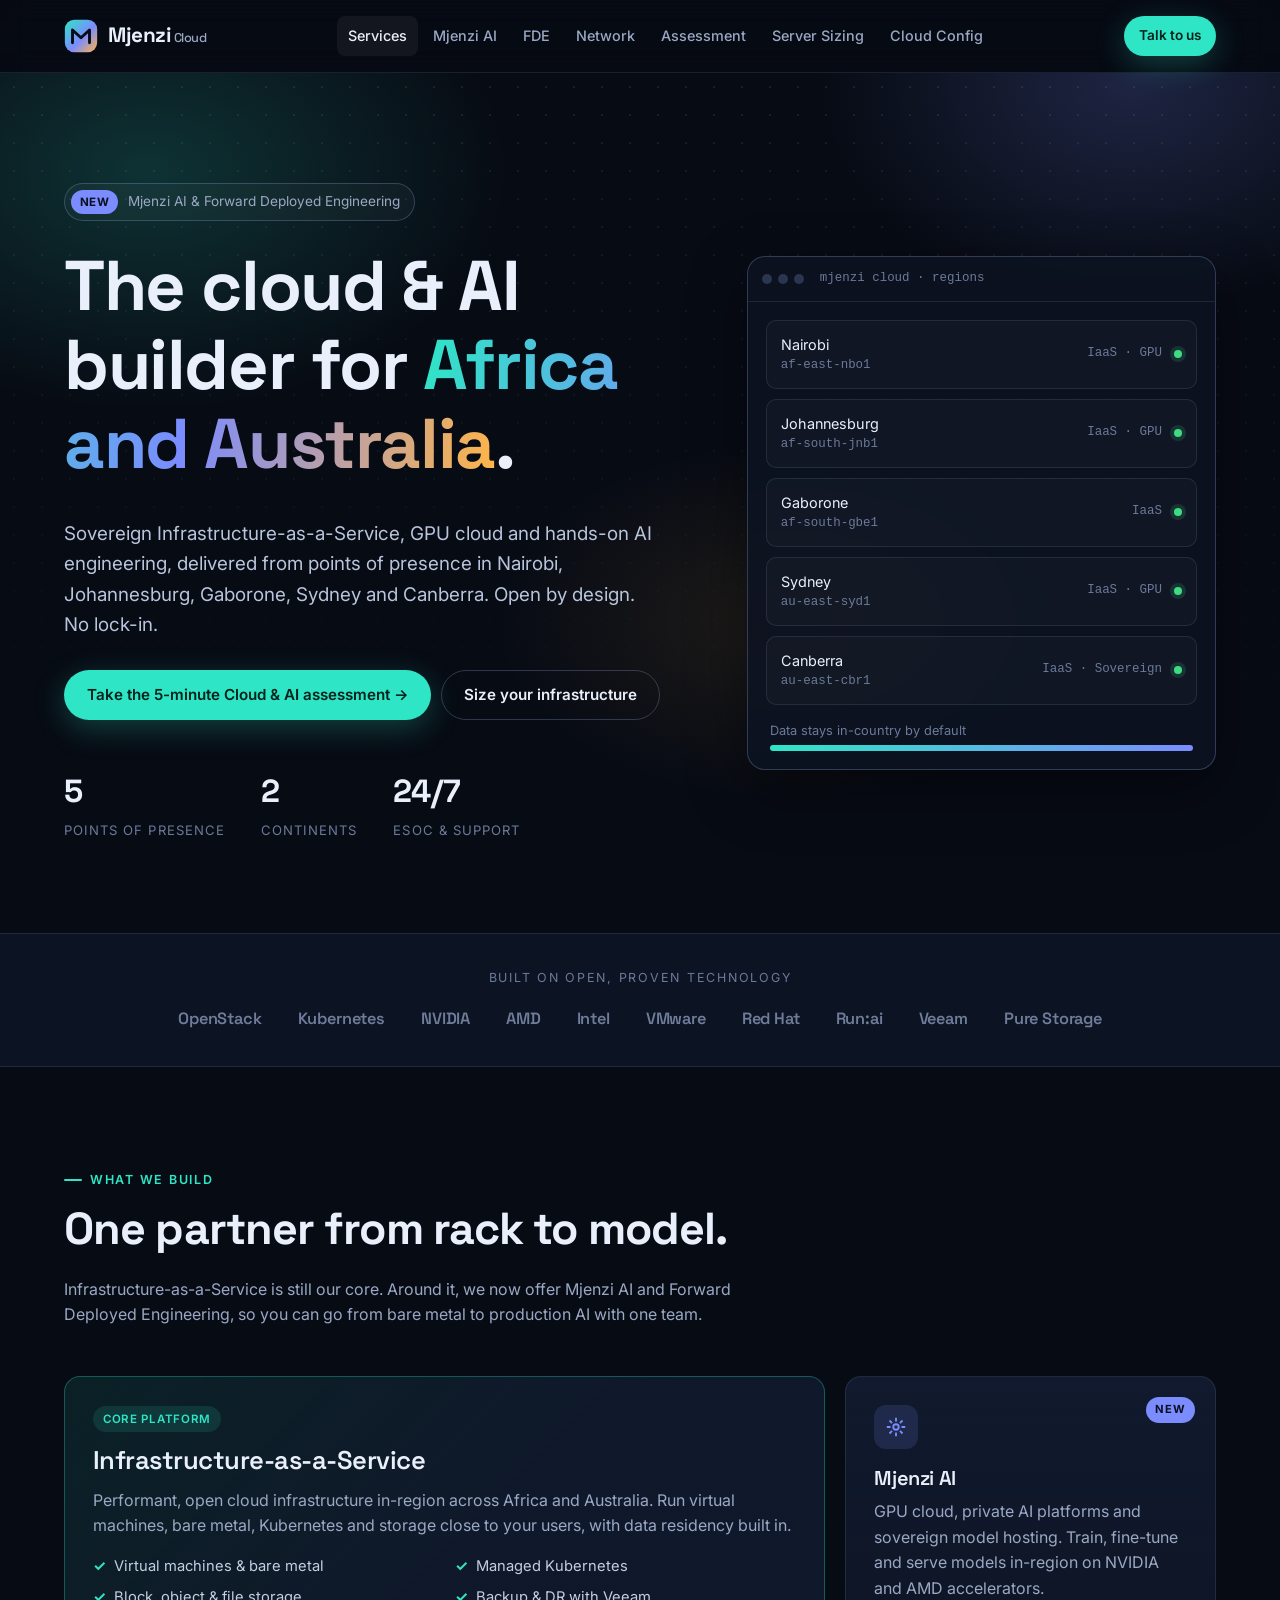
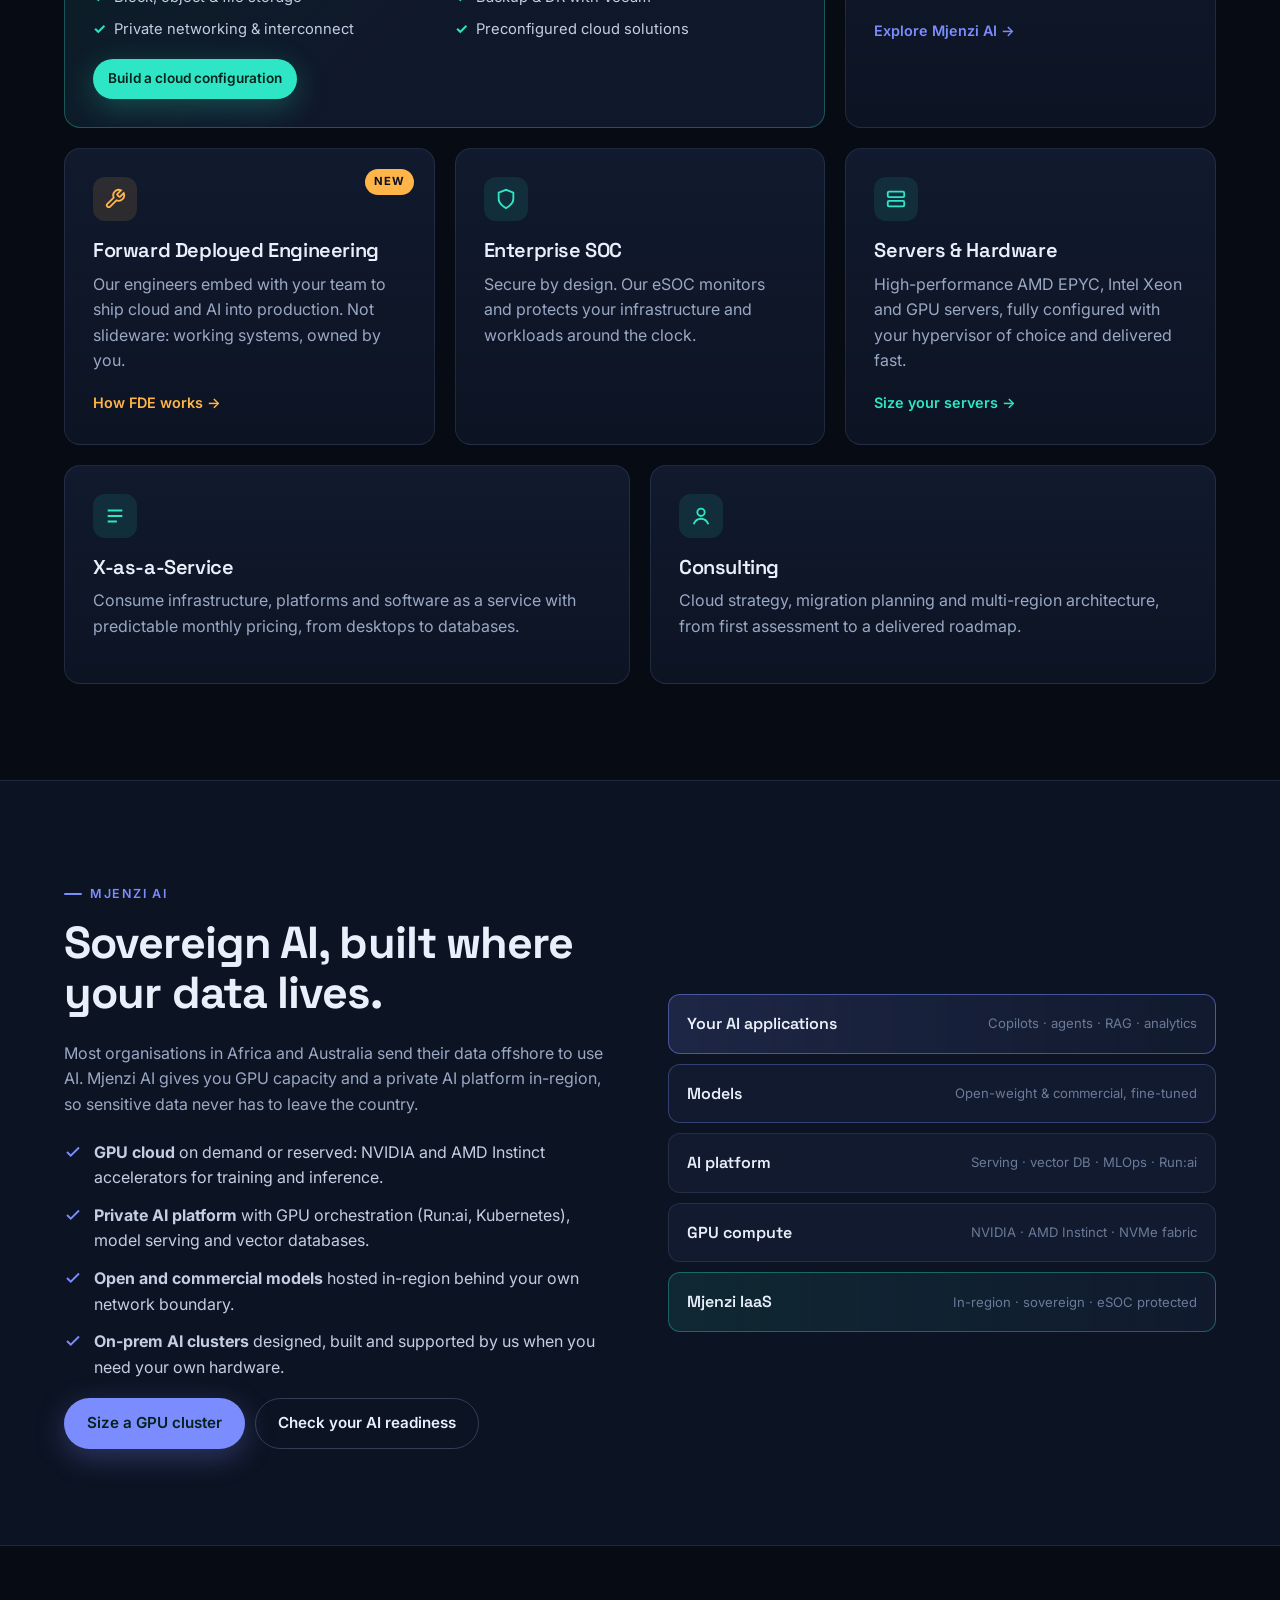
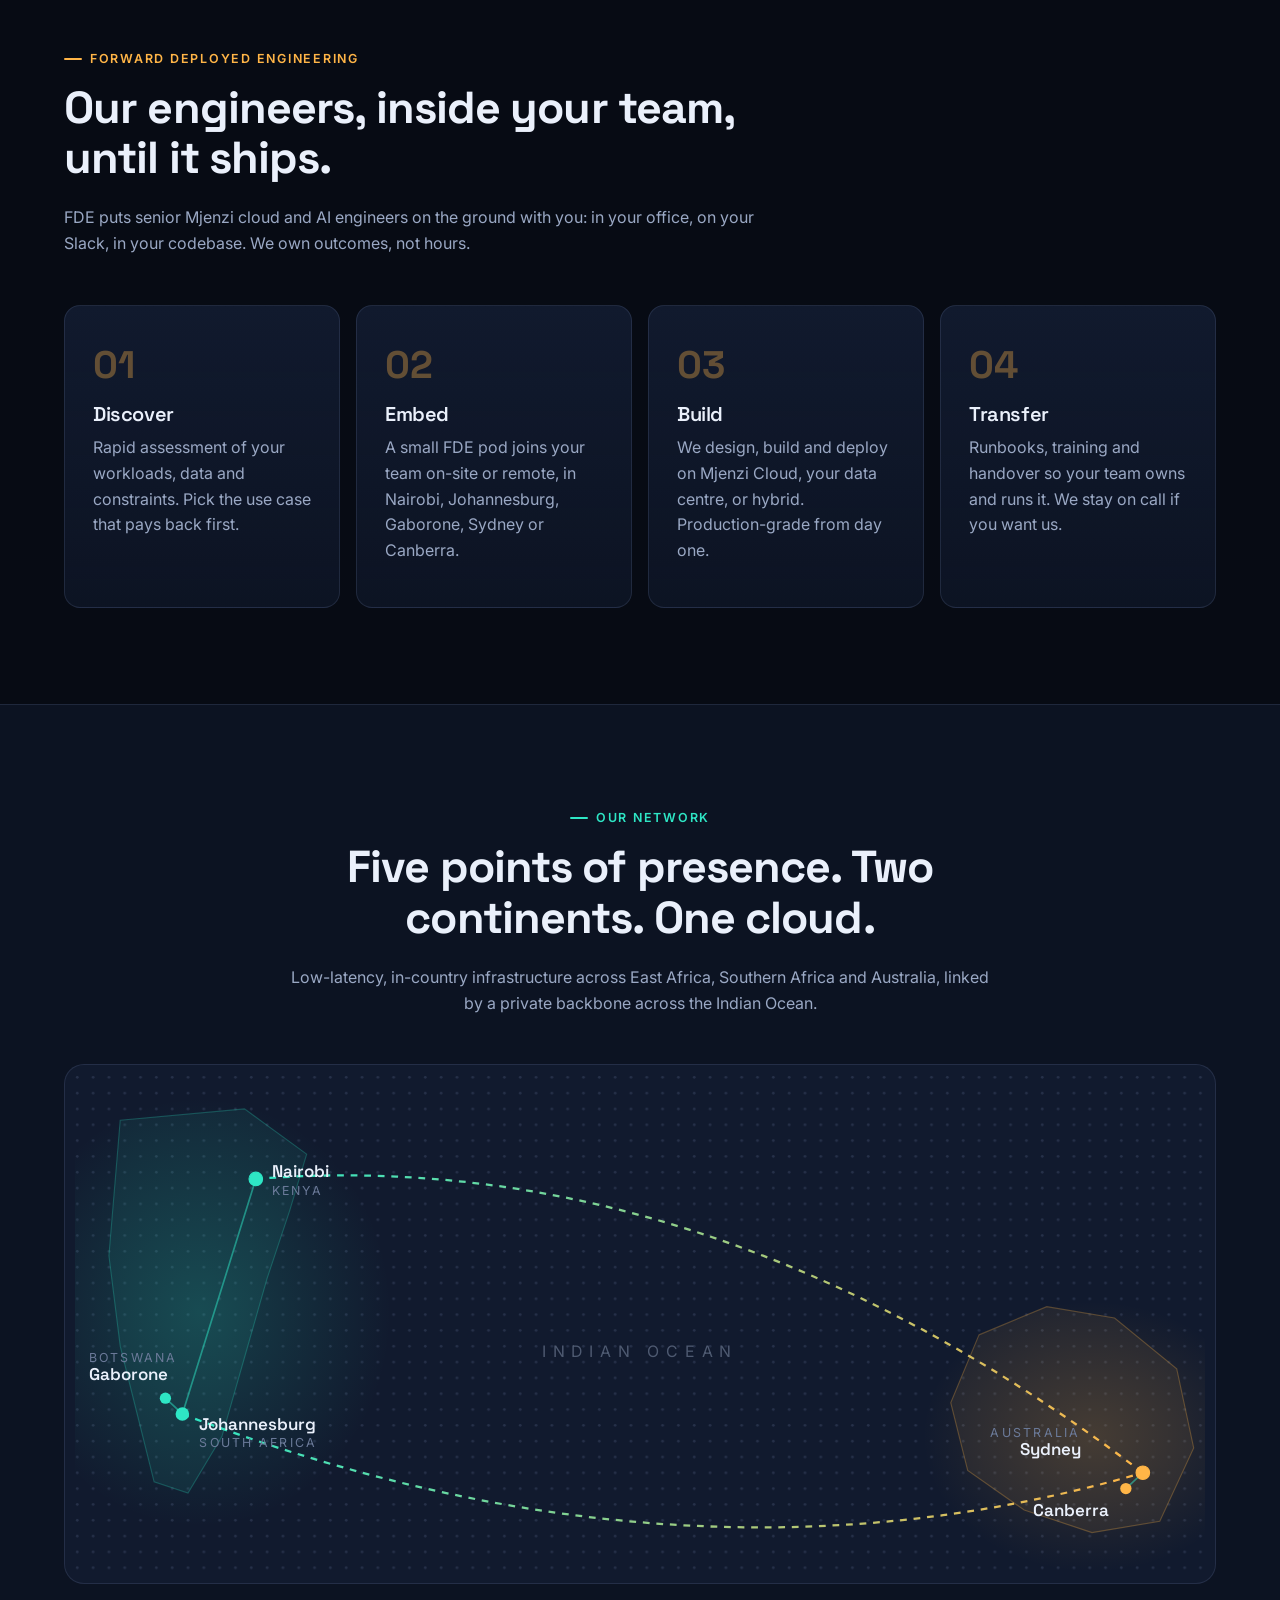
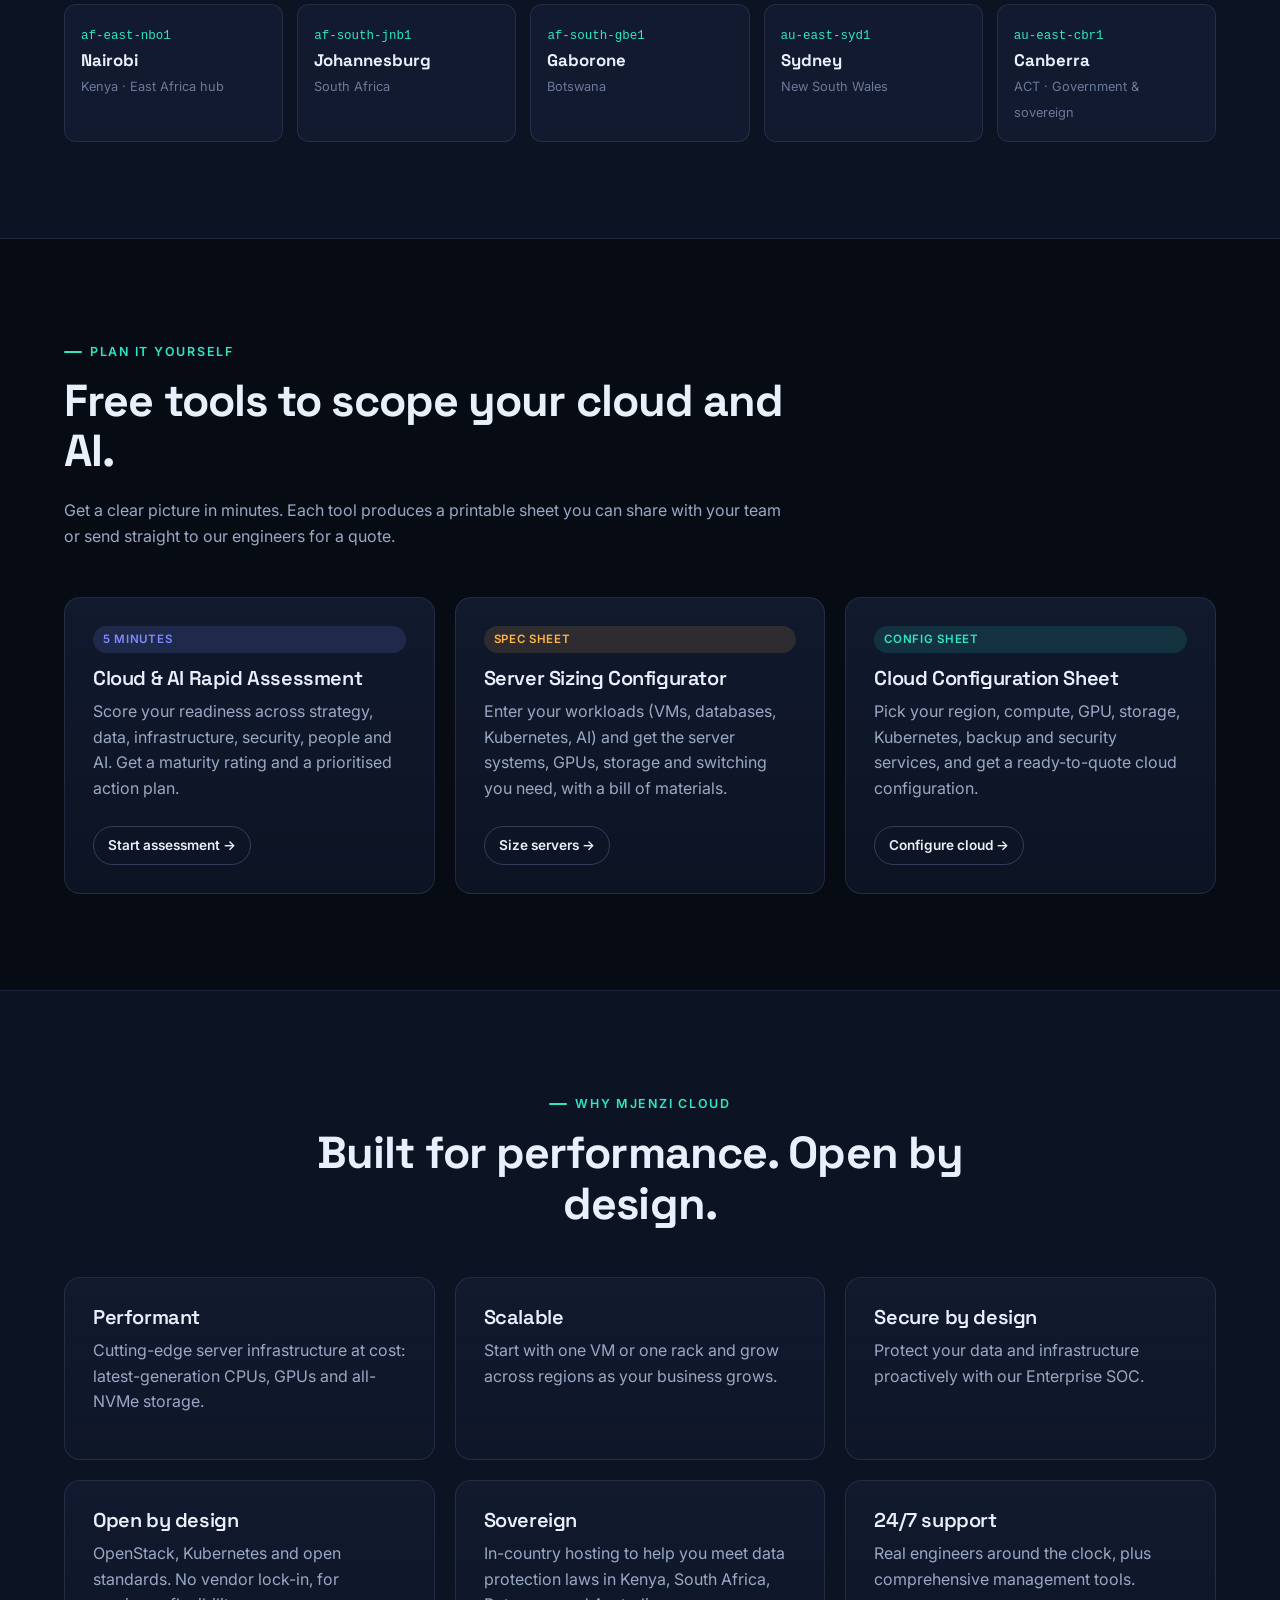
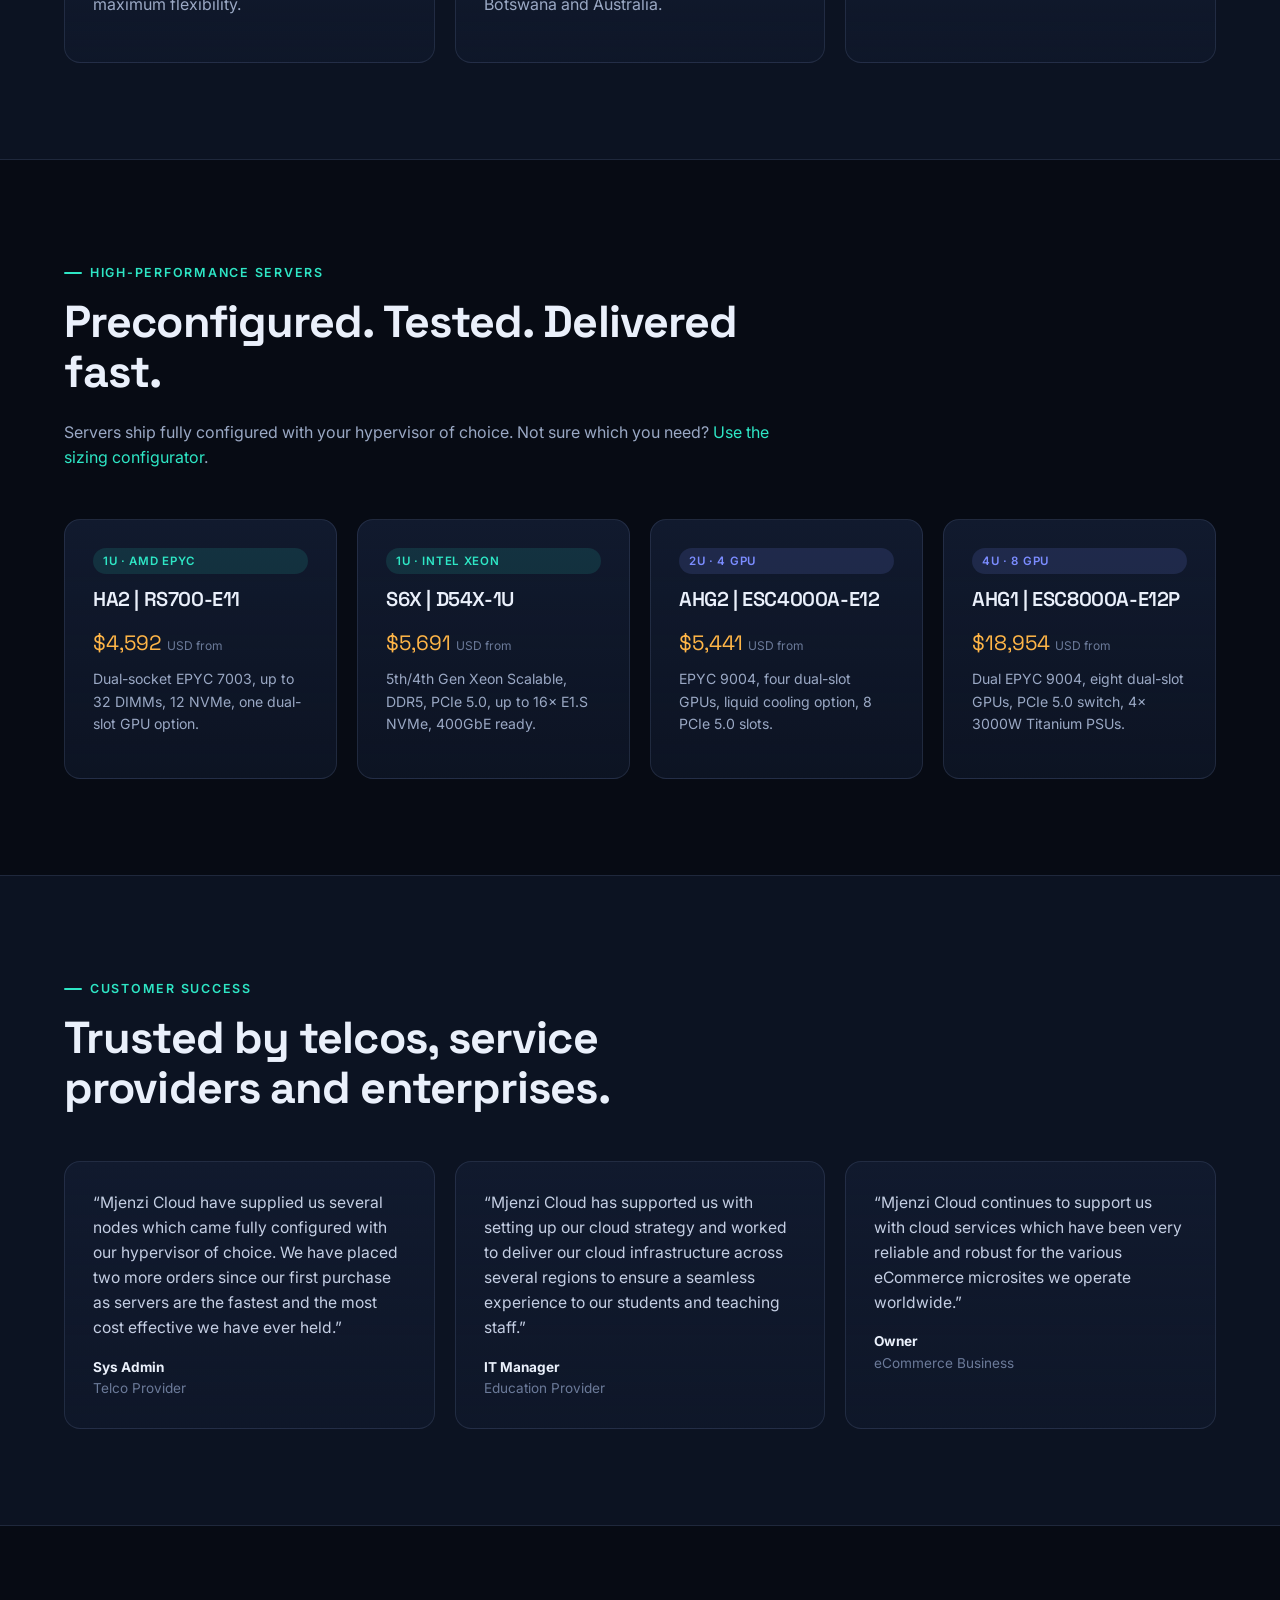
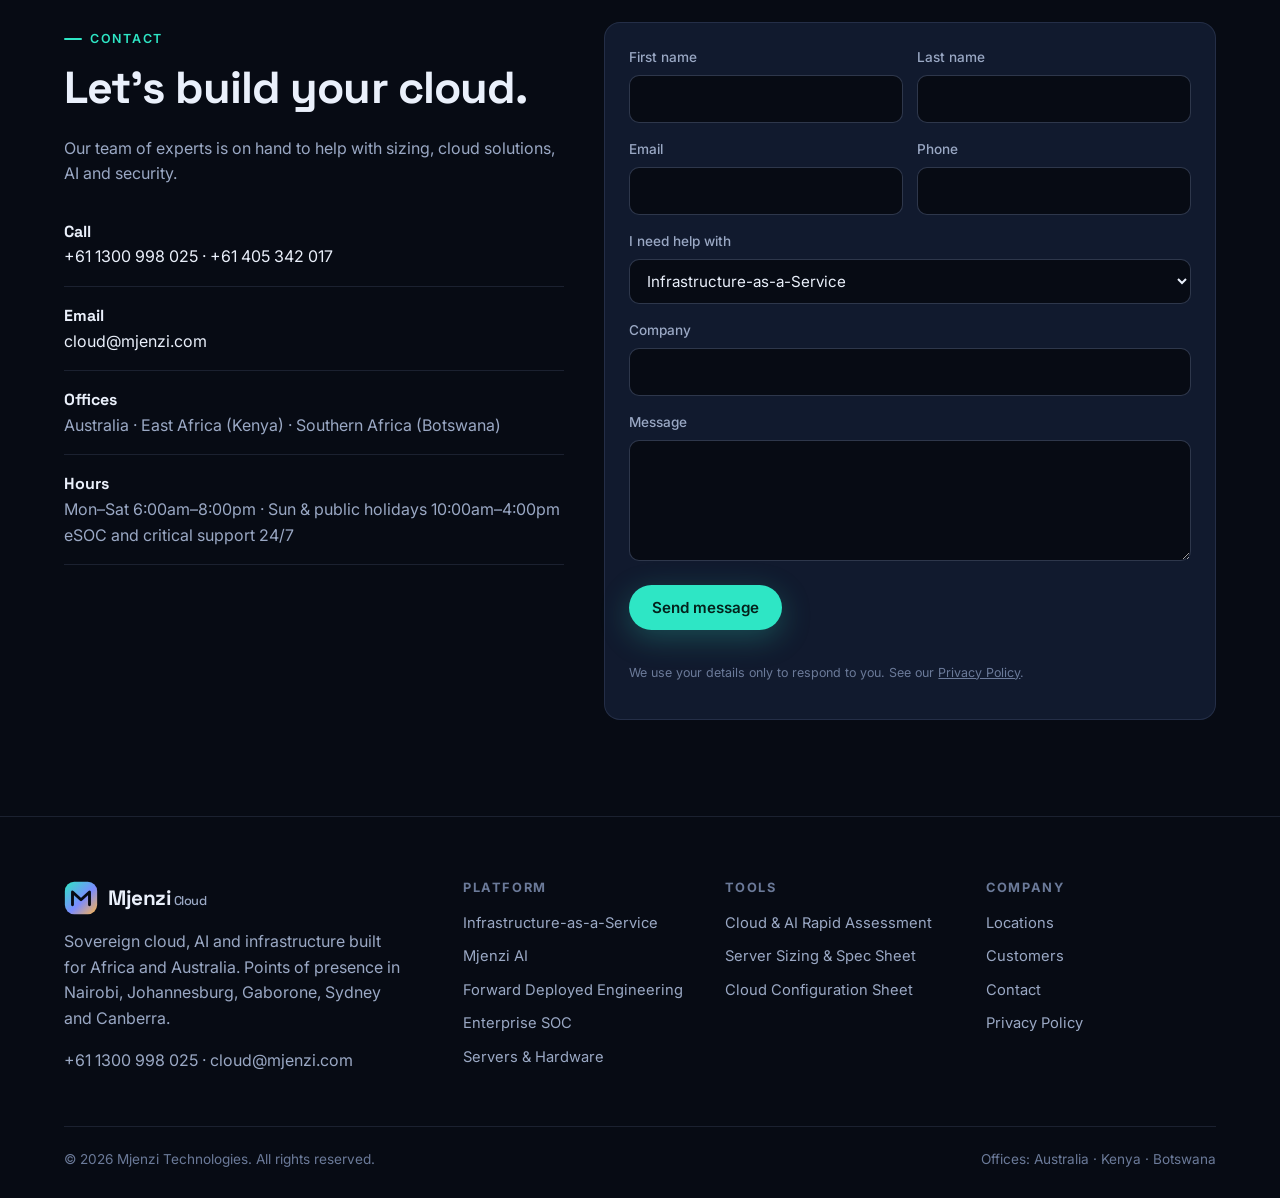
==== index.html @ ebdd634c "Mjenzi Cloud website with assessment, sizing and cloud config tools - Home page: IaaS core, new Mjen" ====
<!doctype html>
<html lang="en">
<head>
  <meta charset="utf-8">
  <meta name="viewport" content="width=device-width, initial-scale=1">
  <title>Mjenzi Cloud — Cloud &amp; AI for Africa and Australia</title>
  <meta name="description" content="Mjenzi Cloud builds sovereign Infrastructure-as-a-Service, GPU cloud and AI for Africa and Australia, with points of presence in Nairobi, Johannesburg, Gaborone, Sydney and Canberra.">
  <link rel="icon" href="assets/favicon.svg" type="image/svg+xml">
  <link rel="canonical" href="https://mjenzi.cloud/">
  <meta name="theme-color" content="#070b14">
  <meta property="og:type" content="website">
  <meta property="og:site_name" content="Mjenzi Cloud">
  <meta property="og:title" content="Mjenzi Cloud — Cloud &amp; AI for Africa and Australia">
  <meta property="og:description" content="Mjenzi Cloud: sovereign cloud, GPU and AI infrastructure across Africa and Australia.">
  <meta property="og:url" content="https://mjenzi.cloud/">
  <meta name="twitter:card" content="summary">
  <link rel="preconnect" href="https://fonts.googleapis.com">
  <link rel="preconnect" href="https://fonts.gstatic.com" crossorigin>
  <link href="https://fonts.googleapis.com/css2?family=Inter:wght@400;500;600;700&family=Space+Grotesk:wght@500;600;700&display=swap" rel="stylesheet">
  <link rel="stylesheet" href="assets/styles.css">
  <style>
    .hero { padding: 110px 0 90px; overflow: hidden; }
    .hero::before { content: ""; position: absolute; inset: -20% -10% auto; height: 900px; background:
      radial-gradient(600px 400px at 18% 30%, rgba(46,230,197,.18), transparent 60%),
      radial-gradient(520px 380px at 82% 20%, rgba(123,140,255,.20), transparent 60%),
      radial-gradient(500px 300px at 60% 80%, rgba(255,181,71,.10), transparent 60%); pointer-events: none; }
    .hero::after { content: ""; position: absolute; inset: 0; background-image: radial-gradient(rgba(148,170,220,.12) 1px, transparent 1px); background-size: 28px 28px; mask-image: linear-gradient(180deg, #000 0%, transparent 85%); -webkit-mask-image: linear-gradient(180deg, #000 0%, transparent 85%); pointer-events: none; }
    .hero .wrap { position: relative; z-index: 1; }
    .hero-grid { display: grid; grid-template-columns: 1.15fr .85fr; gap: 48px; align-items: center; }
    @media (max-width: 980px) { .hero-grid { grid-template-columns: 1fr; } }
    .hero p.lead { font-size: 1.18rem; max-width: 600px; color: #b9c5dd; }
    .hero .actions { margin-top: 30px; }
    .pill { display: inline-flex; align-items: center; gap: 10px; padding: 6px 14px 6px 6px; border: 1px solid var(--line-strong); border-radius: 999px; font-size: .85rem; color: var(--muted); margin-bottom: 26px; background: rgba(255,255,255,.03); }
    .pill b { background: var(--accent-3); color: #0b1020; font-size: .72rem; padding: 3px 9px; border-radius: 999px; letter-spacing: .04em; }
    .hero-stats { display: flex; gap: 36px; margin-top: 46px; flex-wrap: wrap; }
    .hero-stats div b { display: block; font-family: var(--display); font-size: 2rem; color: var(--text); }
    .hero-stats div span { font-size: .82rem; color: var(--faint); text-transform: uppercase; letter-spacing: .08em; }

    .console { background: rgba(12,19,34,.85); border: 1px solid var(--line-strong); border-radius: 18px; box-shadow: var(--shadow); overflow: hidden; }
    .console-top { display: flex; gap: 6px; padding: 12px 14px; border-bottom: 1px solid var(--line); align-items: center; }
    .console-top i { width: 10px; height: 10px; border-radius: 50%; background: #2a3550; }
    .console-top span { margin-left: 10px; font-size: .78rem; color: var(--faint); font-family: ui-monospace, Menlo, monospace; }
    .console-body { padding: 18px; display: grid; gap: 10px; }
    .region-row { display: grid; grid-template-columns: 1fr auto auto; align-items: center; gap: 12px; padding: 12px 14px; border-radius: 10px; background: rgba(255,255,255,.025); border: 1px solid var(--line); font-size: .9rem; }
    .region-row .code { font-family: ui-monospace, Menlo, monospace; font-size: .78rem; color: var(--faint); }
    .dot { width: 8px; height: 8px; border-radius: 50%; background: var(--ok); box-shadow: 0 0 0 4px rgba(61,220,132,.15); }
    .bar { height: 6px; border-radius: 6px; background: rgba(255,255,255,.06); overflow: hidden; margin-top: 4px; }
    .bar > i { display: block; height: 100%; background: linear-gradient(90deg, var(--accent), var(--accent-3)); }

    .partners { padding: 34px 0; border-top: 1px solid var(--line); border-bottom: 1px solid var(--line); background: var(--bg-2); }
    .partners .row { display: flex; flex-wrap: wrap; gap: 14px 36px; justify-content: center; align-items: center; }
    .partners span { font-family: var(--display); font-weight: 600; color: #6f7d9b; font-size: 1.02rem; letter-spacing: -.01em; }
    .partners p { text-align: center; font-size: .78rem; text-transform: uppercase; letter-spacing: .14em; color: var(--faint); margin-bottom: 18px; }

    .svc-lead { grid-column: span 2; background: linear-gradient(135deg, rgba(46,230,197,.10), rgba(17,26,46,.9) 55%); border-color: rgba(46,230,197,.3); }
    @media (max-width: 640px) { .svc-lead { grid-column: auto; } }
    .svc-lead .feat { display: grid; grid-template-columns: repeat(2, 1fr); gap: 8px 20px; margin-top: 16px; }
    @media (max-width: 640px) { .svc-lead .feat { grid-template-columns: 1fr; } }
    .feat div { font-size: .92rem; color: #c4cee3; display: flex; gap: 8px; }
    .feat div::before { content: "✓"; color: var(--accent); font-weight: 700; }
    .new-badge { position: absolute; top: 20px; right: 20px; font-size: .7rem; font-weight: 700; letter-spacing: .08em; padding: 4px 9px; border-radius: 999px; background: var(--accent-3); color: #0b1020; }

    .split { display: grid; grid-template-columns: 1fr 1fr; gap: 56px; align-items: center; }
    @media (max-width: 900px) { .split { grid-template-columns: 1fr; gap: 36px; } }
    .ai-stack { display: grid; gap: 10px; }
    .layer { padding: 16px 18px; border-radius: 12px; border: 1px solid var(--line); background: var(--surface); display: flex; justify-content: space-between; align-items: center; gap: 12px; }
    .layer b { font-family: var(--display); font-weight: 600; }
    .layer span { font-size: .82rem; color: var(--faint); text-align: right; }
    .layer:nth-child(1) { border-color: rgba(123,140,255,.5); background: linear-gradient(90deg, rgba(123,140,255,.16), var(--surface)); }
    .layer:nth-child(2) { border-color: rgba(123,140,255,.32); }
    .layer:nth-child(5) { border-color: rgba(46,230,197,.35); background: linear-gradient(90deg, rgba(46,230,197,.10), var(--surface)); }
    .checks { list-style: none; padding: 0; margin: 22px 0 0; display: grid; gap: 12px; }
    .checks li { display: flex; gap: 12px; color: #c4cee3; }
    .checks li svg { flex-shrink: 0; margin-top: 3px; color: var(--accent-3); }

    .fde-steps { display: grid; grid-template-columns: repeat(4, 1fr); gap: 16px; counter-reset: s; }
    @media (max-width: 900px) { .fde-steps { grid-template-columns: repeat(2, 1fr); } }
    @media (max-width: 520px) { .fde-steps { grid-template-columns: 1fr; } }
    .fde-steps .card::before { counter-increment: s; content: "0" counter(s); font-family: var(--display); font-size: 2.4rem; font-weight: 700; color: rgba(255,181,71,.35); display: block; margin-bottom: 8px; }

    .map-wrap { background: var(--surface); border: 1px solid var(--line); border-radius: 20px; padding: 10px; overflow: hidden; }
    .map-wrap svg { width: 100%; height: auto; }
    .pop-list { display: grid; grid-template-columns: repeat(5, 1fr); gap: 14px; margin-top: 20px; }
    @media (max-width: 900px) { .pop-list { grid-template-columns: repeat(2, 1fr); } }
    @media (max-width: 480px) { .pop-list { grid-template-columns: 1fr; } }
    .pop { padding: 16px; border-radius: 12px; background: var(--surface); border: 1px solid var(--line); }
    .pop b { font-family: var(--display); display: block; font-size: 1.05rem; }
    .pop span { font-size: .8rem; color: var(--faint); }
    .pop .code { font-family: ui-monospace, Menlo, monospace; color: var(--accent); font-size: .78rem; }
    @keyframes dash { to { stroke-dashoffset: -40; } }
    .arc { stroke-dasharray: 6 6; animation: dash 2.2s linear infinite; }
    @keyframes pulse { 0% { r: 6; opacity: .7 } 100% { r: 22; opacity: 0 } }
    .pulse { animation: pulse 2.4s ease-out infinite; }
    @media (prefers-reduced-motion: reduce) { .arc, .pulse { animation: none; } }

    .tool-card { display: flex; flex-direction: column; }
    .tool-card p { flex: 1; }
    .tool-card .btn { align-self: flex-start; margin-top: 8px; }

    .quote { font-size: .98rem; color: #c4cee3; }
    .quote footer { margin-top: 16px; font-size: .85rem; color: var(--faint); }
    .quote footer b { color: var(--text); display: block; }

    .server { display: flex; flex-direction: column; }
    .server .price { font-family: var(--display); font-size: 1.3rem; color: var(--accent-2); margin: 6px 0 8px; }
    .server .price small { font-size: .75rem; color: var(--faint); font-family: var(--font); }
    .server p { font-size: .88rem; flex: 1; }

    .contact-grid { display: grid; grid-template-columns: .9fr 1.1fr; gap: 40px; }
    @media (max-width: 900px) { .contact-grid { grid-template-columns: 1fr; } }
    .contact-info div { padding: 16px 0; border-bottom: 1px solid var(--line); }
    .contact-info b { display: block; font-family: var(--display); }
  </style>
</head>
<body data-page="home">

<!-- HERO -->
<section class="hero">
  <div class="wrap hero-grid">
    <div>
      <a class="pill" href="#ai"><b>NEW</b> Mjenzi AI &amp; Forward Deployed Engineering</a>
      <h1>The cloud &amp; AI builder for <span class="grad">Africa and Australia</span>.</h1>
      <p class="lead">Sovereign Infrastructure-as-a-Service, GPU cloud and hands-on AI engineering, delivered from points of presence in Nairobi, Johannesburg, Gaborone, Sydney and Canberra. Open by design. No lock-in.</p>
      <div class="actions">
        <a class="btn btn-primary" href="assessment.html">Take the 5-minute Cloud &amp; AI assessment →</a>
        <a class="btn btn-ghost" href="sizing.html">Size your infrastructure</a>
      </div>
      <div class="hero-stats">
        <div><b>5</b><span>Points of presence</span></div>
        <div><b>2</b><span>Continents</span></div>
        <div><b>24/7</b><span>eSOC &amp; support</span></div>
      </div>
    </div>
    <div class="console" aria-label="Mjenzi Cloud regions status illustration">
      <div class="console-top"><i></i><i></i><i></i><span>mjenzi cloud · regions</span></div>
      <div class="console-body">
        <div class="region-row"><div>Nairobi <div class="code">af-east-nbo1</div></div><span class="code">IaaS · GPU</span><span class="dot"></span></div>
        <div class="region-row"><div>Johannesburg <div class="code">af-south-jnb1</div></div><span class="code">IaaS · GPU</span><span class="dot"></span></div>
        <div class="region-row"><div>Gaborone <div class="code">af-south-gbe1</div></div><span class="code">IaaS</span><span class="dot"></span></div>
        <div class="region-row"><div>Sydney <div class="code">au-east-syd1</div></div><span class="code">IaaS · GPU</span><span class="dot"></span></div>
        <div class="region-row"><div>Canberra <div class="code">au-east-cbr1</div></div><span class="code">IaaS · Sovereign</span><span class="dot"></span></div>
        <div style="padding:6px 4px 0;font-size:.8rem;color:var(--faint)">Data stays in-country by default
          <div class="bar"><i style="width:100%"></i></div>
        </div>
      </div>
    </div>
  </div>
</section>

<!-- PARTNERS -->
<div class="partners">
  <div class="wrap">
    <p>Built on open, proven technology</p>
    <div class="row">
      <span>OpenStack</span><span>Kubernetes</span><span>NVIDIA</span><span>AMD</span><span>Intel</span><span>VMware</span><span>Red Hat</span><span>Run:ai</span><span>Veeam</span><span>Pure Storage</span>
    </div>
  </div>
</div>

<!-- SERVICES -->
<section id="services">
  <div class="wrap">
    <div class="section-head reveal">
      <div class="eyebrow">What we build</div>
      <h2>One partner from rack to model.</h2>
      <p>Infrastructure-as-a-Service is still our core. Around it, we now offer Mjenzi AI and Forward Deployed Engineering, so you can go from bare metal to production AI with one team.</p>
    </div>
    <div class="grid g3">
      <article class="card svc-lead reveal">
        <span class="tag teal">Core platform</span>
        <h3 style="font-size:1.6rem">Infrastructure-as-a-Service</h3>
        <p>Performant, open cloud infrastructure in-region across Africa and Australia. Run virtual machines, bare metal, Kubernetes and storage close to your users, with data residency built in.</p>
        <div class="feat">
          <div>Virtual machines &amp; bare metal</div>
          <div>Managed Kubernetes</div>
          <div>Block, object &amp; file storage</div>
          <div>Backup &amp; DR with Veeam</div>
          <div>Private networking &amp; interconnect</div>
          <div>Preconfigured cloud solutions</div>
        </div>
        <div class="actions"><a class="btn btn-primary btn-sm" href="cloud-config.html">Build a cloud configuration</a></div>
      </article>
      <article class="card reveal" id="svc-ai">
        <span class="new-badge">NEW</span>
        <div class="icon" style="background:rgba(123,140,255,.14);color:var(--accent-3)"><svg viewBox="0 0 24 24" fill="none" stroke="currentColor" stroke-width="2"><path d="M12 2v4M12 18v4M4.9 4.9l2.8 2.8M16.3 16.3l2.8 2.8M2 12h4M18 12h4M4.9 19.1l2.8-2.8M16.3 7.7l2.8-2.8"/><circle cx="12" cy="12" r="3"/></svg></div>
        <h3>Mjenzi AI</h3>
        <p>GPU cloud, private AI platforms and sovereign model hosting. Train, fine-tune and serve models in-region on NVIDIA and AMD accelerators.</p>
        <a href="#ai" style="color:var(--accent-3);font-weight:600;font-size:.9rem">Explore Mjenzi AI →</a>
      </article>
      <article class="card reveal">
        <span class="new-badge" style="background:var(--accent-2)">NEW</span>
        <div class="icon" style="background:rgba(255,181,71,.12);color:var(--accent-2)"><svg viewBox="0 0 24 24" fill="none" stroke="currentColor" stroke-width="2"><path d="M14.7 6.3a1 1 0 0 0 0 1.4l1.6 1.6a1 1 0 0 0 1.4 0l3.8-3.8a6 6 0 0 1-7.9 7.9l-6.9 6.9a2.1 2.1 0 0 1-3-3l6.9-6.9a6 6 0 0 1 7.9-7.9z"/></svg></div>
        <h3>Forward Deployed Engineering</h3>
        <p>Our engineers embed with your team to ship cloud and AI into production. Not slideware: working systems, owned by you.</p>
        <a href="#fde" style="color:var(--accent-2);font-weight:600;font-size:.9rem">How FDE works →</a>
      </article>
      <article class="card reveal">
        <div class="icon"><svg viewBox="0 0 24 24" fill="none" stroke="currentColor" stroke-width="2"><path d="M12 22s8-4 8-10V5l-8-3-8 3v7c0 6 8 10 8 10z"/></svg></div>
        <h3>Enterprise SOC</h3>
        <p>Secure by design. Our eSOC monitors and protects your infrastructure and workloads around the clock.</p>
      </article>
      <article class="card reveal">
        <div class="icon"><svg viewBox="0 0 24 24" fill="none" stroke="currentColor" stroke-width="2"><rect x="3" y="4" width="18" height="6" rx="1.5"/><rect x="3" y="14" width="18" height="6" rx="1.5"/><path d="M7 7h.01M7 17h.01"/></svg></div>
        <h3>Servers &amp; Hardware</h3>
        <p>High-performance AMD EPYC, Intel Xeon and GPU servers, fully configured with your hypervisor of choice and delivered fast.</p>
        <a href="sizing.html" style="color:var(--accent);font-weight:600;font-size:.9rem">Size your servers →</a>
      </article>
    </div>
    <div class="grid g2" style="margin-top:20px">
      <article class="card reveal">
        <div class="icon"><svg viewBox="0 0 24 24" fill="none" stroke="currentColor" stroke-width="2"><path d="M4 6h16M4 12h16M4 18h10"/></svg></div>
        <h3>X-as-a-Service</h3>
        <p>Consume infrastructure, platforms and software as a service with predictable monthly pricing, from desktops to databases.</p>
      </article>
      <article class="card reveal">
        <div class="icon"><svg viewBox="0 0 24 24" fill="none" stroke="currentColor" stroke-width="2"><circle cx="12" cy="8" r="4"/><path d="M4 21c1.5-4 4.5-6 8-6s6.5 2 8 6"/></svg></div>
        <h3>Consulting</h3>
        <p>Cloud strategy, migration planning and multi-region architecture, from first assessment to a delivered roadmap.</p>
      </article>
    </div>
  </div>
</section>

<!-- MJENZI AI -->
<section id="ai" class="alt">
  <div class="wrap split">
    <div class="reveal">
      <div class="eyebrow" style="color:var(--accent-3)">Mjenzi AI</div>
      <h2>Sovereign AI, built where your data lives.</h2>
      <p>Most organisations in Africa and Australia send their data offshore to use AI. Mjenzi AI gives you GPU capacity and a private AI platform in-region, so sensitive data never has to leave the country.</p>
      <ul class="checks">
        <li><svg width="18" height="18" viewBox="0 0 24 24" fill="none" stroke="currentColor" stroke-width="2.5"><path d="M20 6 9 17l-5-5"/></svg><span><b>GPU cloud</b> on demand or reserved: NVIDIA and AMD Instinct accelerators for training and inference.</span></li>
        <li><svg width="18" height="18" viewBox="0 0 24 24" fill="none" stroke="currentColor" stroke-width="2.5"><path d="M20 6 9 17l-5-5"/></svg><span><b>Private AI platform</b> with GPU orchestration (Run:ai, Kubernetes), model serving and vector databases.</span></li>
        <li><svg width="18" height="18" viewBox="0 0 24 24" fill="none" stroke="currentColor" stroke-width="2.5"><path d="M20 6 9 17l-5-5"/></svg><span><b>Open and commercial models</b> hosted in-region behind your own network boundary.</span></li>
        <li><svg width="18" height="18" viewBox="0 0 24 24" fill="none" stroke="currentColor" stroke-width="2.5"><path d="M20 6 9 17l-5-5"/></svg><span><b>On-prem AI clusters</b> designed, built and supported by us when you need your own hardware.</span></li>
      </ul>
      <div class="actions"><a class="btn btn-primary" href="sizing.html#ai" style="background:var(--accent-3);box-shadow:0 8px 30px rgba(123,140,255,.3)">Size a GPU cluster</a><a class="btn btn-ghost" href="assessment.html">Check your AI readiness</a></div>
    </div>
    <div class="ai-stack reveal" aria-label="Mjenzi AI stack">
      <div class="layer"><b>Your AI applications</b><span>Copilots · agents · RAG · analytics</span></div>
      <div class="layer"><b>Models</b><span>Open-weight &amp; commercial, fine-tuned</span></div>
      <div class="layer"><b>AI platform</b><span>Serving · vector DB · MLOps · Run:ai</span></div>
      <div class="layer"><b>GPU compute</b><span>NVIDIA · AMD Instinct · NVMe fabric</span></div>
      <div class="layer"><b>Mjenzi IaaS</b><span>In-region · sovereign · eSOC protected</span></div>
    </div>
  </div>
</section>

<!-- FDE -->
<section id="fde">
  <div class="wrap">
    <div class="section-head reveal">
      <div class="eyebrow" style="color:var(--accent-2)">Forward Deployed Engineering</div>
      <h2>Our engineers, inside your team, until it ships.</h2>
      <p>FDE puts senior Mjenzi cloud and AI engineers on the ground with you: in your office, on your Slack, in your codebase. We own outcomes, not hours.</p>
    </div>
    <div class="fde-steps">
      <div class="card reveal"><h3>Discover</h3><p>Rapid assessment of your workloads, data and constraints. Pick the use case that pays back first.</p></div>
      <div class="card reveal"><h3>Embed</h3><p>A small FDE pod joins your team on-site or remote, in Nairobi, Johannesburg, Gaborone, Sydney or Canberra.</p></div>
      <div class="card reveal"><h3>Build</h3><p>We design, build and deploy on Mjenzi Cloud, your data centre, or hybrid. Production-grade from day one.</p></div>
      <div class="card reveal"><h3>Transfer</h3><p>Runbooks, training and handover so your team owns and runs it. We stay on call if you want us.</p></div>
    </div>
  </div>
</section>

<!-- NETWORK -->
<section id="network" class="alt">
  <div class="wrap">
    <div class="section-head center reveal">
      <div class="eyebrow">Our network</div>
      <h2>Five points of presence. Two continents. One cloud.</h2>
      <p>Low-latency, in-country infrastructure across East Africa, Southern Africa and Australia, linked by a private backbone across the Indian Ocean.</p>
    </div>
    <div class="map-wrap reveal">
      <svg viewBox="0 0 1000 440" role="img" aria-label="Map of Mjenzi Cloud points of presence: Nairobi, Johannesburg, Gaborone, Sydney, Canberra">
        <defs>
          <pattern id="dots" width="14" height="14" patternUnits="userSpaceOnUse"><circle cx="2" cy="2" r="1.2" fill="rgba(148,170,220,.16)"/></pattern>
          <linearGradient id="arcg" x1="0" x2="1"><stop offset="0" stop-color="#2ee6c5"/><stop offset="1" stop-color="#ffb547"/></linearGradient>
          <radialGradient id="glowA" cx=".5" cy=".5" r=".5"><stop offset="0" stop-color="rgba(46,230,197,.18)"/><stop offset="1" stop-color="rgba(46,230,197,0)"/></radialGradient>
          <radialGradient id="glowB" cx=".5" cy=".5" r=".5"><stop offset="0" stop-color="rgba(255,181,71,.16)"/><stop offset="1" stop-color="rgba(255,181,71,0)"/></radialGradient>
        </defs>
        <rect width="1000" height="440" fill="url(#dots)"/>
        <!-- simplified landmasses -->
        <path d="M40 40 L150 30 L205 70 L190 120 L170 180 L150 250 L130 320 L100 370 L70 360 L55 300 L40 240 L30 160 Z" fill="rgba(46,230,197,.07)" stroke="rgba(46,230,197,.25)"/>
        <path d="M800 230 L860 205 L920 215 L975 260 L990 330 L960 395 L900 405 L840 385 L790 350 L775 290 Z" fill="rgba(255,181,71,.07)" stroke="rgba(255,181,71,.28)"/>
        <ellipse cx="110" cy="210" rx="170" ry="190" fill="url(#glowA)"/>
        <ellipse cx="900" cy="320" rx="150" ry="120" fill="url(#glowB)"/>
        <text x="500" y="250" text-anchor="middle" fill="rgba(154,168,196,.45)" font-size="14" letter-spacing="6" font-family="Inter">INDIAN OCEAN</text>
        <!-- backbone arcs -->
        <path class="arc" d="M160 92 Q 560 60 945 352" fill="none" stroke="url(#arcg)" stroke-width="2"/>
        <path class="arc" d="M95 300 Q 540 470 945 352" fill="none" stroke="url(#arcg)" stroke-width="2"/>
        <path d="M160 92 L95 300 M95 300 L80 286 M945 352 L930 366" fill="none" stroke="rgba(46,230,197,.5)" stroke-width="1.5"/>
        <!-- PoPs -->
        <g fill="#2ee6c5">
          <circle class="pulse" cx="160" cy="92" r="6" fill="none" stroke="#2ee6c5"/><circle cx="160" cy="92" r="6"/>
          <circle cx="95" cy="300" r="6"/><circle cx="80" cy="286" r="5"/>
        </g>
        <g fill="#ffb547">
          <circle class="pulse" cx="945" cy="352" r="6" fill="none" stroke="#ffb547"/><circle cx="945" cy="352" r="6"/>
          <circle cx="930" cy="366" r="5"/>
        </g>
        <g font-family="Space Grotesk, Inter" font-size="15" font-weight="600" fill="#eaf0fb">
          <text x="174" y="90">Nairobi</text>
          <text x="110" y="314">Johannesburg</text>
          <text x="12" y="270">Gaborone</text>
          <text x="890" y="336" text-anchor="end">Sydney</text>
          <text x="915" y="390" text-anchor="end">Canberra</text>
        </g>
        <g font-family="Inter" font-size="11" fill="#6b7a99" letter-spacing="2">
          <text x="174" y="106">KENYA</text>
          <text x="110" y="329">SOUTH AFRICA</text>
          <text x="12" y="254">BOTSWANA</text>
          <text x="890" y="320" text-anchor="end">AUSTRALIA</text>
        </g>
      </svg>
    </div>
    <div class="pop-list">
      <div class="pop reveal"><span class="code">af-east-nbo1</span><b>Nairobi</b><span>Kenya · East Africa hub</span></div>
      <div class="pop reveal"><span class="code">af-south-jnb1</span><b>Johannesburg</b><span>South Africa</span></div>
      <div class="pop reveal"><span class="code">af-south-gbe1</span><b>Gaborone</b><span>Botswana</span></div>
      <div class="pop reveal"><span class="code">au-east-syd1</span><b>Sydney</b><span>New South Wales</span></div>
      <div class="pop reveal"><span class="code">au-east-cbr1</span><b>Canberra</b><span>ACT · Government &amp; sovereign</span></div>
    </div>
  </div>
</section>

<!-- TOOLS -->
<section id="tools">
  <div class="wrap">
    <div class="section-head reveal">
      <div class="eyebrow">Plan it yourself</div>
      <h2>Free tools to scope your cloud and AI.</h2>
      <p>Get a clear picture in minutes. Each tool produces a printable sheet you can share with your team or send straight to our engineers for a quote.</p>
    </div>
    <div class="grid g3">
      <a class="card tool-card reveal" href="assessment.html">
        <span class="tag ai">5 minutes</span>
        <h3>Cloud &amp; AI Rapid Assessment</h3>
        <p>Score your readiness across strategy, data, infrastructure, security, people and AI. Get a maturity rating and a prioritised action plan.</p>
        <span class="btn btn-ghost btn-sm">Start assessment →</span>
      </a>
      <a class="card tool-card reveal" href="sizing.html">
        <span class="tag">Spec sheet</span>
        <h3>Server Sizing Configurator</h3>
        <p>Enter your workloads (VMs, databases, Kubernetes, AI) and get the server systems, GPUs, storage and switching you need, with a bill of materials.</p>
        <span class="btn btn-ghost btn-sm">Size servers →</span>
      </a>
      <a class="card tool-card reveal" href="cloud-config.html">
        <span class="tag teal">Config sheet</span>
        <h3>Cloud Configuration Sheet</h3>
        <p>Pick your region, compute, GPU, storage, Kubernetes, backup and security services, and get a ready-to-quote cloud configuration.</p>
        <span class="btn btn-ghost btn-sm">Configure cloud →</span>
      </a>
    </div>
  </div>
</section>

<!-- WHY -->
<section class="alt">
  <div class="wrap">
    <div class="section-head center reveal">
      <div class="eyebrow">Why Mjenzi Cloud</div>
      <h2>Built for performance. Open by design.</h2>
    </div>
    <div class="grid g3">
      <div class="card reveal"><h3>Performant</h3><p>Cutting-edge server infrastructure at cost: latest-generation CPUs, GPUs and all-NVMe storage.</p></div>
      <div class="card reveal"><h3>Scalable</h3><p>Start with one VM or one rack and grow across regions as your business grows.</p></div>
      <div class="card reveal"><h3>Secure by design</h3><p>Protect your data and infrastructure proactively with our Enterprise SOC.</p></div>
      <div class="card reveal"><h3>Open by design</h3><p>OpenStack, Kubernetes and open standards. No vendor lock-in, for maximum flexibility.</p></div>
      <div class="card reveal"><h3>Sovereign</h3><p>In-country hosting to help you meet data protection laws in Kenya, South Africa, Botswana and Australia.</p></div>
      <div class="card reveal"><h3>24/7 support</h3><p>Real engineers around the clock, plus comprehensive management tools.</p></div>
    </div>
  </div>
</section>

<!-- SERVERS -->
<section>
  <div class="wrap">
    <div class="section-head reveal">
      <div class="eyebrow">High-performance servers</div>
      <h2>Preconfigured. Tested. Delivered fast.</h2>
      <p>Servers ship fully configured with your hypervisor of choice. Not sure which you need? <a href="sizing.html" style="color:var(--accent)">Use the sizing configurator</a>.</p>
    </div>
    <div class="grid g4">
      <div class="card server reveal"><span class="tag teal">1U · AMD EPYC</span><h3>HA2 | RS700-E11</h3><div class="price">$4,592 <small>USD from</small></div><p>Dual-socket EPYC 7003, up to 32 DIMMs, 12 NVMe, one dual-slot GPU option.</p></div>
      <div class="card server reveal"><span class="tag teal">1U · Intel Xeon</span><h3>S6X | D54X-1U</h3><div class="price">$5,691 <small>USD from</small></div><p>5th/4th Gen Xeon Scalable, DDR5, PCIe 5.0, up to 16× E1.S NVMe, 400GbE ready.</p></div>
      <div class="card server reveal"><span class="tag ai">2U · 4 GPU</span><h3>AHG2 | ESC4000A-E12</h3><div class="price">$5,441 <small>USD from</small></div><p>EPYC 9004, four dual-slot GPUs, liquid cooling option, 8 PCIe 5.0 slots.</p></div>
      <div class="card server reveal"><span class="tag ai">4U · 8 GPU</span><h3>AHG1 | ESC8000A-E12P</h3><div class="price">$18,954 <small>USD from</small></div><p>Dual EPYC 9004, eight dual-slot GPUs, PCIe 5.0 switch, 4× 3000W Titanium PSUs.</p></div>
    </div>
  </div>
</section>

<!-- TESTIMONIALS -->
<section id="customers" class="alt">
  <div class="wrap">
    <div class="section-head reveal">
      <div class="eyebrow">Customer success</div>
      <h2>Trusted by telcos, service providers and enterprises.</h2>
    </div>
    <div class="grid g3">
      <blockquote class="card quote reveal" style="margin:0">“Mjenzi Cloud have supplied us several nodes which came fully configured with our hypervisor of choice. We have placed two more orders since our first purchase as servers are the fastest and the most cost effective we have ever held.”<footer><b>Sys Admin</b>Telco Provider</footer></blockquote>
      <blockquote class="card quote reveal" style="margin:0">“Mjenzi Cloud has supported us with setting up our cloud strategy and worked to deliver our cloud infrastructure across several regions to ensure a seamless experience to our students and teaching staff.”<footer><b>IT Manager</b>Education Provider</footer></blockquote>
      <blockquote class="card quote reveal" style="margin:0">“Mjenzi Cloud continues to support us with cloud services which have been very reliable and robust for the various eCommerce microsites we operate worldwide.”<footer><b>Owner</b>eCommerce Business</footer></blockquote>
    </div>
  </div>
</section>

<!-- CONTACT -->
<section id="contact">
  <div class="wrap contact-grid">
    <div class="reveal">
      <div class="eyebrow">Contact</div>
      <h2>Let's build your cloud.</h2>
      <p>Our team of experts is on hand to help with sizing, cloud solutions, AI and security.</p>
      <div class="contact-info">
        <div><b>Call</b><a href="tel:+611300998025">+61 1300 998 025</a> · <a href="tel:+61405342017">+61 405 342 017</a></div>
        <div><b>Email</b><a href="mailto:cloud@mjenzi.com">cloud@mjenzi.com</a></div>
        <div><b>Offices</b><span style="color:var(--muted)">Australia · East Africa (Kenya) · Southern Africa (Botswana)</span></div>
        <div><b>Hours</b><span style="color:var(--muted)">Mon–Sat 6:00am–8:00pm · Sun &amp; public holidays 10:00am–4:00pm<br>eSOC and critical support 24/7</span></div>
      </div>
    </div>
    <form class="panel reveal" id="contactForm">
      <div class="field-row">
        <div class="field"><label for="fn">First name</label><input id="fn" name="first" required autocomplete="given-name"></div>
        <div class="field"><label for="ln">Last name</label><input id="ln" name="last" autocomplete="family-name"></div>
      </div>
      <div class="field-row">
        <div class="field"><label for="em">Email</label><input id="em" name="email" type="email" required autocomplete="email"></div>
        <div class="field"><label for="ph">Phone</label><input id="ph" name="phone" type="tel" autocomplete="tel"></div>
      </div>
      <div class="field"><label for="topic">I need help with</label>
        <select id="topic" name="topic">
          <option>Infrastructure-as-a-Service</option>
          <option>Mjenzi AI / GPU cloud</option>
          <option>Forward Deployed Engineering</option>
          <option>Server infrastructure sizing</option>
          <option>Preconfigured cloud solutions</option>
          <option>X-as-a-Service</option>
          <option>Enterprise SOC</option>
          <option>Consulting</option>
          <option>General query</option>
        </select></div>
      <div class="field"><label for="co">Company</label><input id="co" name="company" autocomplete="organization"></div>
      <div class="field"><label for="msg">Message</label><textarea id="msg" name="message" rows="4" required></textarea></div>
      <div class="hp" aria-hidden="true"><label for="web">Website</label><input id="web" name="website" tabindex="-1" autocomplete="off"></div>
      <button class="btn btn-primary" type="submit">Send message</button>
      <p class="form-status" role="status" aria-live="polite"></p>
      <p class="hint">We use your details only to respond to you. See our <a href="privacy.html" style="text-decoration:underline">Privacy Policy</a>.</p>
    </form>
  </div>
</section>

<script src="assets/common.js"></script>
<script>
  document.getElementById("contactForm").addEventListener("submit", (e) => {
    e.preventDefault();
    const form = e.target, f = new FormData(form);
    if (!String(f.get("message")).trim()) {
      const s = form.querySelector(".form-status"); s.className = "form-status err"; s.textContent = "Please write a message."; return;
    }
    Mjenzi.handleSubmit(form, {
      type: "contact", name: `${f.get("first")} ${f.get("last")}`.trim(), email: f.get("email"), phone: f.get("phone"),
      company: f.get("company"), topic: f.get("topic"), message: f.get("message"), website: f.get("website"),
    }, "Website enquiry: " + f.get("topic"));
  });
</script>
</body>
</html>
---- assets/styles.css ----
/* Mjenzi Cloud — shared styles */
:root {
  --bg: #070b14;
  --bg-2: #0c1322;
  --surface: #111a2e;
  --surface-2: #16213a;
  --line: rgba(148, 170, 220, 0.14);
  --line-strong: rgba(148, 170, 220, 0.28);
  --text: #eaf0fb;
  --muted: #9aa8c4;
  --faint: #6b7a99;
  --accent: #2ee6c5;      /* teal — cloud */
  --accent-2: #ffb547;    /* sun amber — Africa / Australia */
  --accent-3: #7b8cff;    /* AI violet */
  --danger: #ff6b6b;
  --ok: #3ddc84;
  --radius: 16px;
  --radius-sm: 10px;
  --shadow: 0 20px 60px rgba(0, 0, 0, 0.45);
  --font: "Inter", system-ui, -apple-system, Segoe UI, Roboto, sans-serif;
  --display: "Space Grotesk", "Inter", system-ui, sans-serif;
  --max: 1200px;
}

* { box-sizing: border-box; }
html { scroll-behavior: smooth; }
body {
  margin: 0;
  background: var(--bg);
  color: var(--text);
  font-family: var(--font);
  font-size: 16px;
  line-height: 1.6;
  -webkit-font-smoothing: antialiased;
  overflow-x: hidden;
}
img, svg { max-width: 100%; display: block; }
a { color: inherit; text-decoration: none; }
h1, h2, h3, h4 { font-family: var(--display); line-height: 1.12; margin: 0 0 .5em; letter-spacing: -0.02em; }
h1 { font-size: clamp(2.4rem, 5.6vw, 4.4rem); font-weight: 700; }
h2 { font-size: clamp(1.8rem, 3.6vw, 2.8rem); font-weight: 700; }
h3 { font-size: 1.25rem; font-weight: 600; }
p { margin: 0 0 1em; color: var(--muted); }
.wrap { max-width: var(--max); margin: 0 auto; padding: 0 24px; }
@media (max-width: 600px) { .wrap { padding: 0 16px; } }

.grad { background: linear-gradient(100deg, var(--accent) 0%, var(--accent-3) 50%, var(--accent-2) 100%); -webkit-background-clip: text; background-clip: text; color: transparent; }
.eyebrow { display: inline-flex; align-items: center; gap: 8px; font-size: .78rem; font-weight: 600; letter-spacing: .14em; text-transform: uppercase; color: var(--accent); margin-bottom: 14px; }
.eyebrow::before { content: ""; width: 18px; height: 2px; background: currentColor; border-radius: 2px; }

/* Buttons */
.btn { display: inline-flex; align-items: center; justify-content: center; gap: 8px; padding: 12px 22px; border-radius: 999px; font-weight: 600; font-size: .95rem; border: 1px solid transparent; cursor: pointer; transition: transform .15s ease, background .2s, border-color .2s, box-shadow .2s; font-family: var(--font); }
.btn:hover { transform: translateY(-1px); }
.btn-primary { background: var(--accent); color: #04221c; box-shadow: 0 8px 30px rgba(46, 230, 197, .25); }
.btn-primary:hover { box-shadow: 0 10px 40px rgba(46, 230, 197, .4); }
.btn-ghost { background: transparent; color: var(--text); border-color: var(--line-strong); }
.btn-ghost:hover { border-color: var(--accent); color: var(--accent); }
.btn-sm { padding: 8px 14px; font-size: .85rem; }

/* Header */
.site-header { position: sticky; top: 0; z-index: 50; backdrop-filter: blur(14px); background: rgba(7, 11, 20, .72); border-bottom: 1px solid var(--line); }
.nav { display: flex; align-items: center; justify-content: space-between; height: 72px; gap: 20px; }
.logo { display: flex; align-items: center; gap: 10px; font-family: var(--display); font-weight: 700; font-size: 1.3rem; letter-spacing: -0.02em; }
.logo-mark { width: 34px; height: 34px; }
.logo small { font-weight: 500; color: var(--muted); font-size: .8rem; margin-left: 2px; }
.nav-links { display: flex; align-items: center; gap: 4px; }
.nav-links a { padding: 8px 11px; border-radius: 8px; color: var(--muted); font-size: .9rem; font-weight: 500; white-space: nowrap; }
.nav-cta .btn { white-space: nowrap; }
@media (max-width: 1280px) { .nav-cta .btn-ghost { display: none; } }
.nav-links a:hover, .nav-links a.active { color: var(--text); background: rgba(255,255,255,.05); }
.nav-cta { display: flex; gap: 10px; align-items: center; }
.menu-btn { display: none; background: none; border: 1px solid var(--line-strong); color: var(--text); border-radius: 8px; padding: 8px 10px; cursor: pointer; }
@media (max-width: 960px) {
  .nav-links { display: none; position: absolute; top: 72px; left: 0; right: 0; flex-direction: column; align-items: stretch; background: var(--bg-2); border-bottom: 1px solid var(--line); padding: 12px 16px 20px; }
  .nav-links.open { display: flex; }
  .nav-cta .btn-ghost { display: none; }
  .menu-btn { display: inline-flex; }
}

/* Sections */
section { padding: 96px 0; position: relative; }
@media (max-width: 700px) { section { padding: 64px 0; } }
.section-head { max-width: 720px; margin-bottom: 48px; }
.section-head.center { margin-left: auto; margin-right: auto; text-align: center; }
.section-head.center .eyebrow { justify-content: center; }
.alt { background: var(--bg-2); border-top: 1px solid var(--line); border-bottom: 1px solid var(--line); }

/* Cards */
.grid { display: grid; gap: 20px; }
.g2 { grid-template-columns: repeat(2, 1fr); }
.g3 { grid-template-columns: repeat(3, 1fr); }
.g4 { grid-template-columns: repeat(4, 1fr); }
@media (max-width: 960px) { .g3, .g4 { grid-template-columns: repeat(2, 1fr); } }
@media (max-width: 640px) { .g2, .g3, .g4 { grid-template-columns: 1fr; } }
.card { background: linear-gradient(180deg, var(--surface) 0%, rgba(17, 26, 46, .6) 100%); border: 1px solid var(--line); border-radius: var(--radius); padding: 28px; position: relative; overflow: hidden; transition: border-color .2s, transform .2s; }
.card:hover { border-color: var(--line-strong); }
.card .icon { width: 44px; height: 44px; border-radius: 12px; display: grid; place-items: center; margin-bottom: 18px; background: rgba(46, 230, 197, .1); color: var(--accent); }
.card .icon svg { width: 22px; height: 22px; }
.card ul { margin: 0; padding-left: 18px; color: var(--muted); font-size: .93rem; }
.card ul li { margin-bottom: 4px; }
.tag { display: inline-block; font-size: .72rem; font-weight: 600; letter-spacing: .06em; text-transform: uppercase; padding: 4px 10px; border-radius: 999px; background: rgba(255, 181, 71, .12); color: var(--accent-2); margin-bottom: 14px; }
.tag.ai { background: rgba(123, 140, 255, .14); color: var(--accent-3); }
.tag.teal { background: rgba(46, 230, 197, .12); color: var(--accent); }

/* Forms */
label { display: block; font-size: .85rem; font-weight: 500; color: var(--muted); margin-bottom: 6px; }
input, select, textarea { width: 100%; background: var(--bg); color: var(--text); border: 1px solid var(--line-strong); border-radius: var(--radius-sm); padding: 11px 13px; font: inherit; font-size: .95rem; transition: border-color .2s, box-shadow .2s; }
input:focus, select:focus, textarea:focus { outline: none; border-color: var(--accent); box-shadow: 0 0 0 3px rgba(46, 230, 197, .15); }
.field { margin-bottom: 16px; }
.field-row { display: grid; grid-template-columns: 1fr 1fr; gap: 14px; }
@media (max-width: 560px) { .field-row { grid-template-columns: 1fr; } }
.hint { font-size: .78rem; color: var(--faint); margin-top: 4px; }

/* Footer */
.site-footer { border-top: 1px solid var(--line); padding: 64px 0 28px; background: var(--bg); }
.footer-grid { display: grid; grid-template-columns: 1.6fr 1fr 1fr 1fr; gap: 32px; }
@media (max-width: 860px) { .footer-grid { grid-template-columns: 1fr 1fr; } }
@media (max-width: 520px) { .footer-grid { grid-template-columns: 1fr; } }
.site-footer h4 { font-size: .8rem; letter-spacing: .12em; text-transform: uppercase; color: var(--faint); margin-bottom: 14px; font-family: var(--font); }
.site-footer ul { list-style: none; margin: 0; padding: 0; }
.site-footer li { margin-bottom: 8px; }
.site-footer li a { color: var(--muted); font-size: .92rem; }
.site-footer li a:hover { color: var(--accent); }
.footer-bottom { margin-top: 48px; padding-top: 22px; border-top: 1px solid var(--line); display: flex; justify-content: space-between; flex-wrap: wrap; gap: 12px; font-size: .85rem; color: var(--faint); }

/* Tool pages */
.tool-hero { padding: 72px 0 36px; }
.tool-layout { display: grid; grid-template-columns: 1.1fr .9fr; gap: 28px; align-items: start; }
@media (max-width: 980px) { .tool-layout { grid-template-columns: 1fr; } }
.sticky { position: sticky; top: 92px; }
@media (max-width: 980px) { .sticky { position: static; } }
.panel { background: var(--surface); border: 1px solid var(--line); border-radius: var(--radius); padding: 24px; }
.panel + .panel { margin-top: 20px; }
.panel h3 { display: flex; align-items: center; gap: 10px; }
.step-num { width: 26px; height: 26px; border-radius: 50%; background: rgba(46,230,197,.14); color: var(--accent); display: inline-grid; place-items: center; font-size: .8rem; font-weight: 700; font-family: var(--font); flex-shrink: 0; }
.kpis { display: grid; grid-template-columns: repeat(2, 1fr); gap: 12px; margin-bottom: 18px; }
.kpi { background: var(--bg); border: 1px solid var(--line); border-radius: var(--radius-sm); padding: 14px; }
.kpi .v { font-family: var(--display); font-size: 1.6rem; font-weight: 700; color: var(--text); line-height: 1.1; }
.kpi .l { font-size: .75rem; color: var(--faint); text-transform: uppercase; letter-spacing: .08em; margin-top: 4px; }
table.sheet { width: 100%; border-collapse: collapse; font-size: .88rem; }
table.sheet th, table.sheet td { text-align: left; padding: 9px 8px; border-bottom: 1px solid var(--line); vertical-align: top; }
table.sheet th { color: var(--faint); font-weight: 600; font-size: .72rem; text-transform: uppercase; letter-spacing: .08em; }
table.sheet td.num, table.sheet th.num { text-align: right; font-variant-numeric: tabular-nums; white-space: nowrap; }
.table-scroll { overflow-x: auto; }
.chip-group { display: flex; flex-wrap: wrap; gap: 8px; }
.chip { position: relative; }
.chip input { position: absolute; opacity: 0; pointer-events: none; }
.chip span { display: inline-block; padding: 8px 14px; border: 1px solid var(--line-strong); border-radius: 999px; font-size: .88rem; color: var(--muted); cursor: pointer; transition: all .15s; }
.chip input:checked + span { background: rgba(46,230,197,.12); border-color: var(--accent); color: var(--text); }
.chip input:focus-visible + span { box-shadow: 0 0 0 3px rgba(46,230,197,.3); }
.note { font-size: .8rem; color: var(--faint); border-left: 2px solid var(--accent-2); padding-left: 10px; margin-top: 14px; }
.actions { display: flex; gap: 10px; flex-wrap: wrap; margin-top: 18px; }
.print-only { display: none; }

@media print {
  body { background: #fff; color: #111; font-size: 11pt; }
  .site-header, .site-footer, .no-print, .tool-hero .btn { display: none !important; }
  .print-only { display: block; }
  .tool-layout { display: block; }
  .panel, .card, .kpi { background: #fff !important; border-color: #ccc !important; color: #111; box-shadow: none; break-inside: avoid; }
  p, label, .hint, .kpi .l, table.sheet th { color: #444 !important; }
  .kpi .v, h1, h2, h3 { color: #111 !important; }
  .grad { color: #111 !important; background: none; }
  table.sheet th, table.sheet td { border-color: #ccc; color: #111; }
  section, .tool-hero { padding: 12px 0; }
}

/* Form status + lead dialog */
.form-status { font-size: .9rem; margin: 12px 0 0; min-height: 1.2em; }
.form-status.ok { color: var(--ok); }
.form-status.err { color: var(--accent-2); }
.form-status a { color: var(--accent); text-decoration: underline; }
.hp { position: absolute; left: -9999px; width: 1px; height: 1px; overflow: hidden; }
.lead-dlg { width: min(560px, calc(100vw - 32px)); max-height: calc(100vh - 32px); padding: 0; border: 1px solid var(--line-strong); border-radius: var(--radius); background: var(--surface); color: var(--text); box-shadow: var(--shadow); }
.lead-dlg::backdrop { background: rgba(3, 6, 12, .72); backdrop-filter: blur(4px); }
.lead-form { padding: 26px; position: relative; }
.lead-form h3 { margin-right: 30px; }
.dlg-x { position: absolute; top: 16px; right: 16px; background: none; border: 0; color: var(--faint); font-size: 1rem; cursor: pointer; padding: 6px; }
.dlg-x:hover { color: var(--text); }

/* Reveal animation */
.reveal { opacity: 0; transform: translateY(18px); transition: opacity .7s ease, transform .7s ease; }
.reveal.in { opacity: 1; transform: none; }
@media (prefers-reduced-motion: reduce) { .reveal { opacity: 1; transform: none; transition: none; } html { scroll-behavior: auto; } }
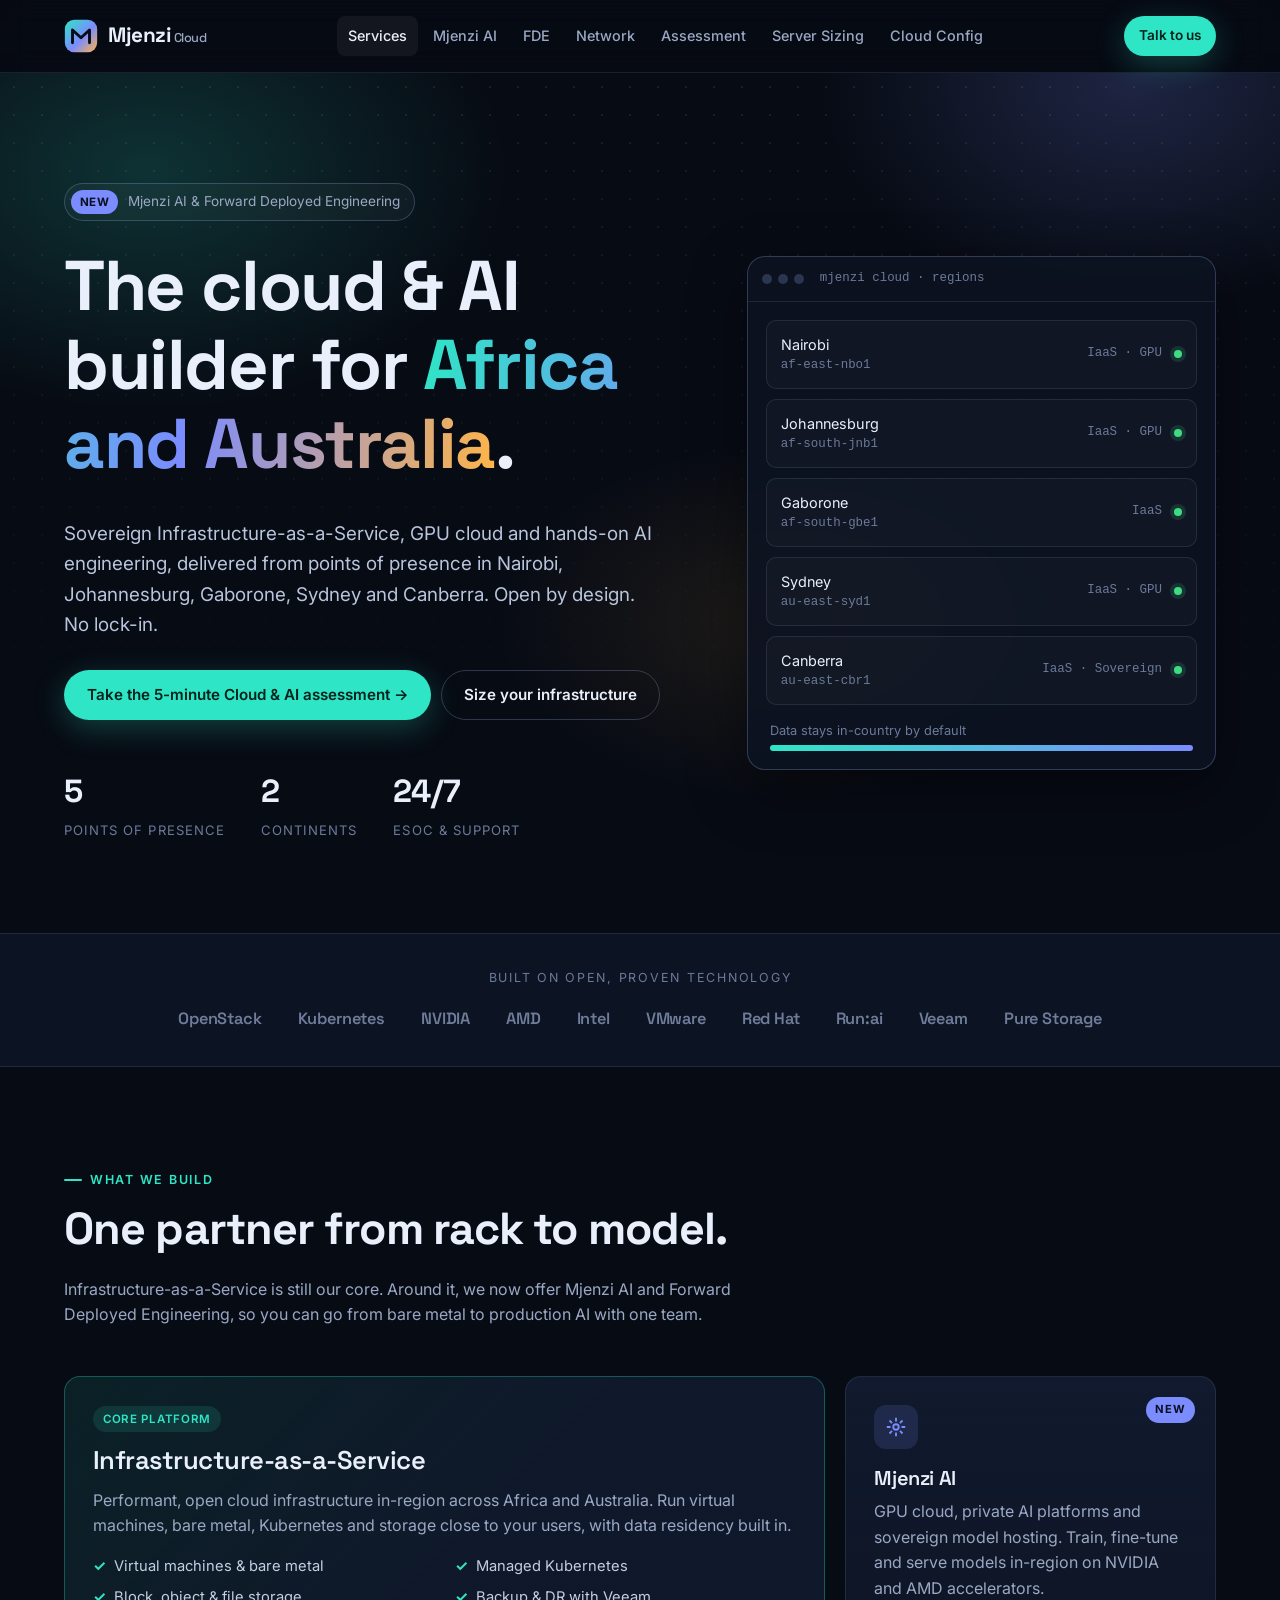
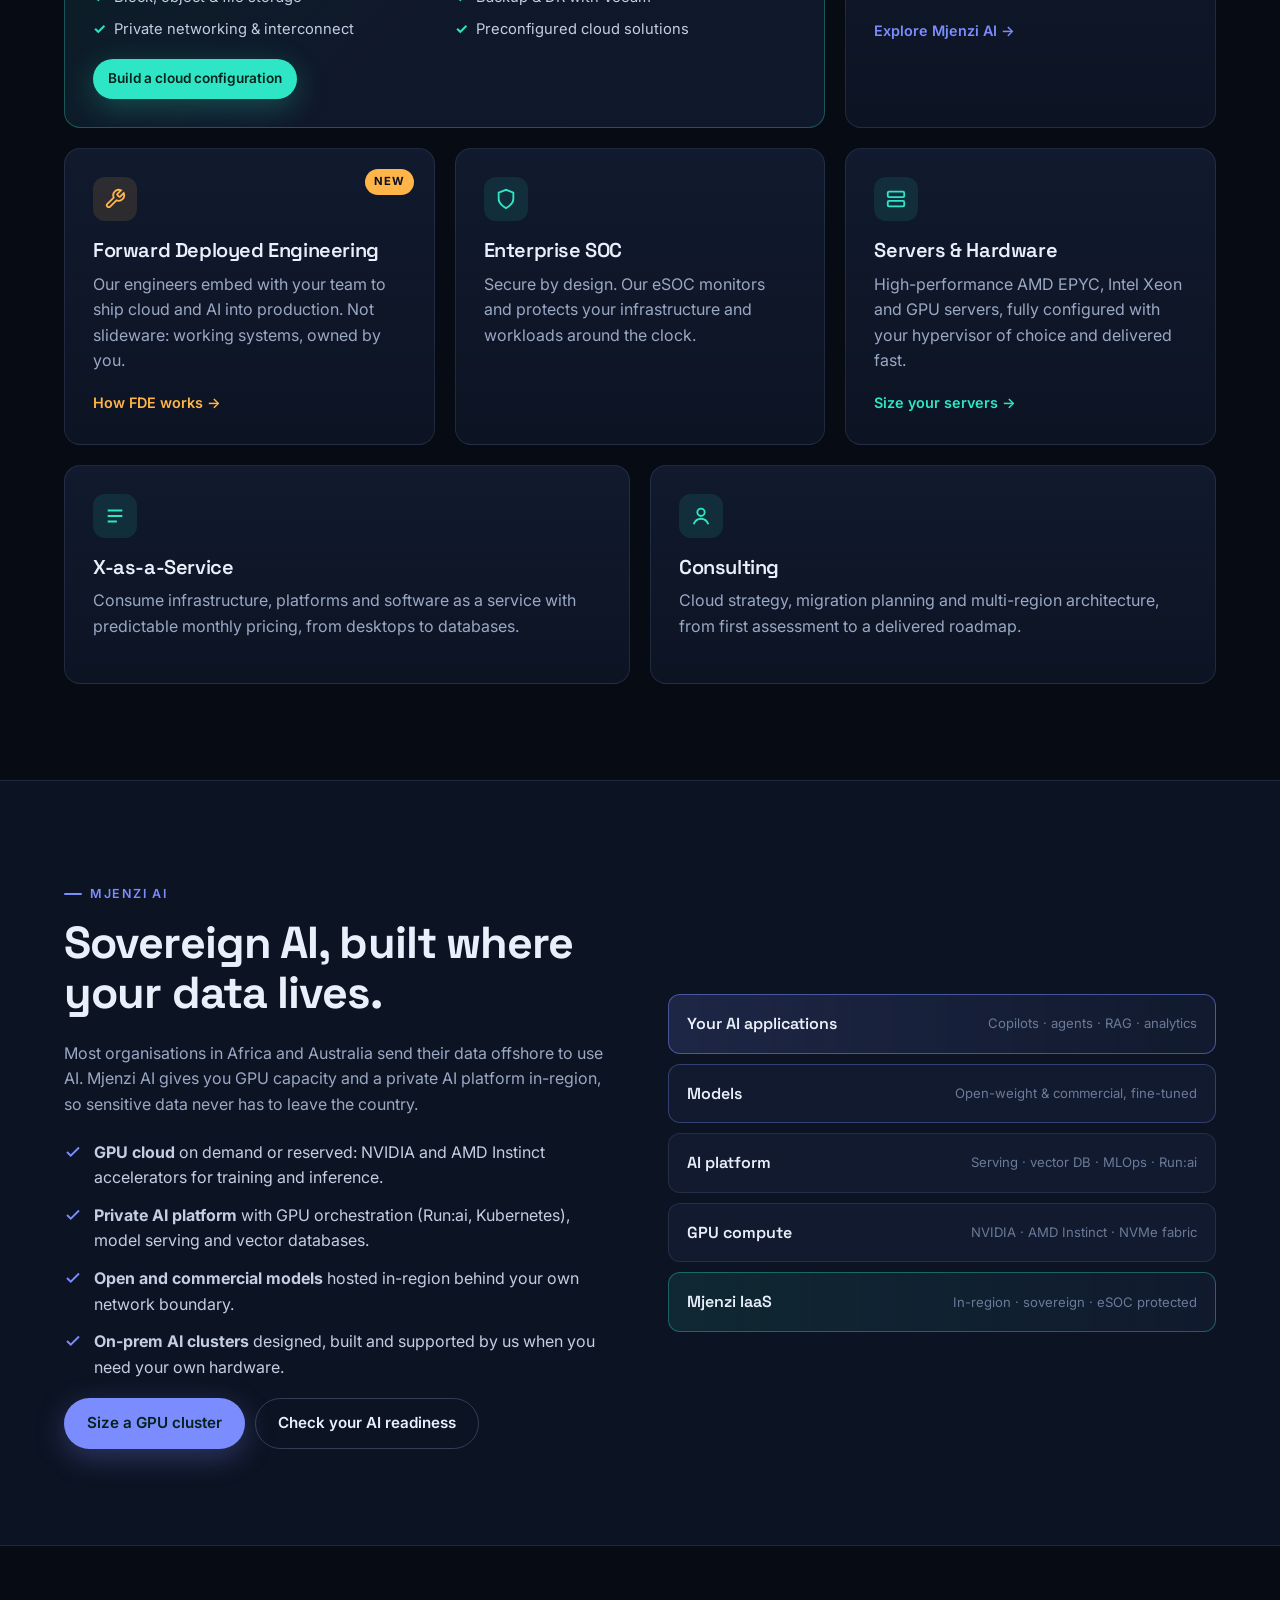
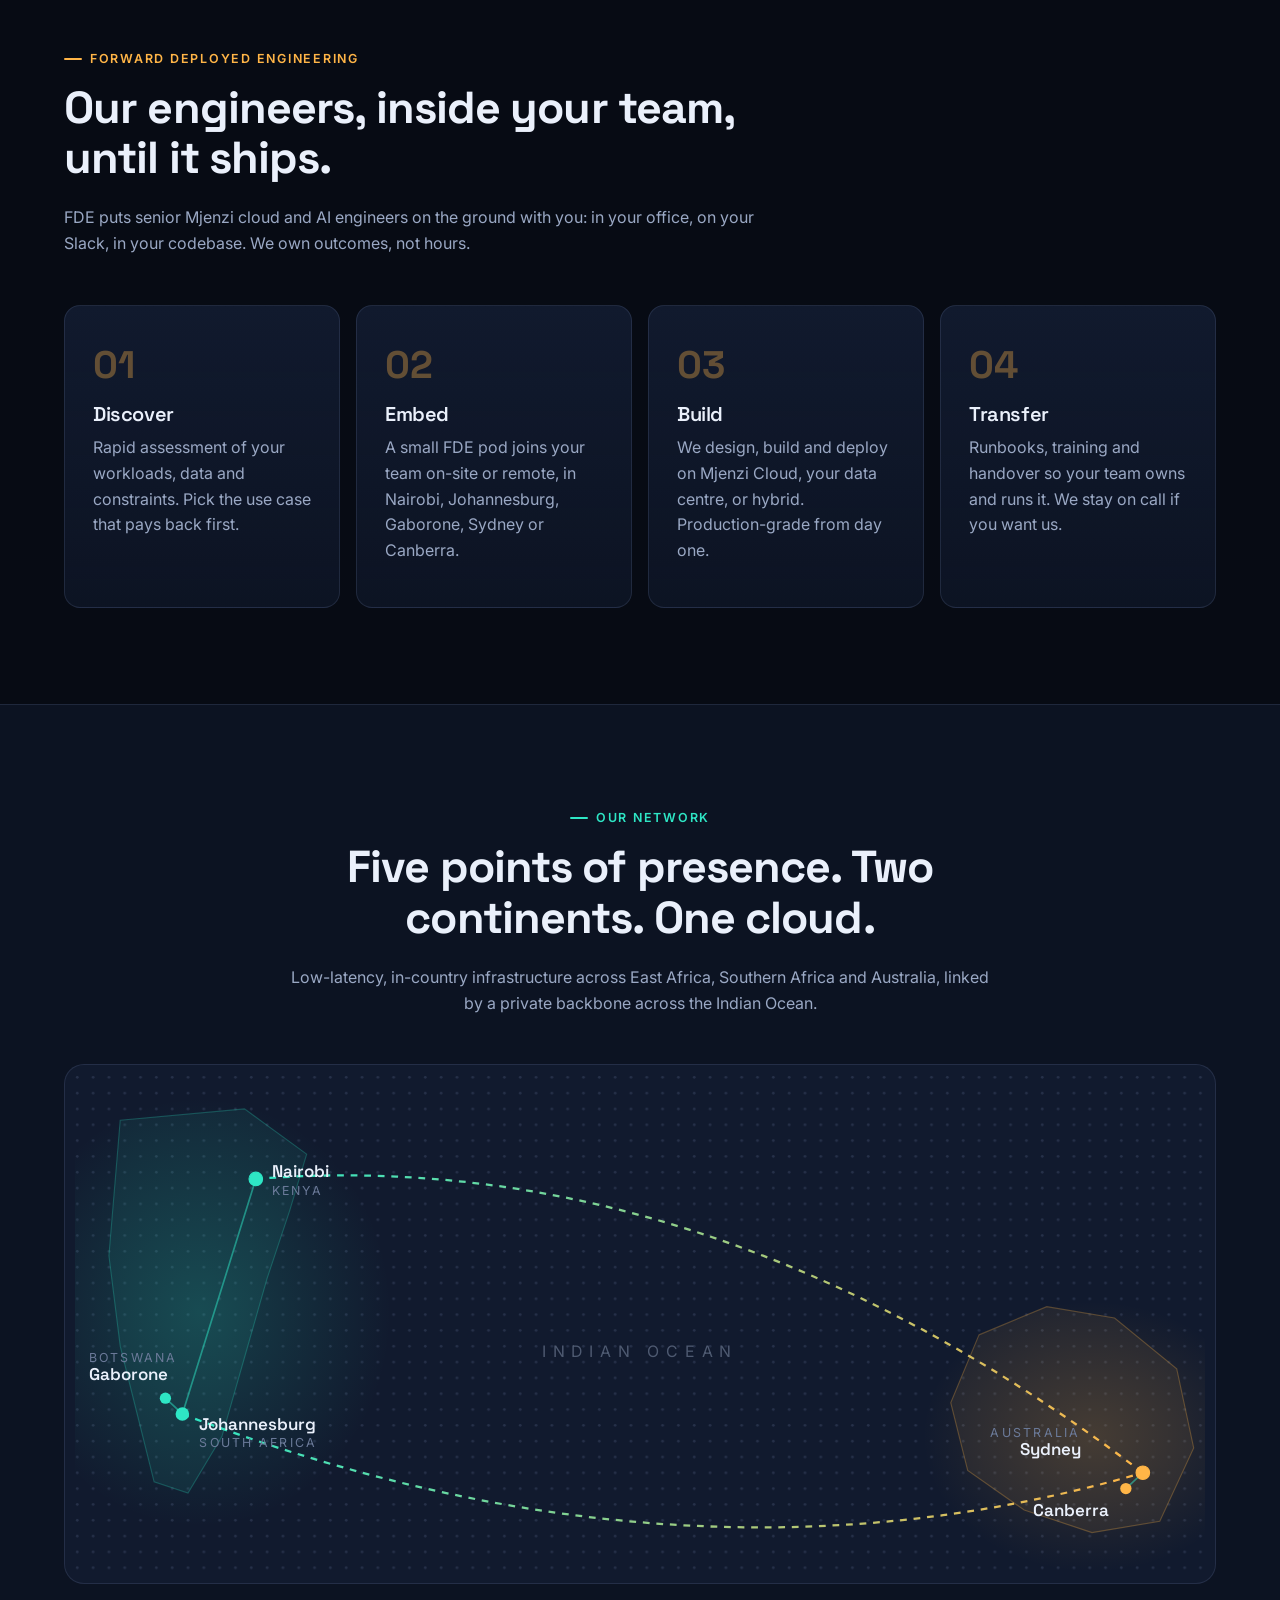
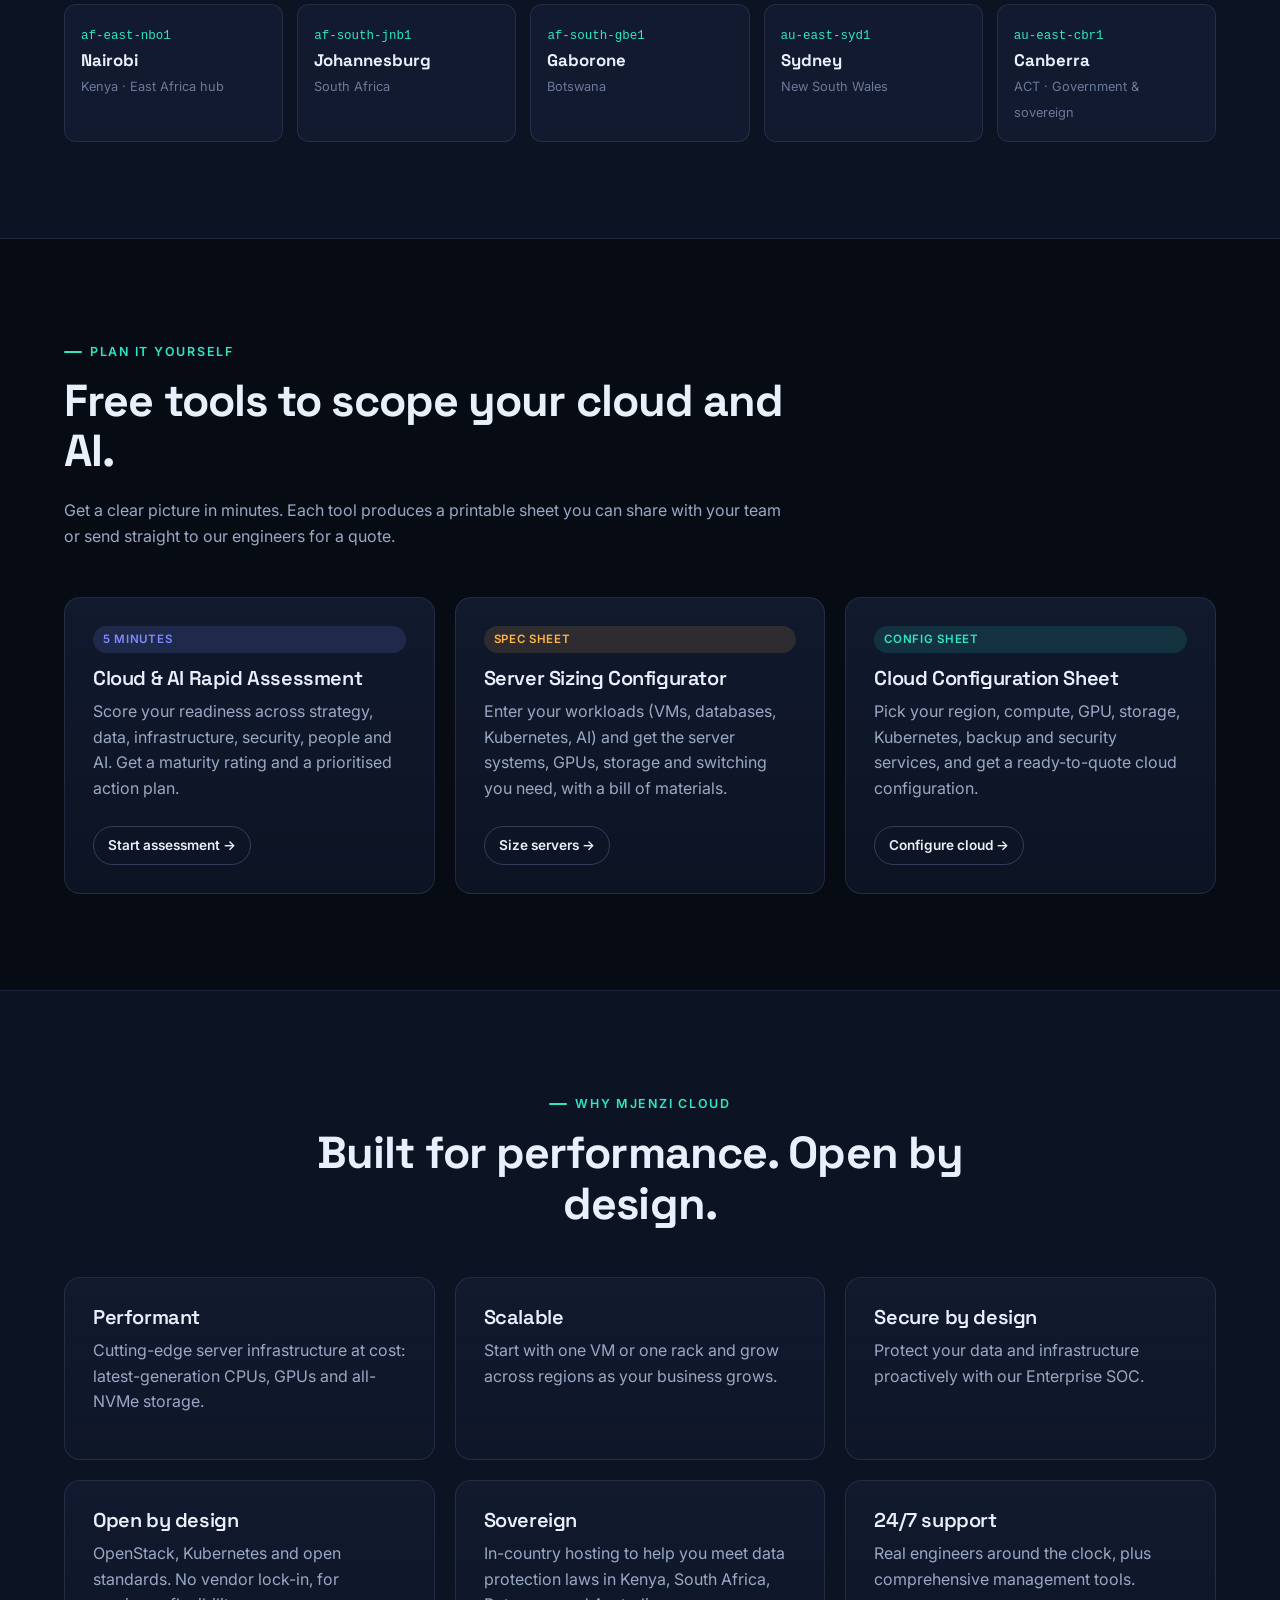
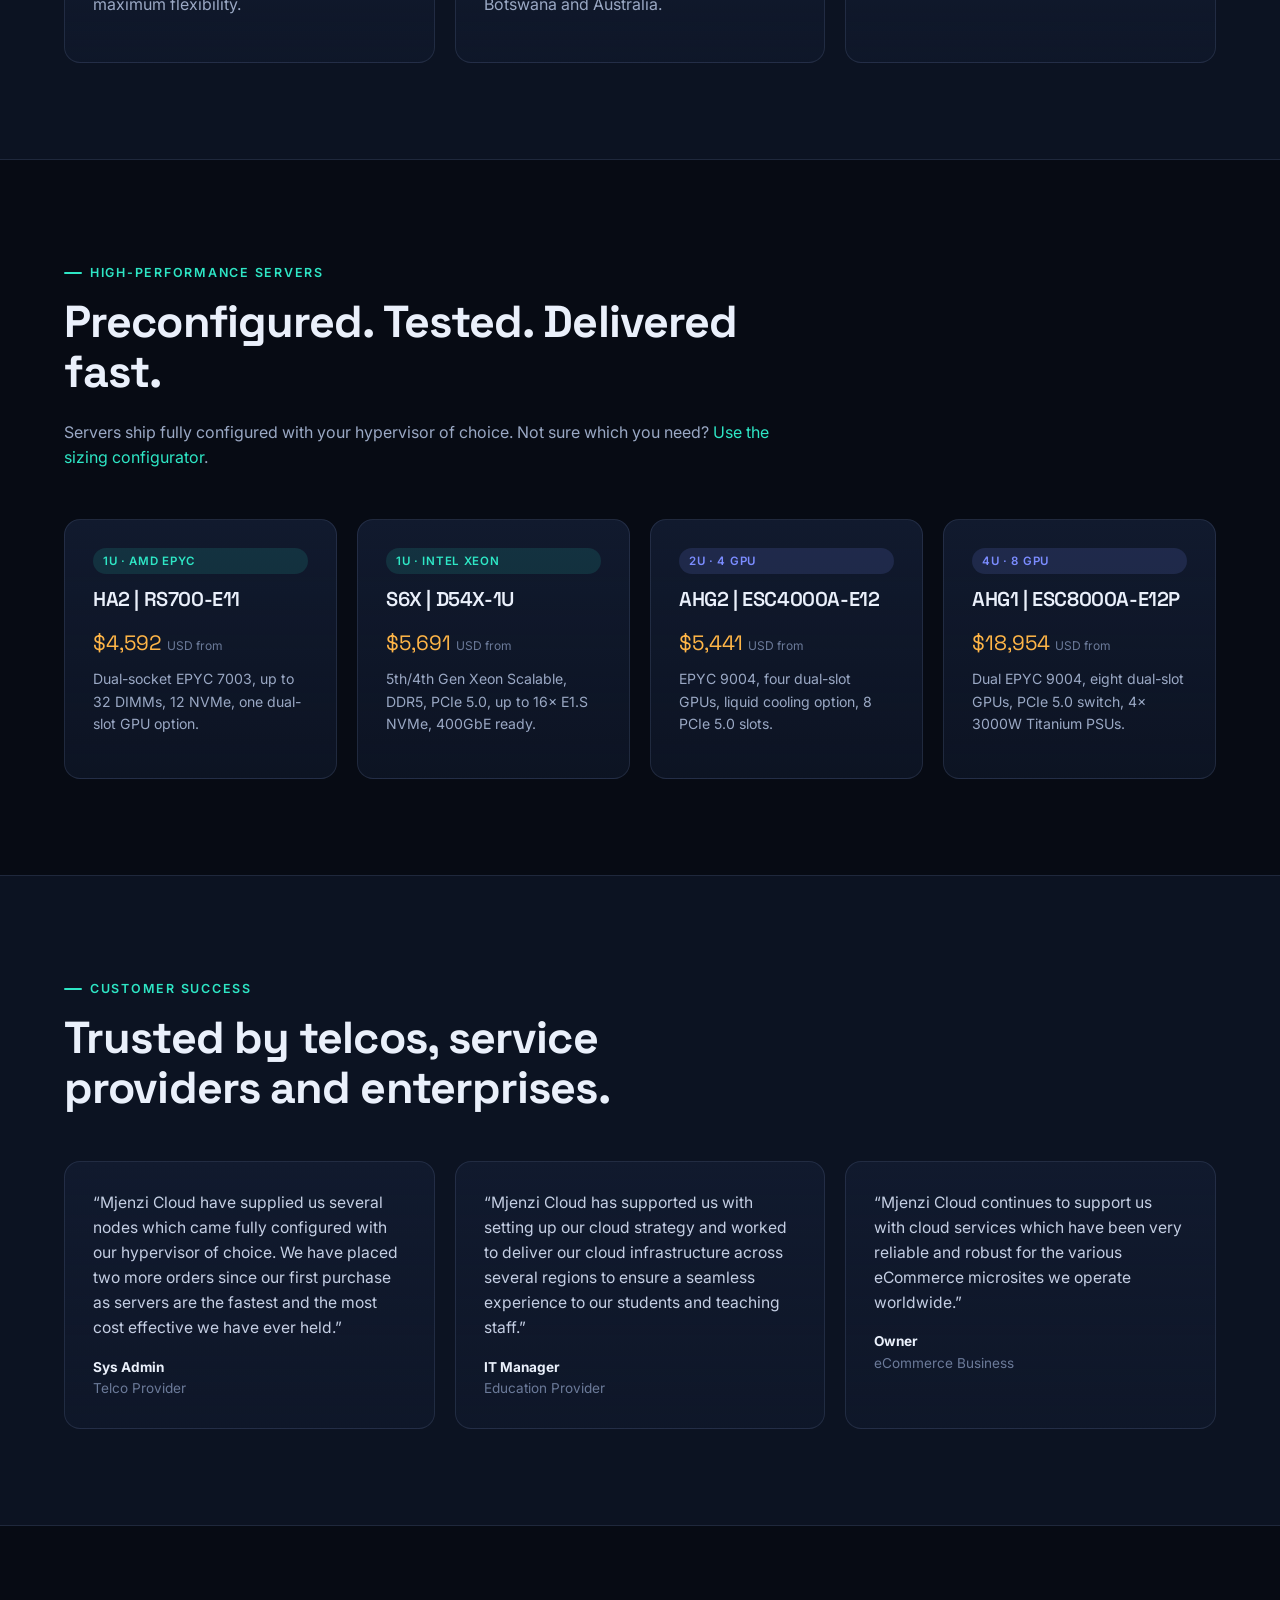
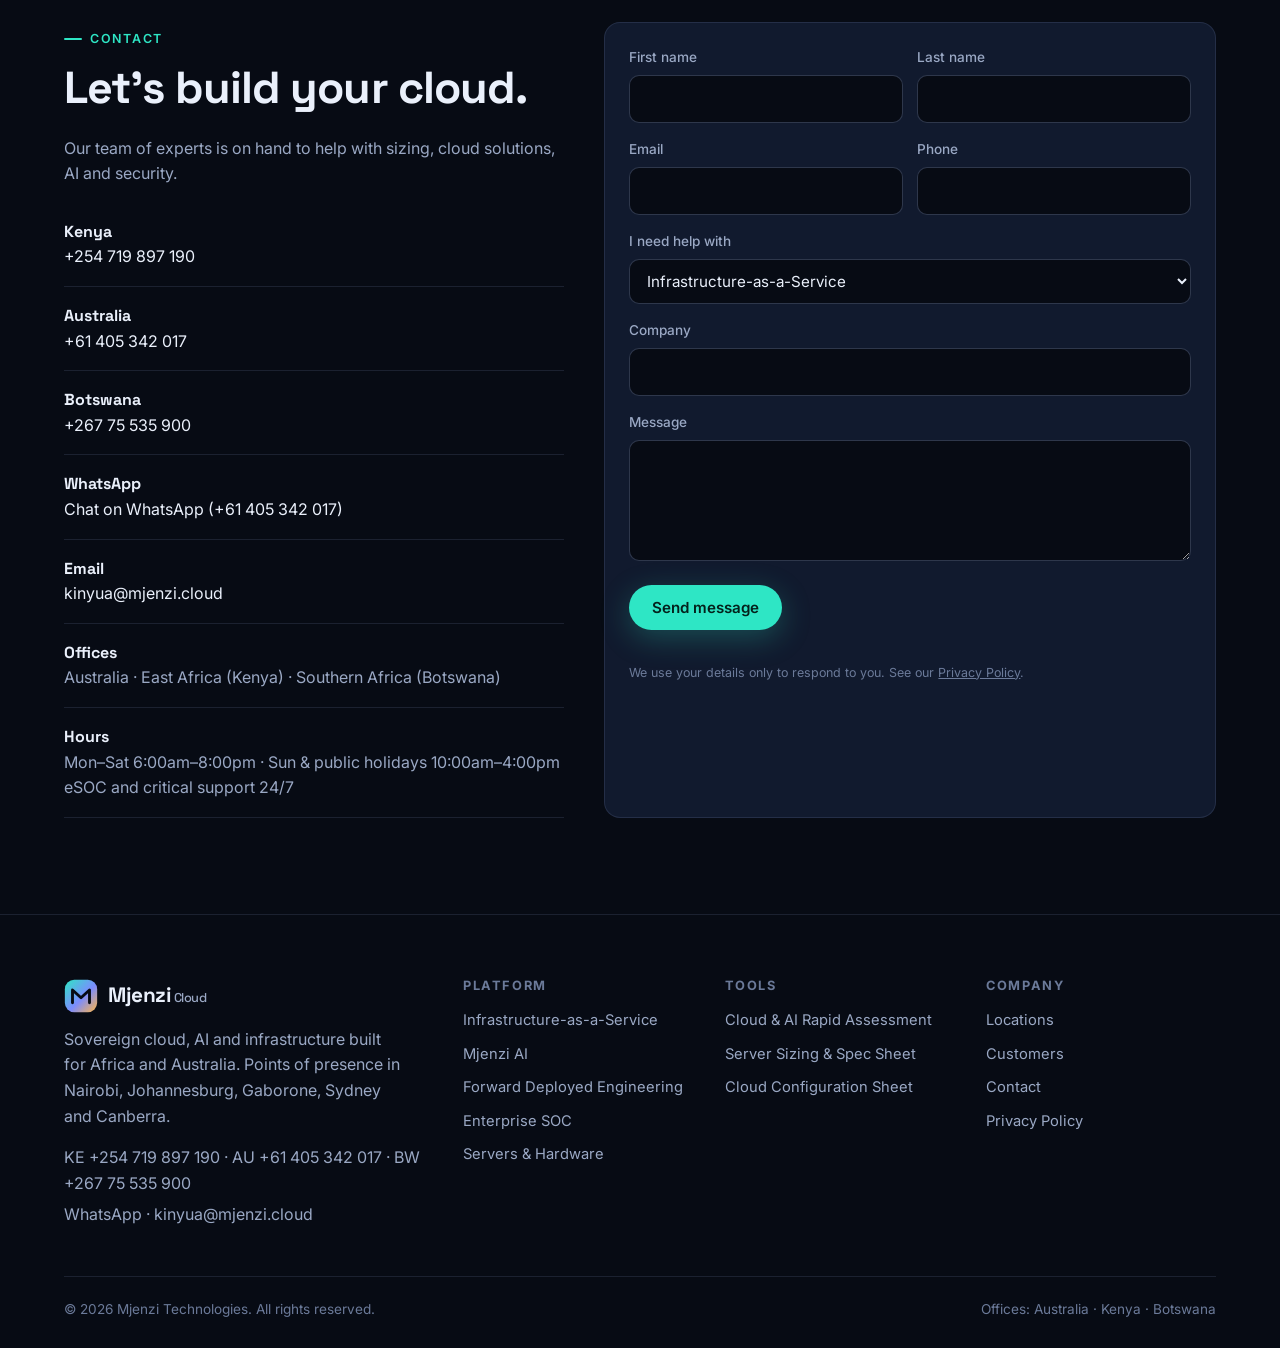
==== commit 36fac262: "Update contacts: KE/AU/BW numbers, WhatsApp (AU), kinyua@mjenzi.cloud Co-Authored-By: Claude Opus 5." ====
--- a/index.html
+++ b/index.html
@@ -413,8 +413,11 @@
       <h2>Let's build your cloud.</h2>
       <p>Our team of experts is on hand to help with sizing, cloud solutions, AI and security.</p>
       <div class="contact-info">
-        <div><b>Call</b><a href="tel:+611300998025">+61 1300 998 025</a> · <a href="tel:+61405342017">+61 405 342 017</a></div>
-        <div><b>Email</b><a href="mailto:cloud@mjenzi.com">cloud@mjenzi.com</a></div>
+        <div><b>Kenya</b><a href="tel:+254719897190">+254 719 897 190</a></div>
+        <div><b>Australia</b><a href="tel:+61405342017">+61 405 342 017</a></div>
+        <div><b>Botswana</b><a href="tel:+26775535900">+267 75 535 900</a></div>
+        <div><b>WhatsApp</b><a href="https://wa.me/61405342017" target="_blank" rel="noopener">Chat on WhatsApp (+61 405 342 017)</a></div>
+        <div><b>Email</b><a href="mailto:kinyua@mjenzi.cloud">kinyua@mjenzi.cloud</a></div>
         <div><b>Offices</b><span style="color:var(--muted)">Australia · East Africa (Kenya) · Southern Africa (Botswana)</span></div>
         <div><b>Hours</b><span style="color:var(--muted)">Mon–Sat 6:00am–8:00pm · Sun &amp; public holidays 10:00am–4:00pm<br>eSOC and critical support 24/7</span></div>
       </div>
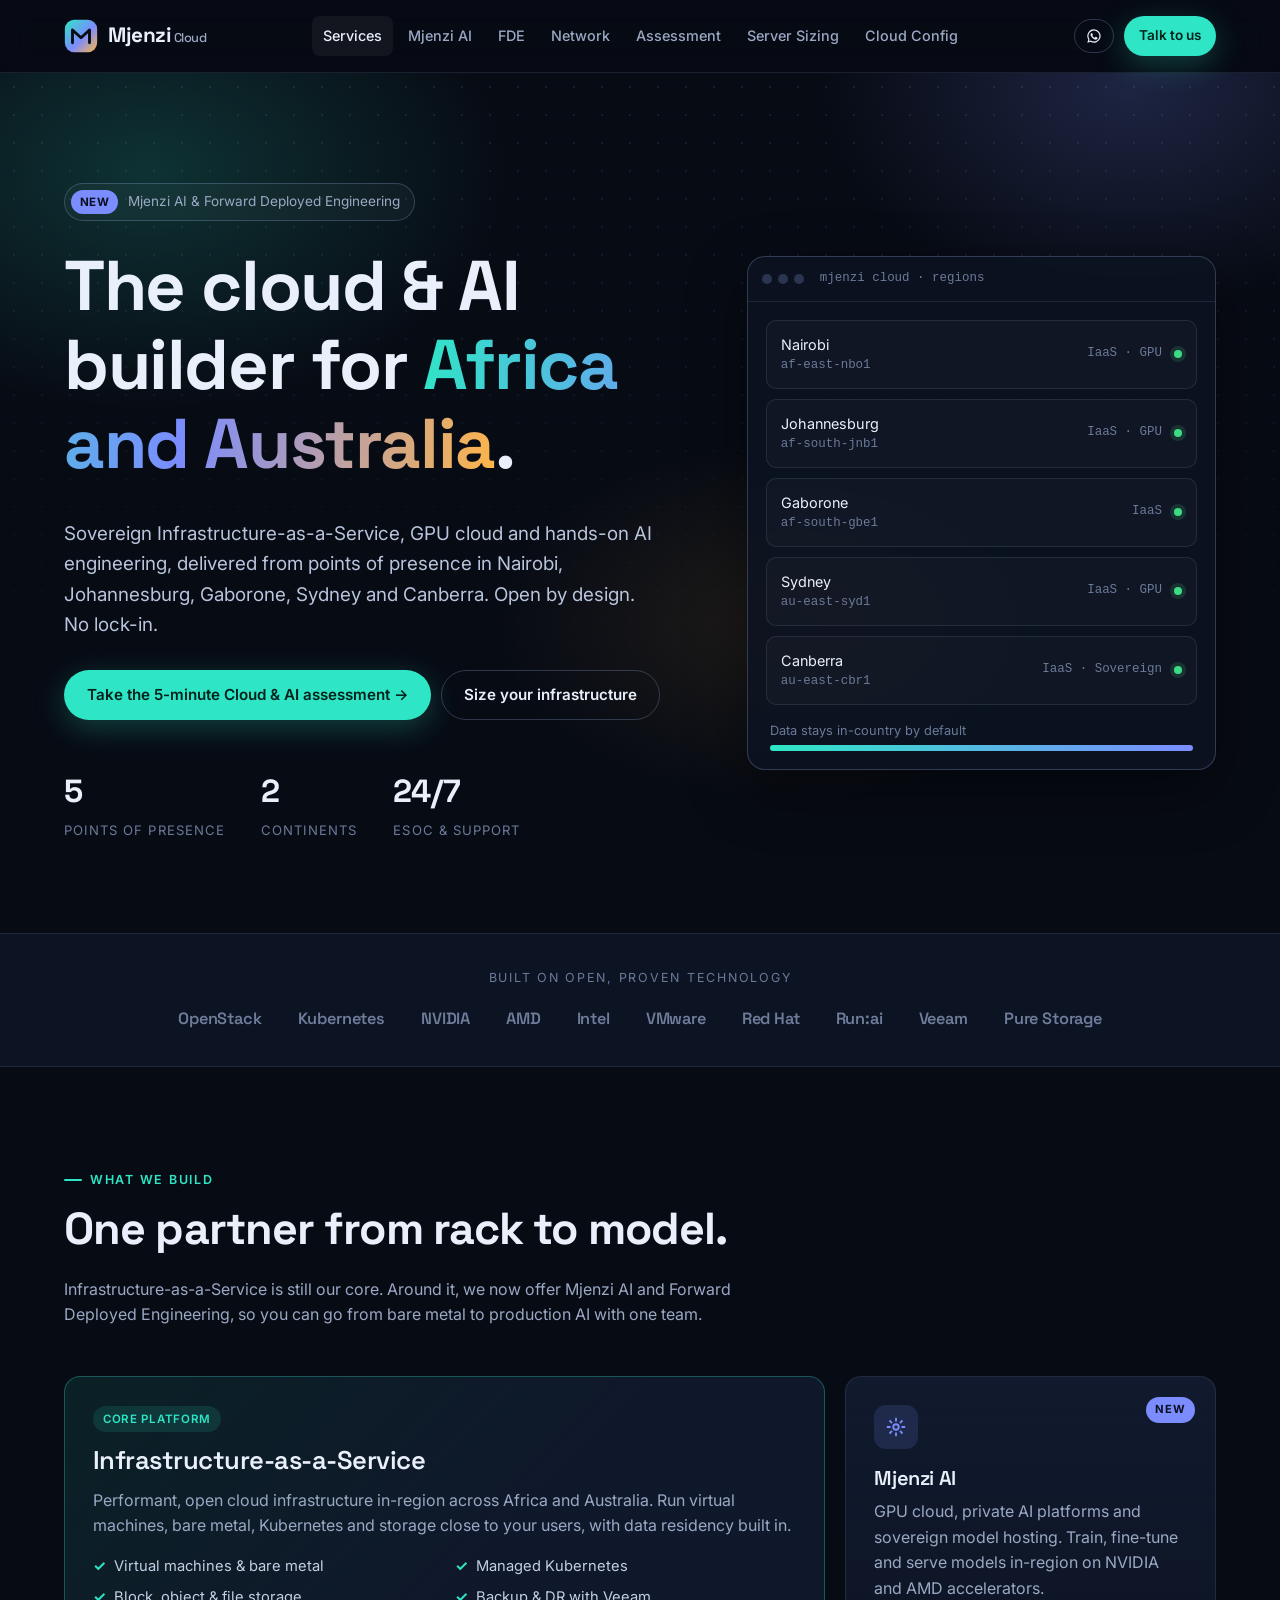
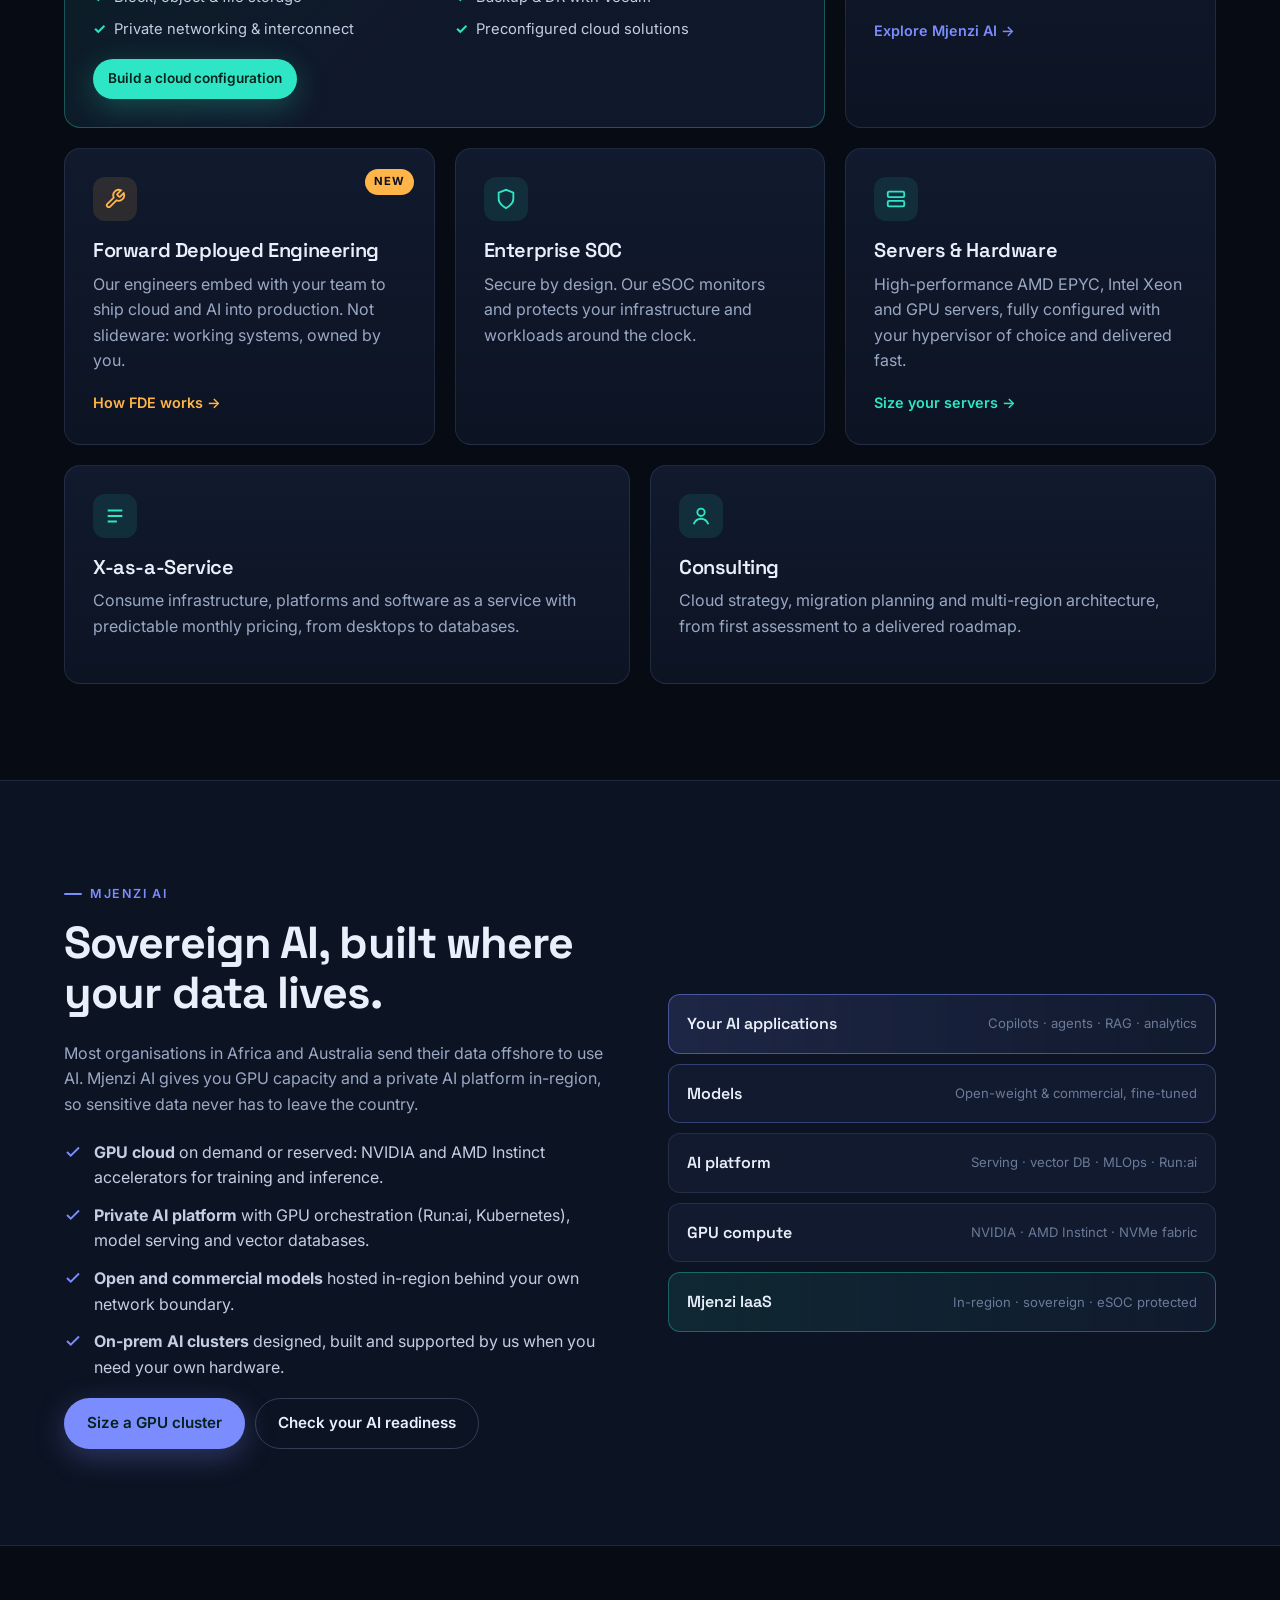
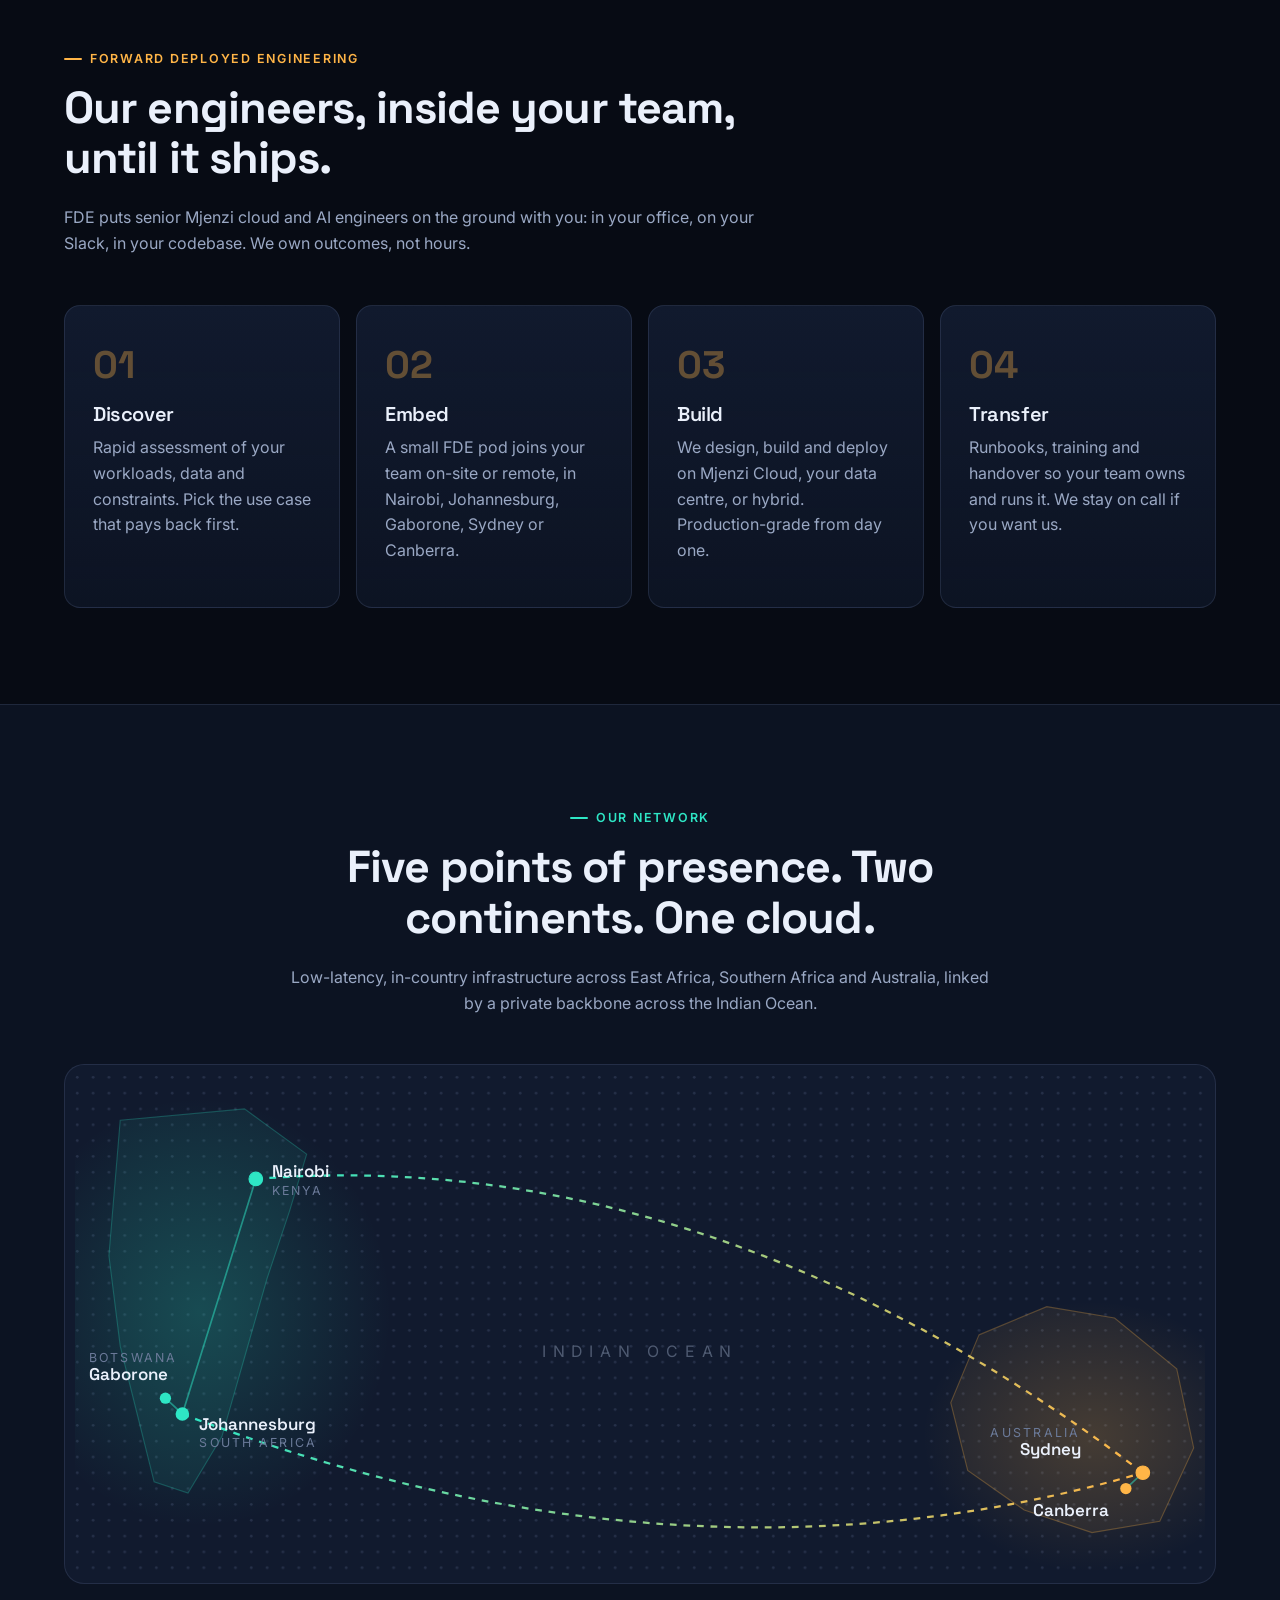
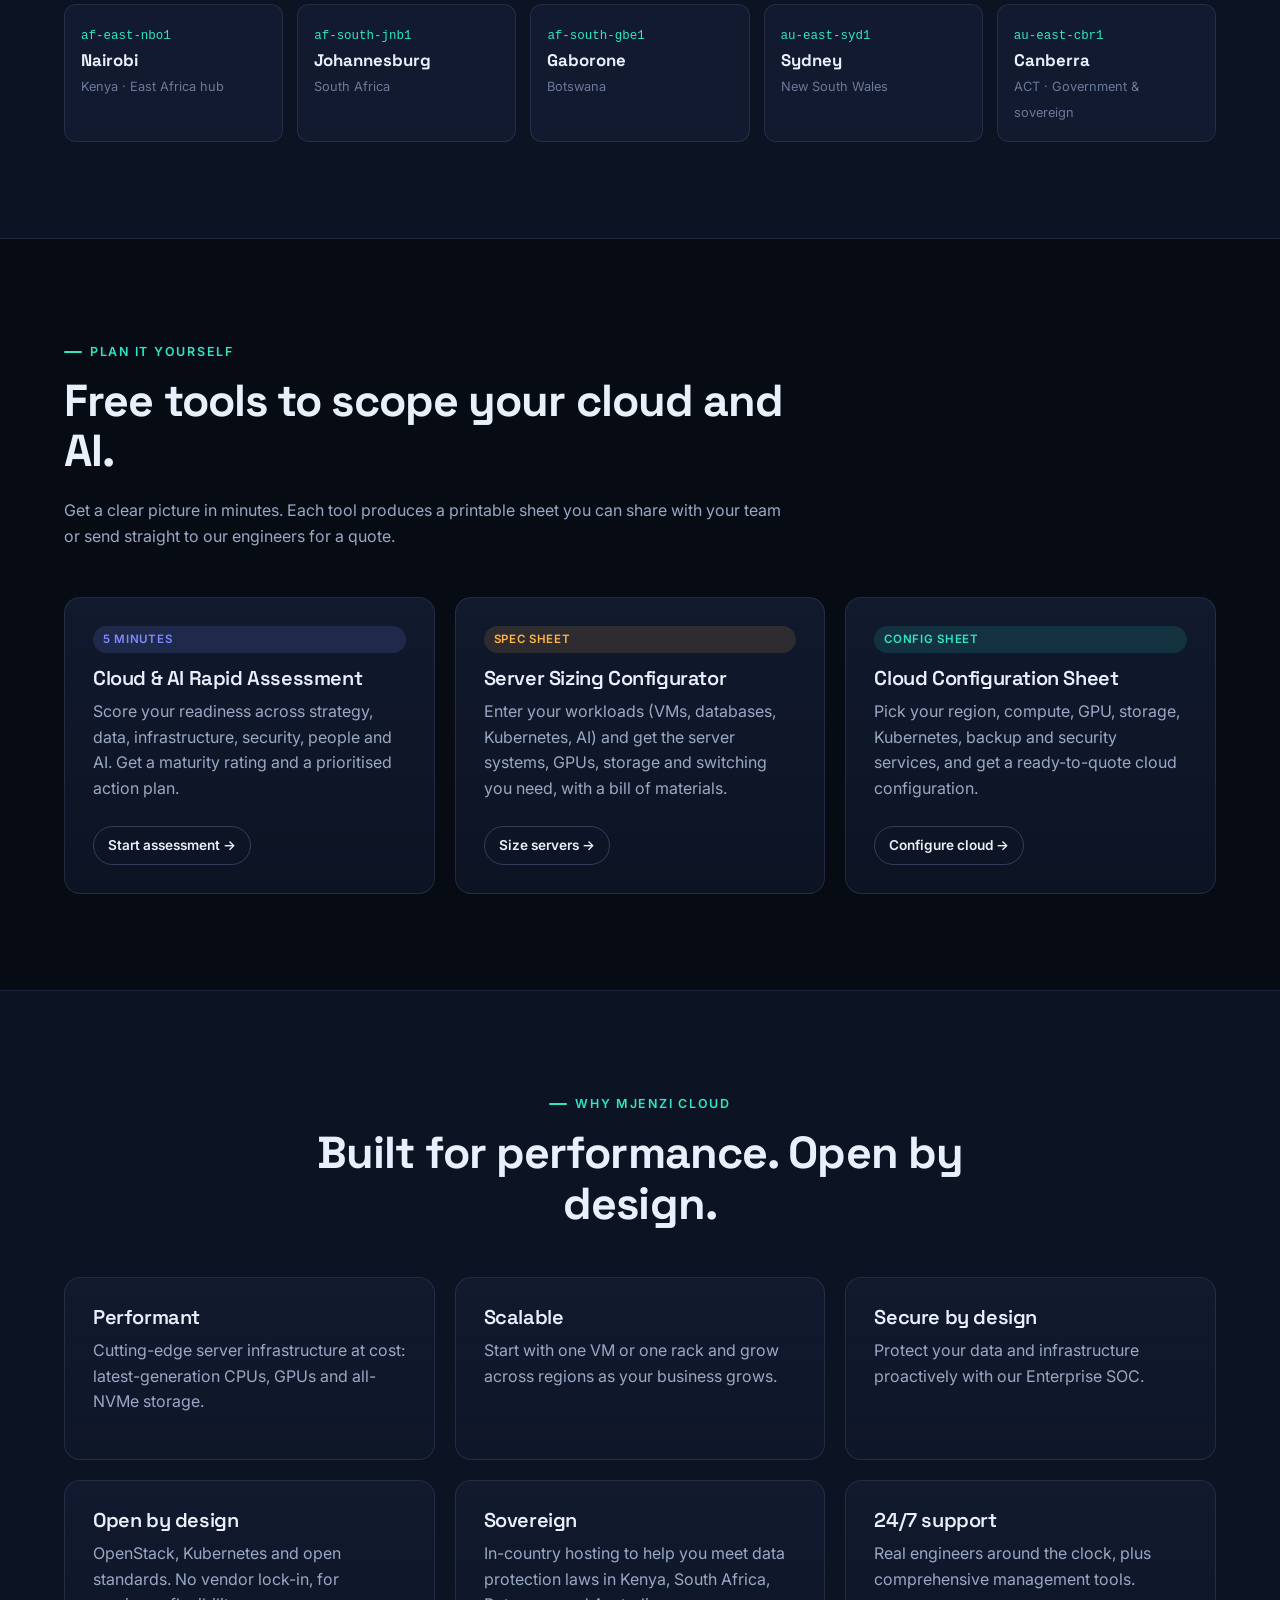
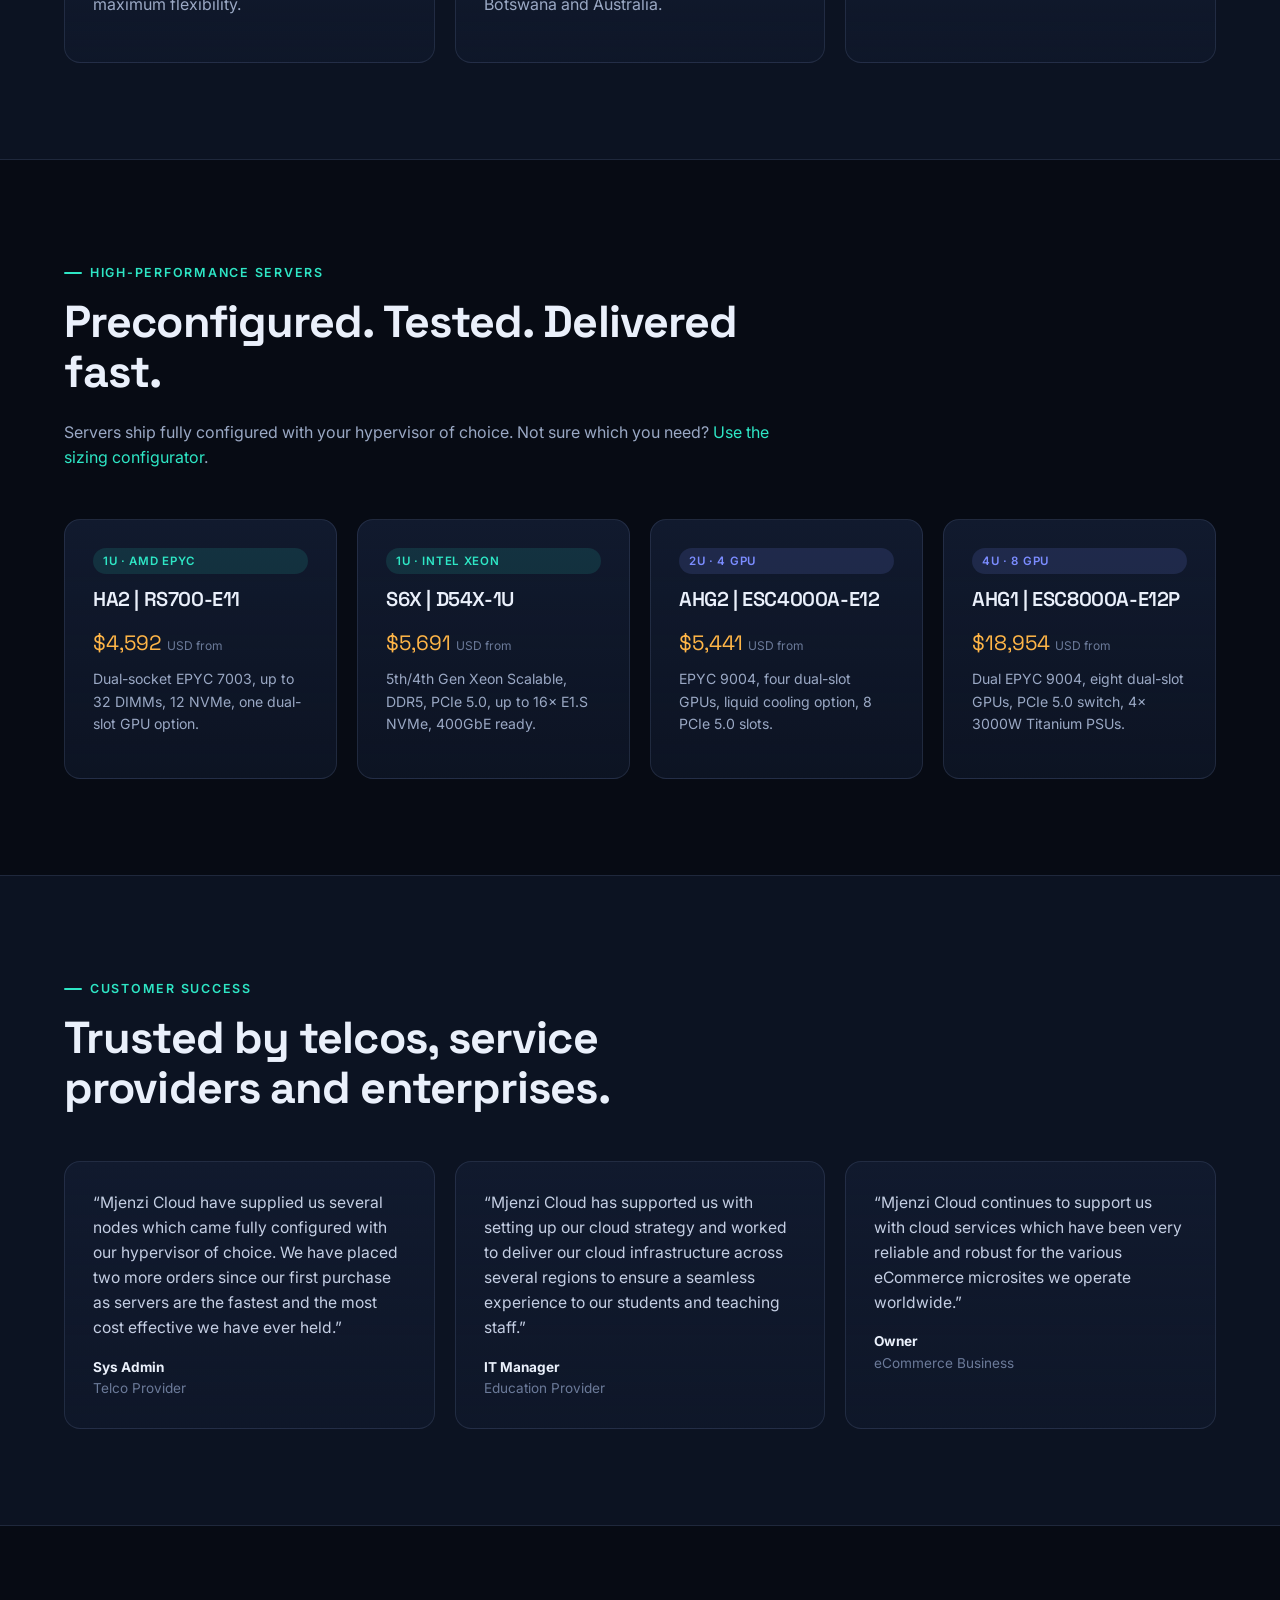
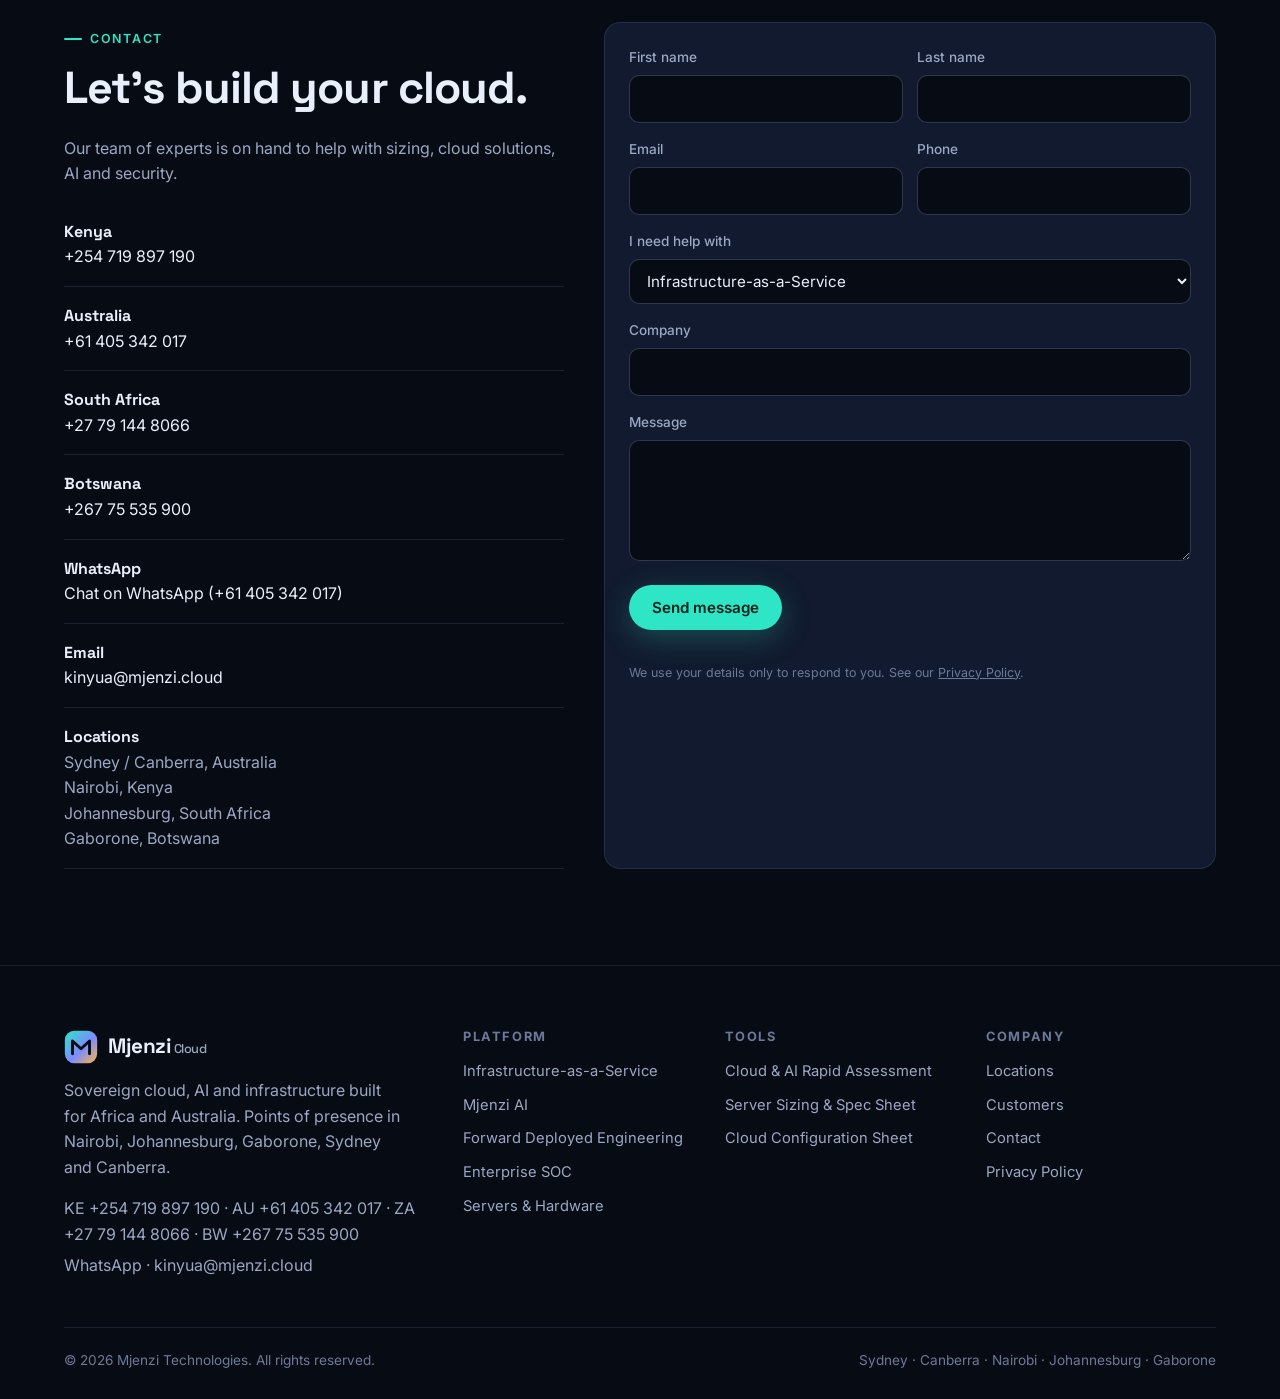
==== commit 89b3764c: "WhatsApp header button on all screens, add SA number, city locations, drop hours; version asset URLs" ====
--- a/index.html
+++ b/index.html
@@ -17,7 +17,7 @@
   <link rel="preconnect" href="https://fonts.googleapis.com">
   <link rel="preconnect" href="https://fonts.gstatic.com" crossorigin>
   <link href="https://fonts.googleapis.com/css2?family=Inter:wght@400;500;600;700&family=Space+Grotesk:wght@500;600;700&display=swap" rel="stylesheet">
-  <link rel="stylesheet" href="assets/styles.css">
+  <link rel="stylesheet" href="assets/styles.css?v=20261106">
   <style>
     .hero { padding: 110px 0 90px; overflow: hidden; }
     .hero::before { content: ""; position: absolute; inset: -20% -10% auto; height: 900px; background:
@@ -415,11 +415,11 @@
       <div class="contact-info">
         <div><b>Kenya</b><a href="tel:+254719897190">+254 719 897 190</a></div>
         <div><b>Australia</b><a href="tel:+61405342017">+61 405 342 017</a></div>
+        <div><b>South Africa</b><a href="tel:+27791448066">+27 79 144 8066</a></div>
         <div><b>Botswana</b><a href="tel:+26775535900">+267 75 535 900</a></div>
         <div><b>WhatsApp</b><a href="https://wa.me/61405342017" target="_blank" rel="noopener">Chat on WhatsApp (+61 405 342 017)</a></div>
         <div><b>Email</b><a href="mailto:kinyua@mjenzi.cloud">kinyua@mjenzi.cloud</a></div>
-        <div><b>Offices</b><span style="color:var(--muted)">Australia · East Africa (Kenya) · Southern Africa (Botswana)</span></div>
-        <div><b>Hours</b><span style="color:var(--muted)">Mon–Sat 6:00am–8:00pm · Sun &amp; public holidays 10:00am–4:00pm<br>eSOC and critical support 24/7</span></div>
+        <div><b>Locations</b><span style="color:var(--muted)">Sydney / Canberra, Australia<br>Nairobi, Kenya<br>Johannesburg, South Africa<br>Gaborone, Botswana</span></div>
       </div>
     </div>
     <form class="panel reveal" id="contactForm">
@@ -453,7 +453,7 @@
   </div>
 </section>
 
-<script src="assets/common.js"></script>
+<script src="assets/common.js?v=20261106"></script>
 <script>
   document.getElementById("contactForm").addEventListener("submit", (e) => {
     e.preventDefault();
--- a/assets/styles.css
+++ b/assets/styles.css
@@ -66,14 +66,17 @@
 .nav-links { display: flex; align-items: center; gap: 4px; }
 .nav-links a { padding: 8px 11px; border-radius: 8px; color: var(--muted); font-size: .9rem; font-weight: 500; white-space: nowrap; }
 .nav-cta .btn { white-space: nowrap; }
-@media (max-width: 1280px) { .nav-cta .btn-ghost { display: none; } }
+.btn-wa { gap: 7px; }
+@media (max-width: 400px) { .logo small { display: none; } .nav-cta { gap: 6px; } .nav-cta .btn-primary { padding-left: 12px; padding-right: 12px; } }
+@media (max-width: 340px) { .site-header .logo span { display: none; } }
+.btn-wa svg { flex: none; }
+@media (max-width: 1280px) { .btn-wa span { display: none; } .btn-wa { padding-left: 11px; padding-right: 11px; } }
 .nav-links a:hover, .nav-links a.active { color: var(--text); background: rgba(255,255,255,.05); }
 .nav-cta { display: flex; gap: 10px; align-items: center; }
 .menu-btn { display: none; background: none; border: 1px solid var(--line-strong); color: var(--text); border-radius: 8px; padding: 8px 10px; cursor: pointer; }
 @media (max-width: 960px) {
   .nav-links { display: none; position: absolute; top: 72px; left: 0; right: 0; flex-direction: column; align-items: stretch; background: var(--bg-2); border-bottom: 1px solid var(--line); padding: 12px 16px 20px; }
   .nav-links.open { display: flex; }
-  .nav-cta .btn-ghost { display: none; }
   .menu-btn { display: inline-flex; }
 }
 
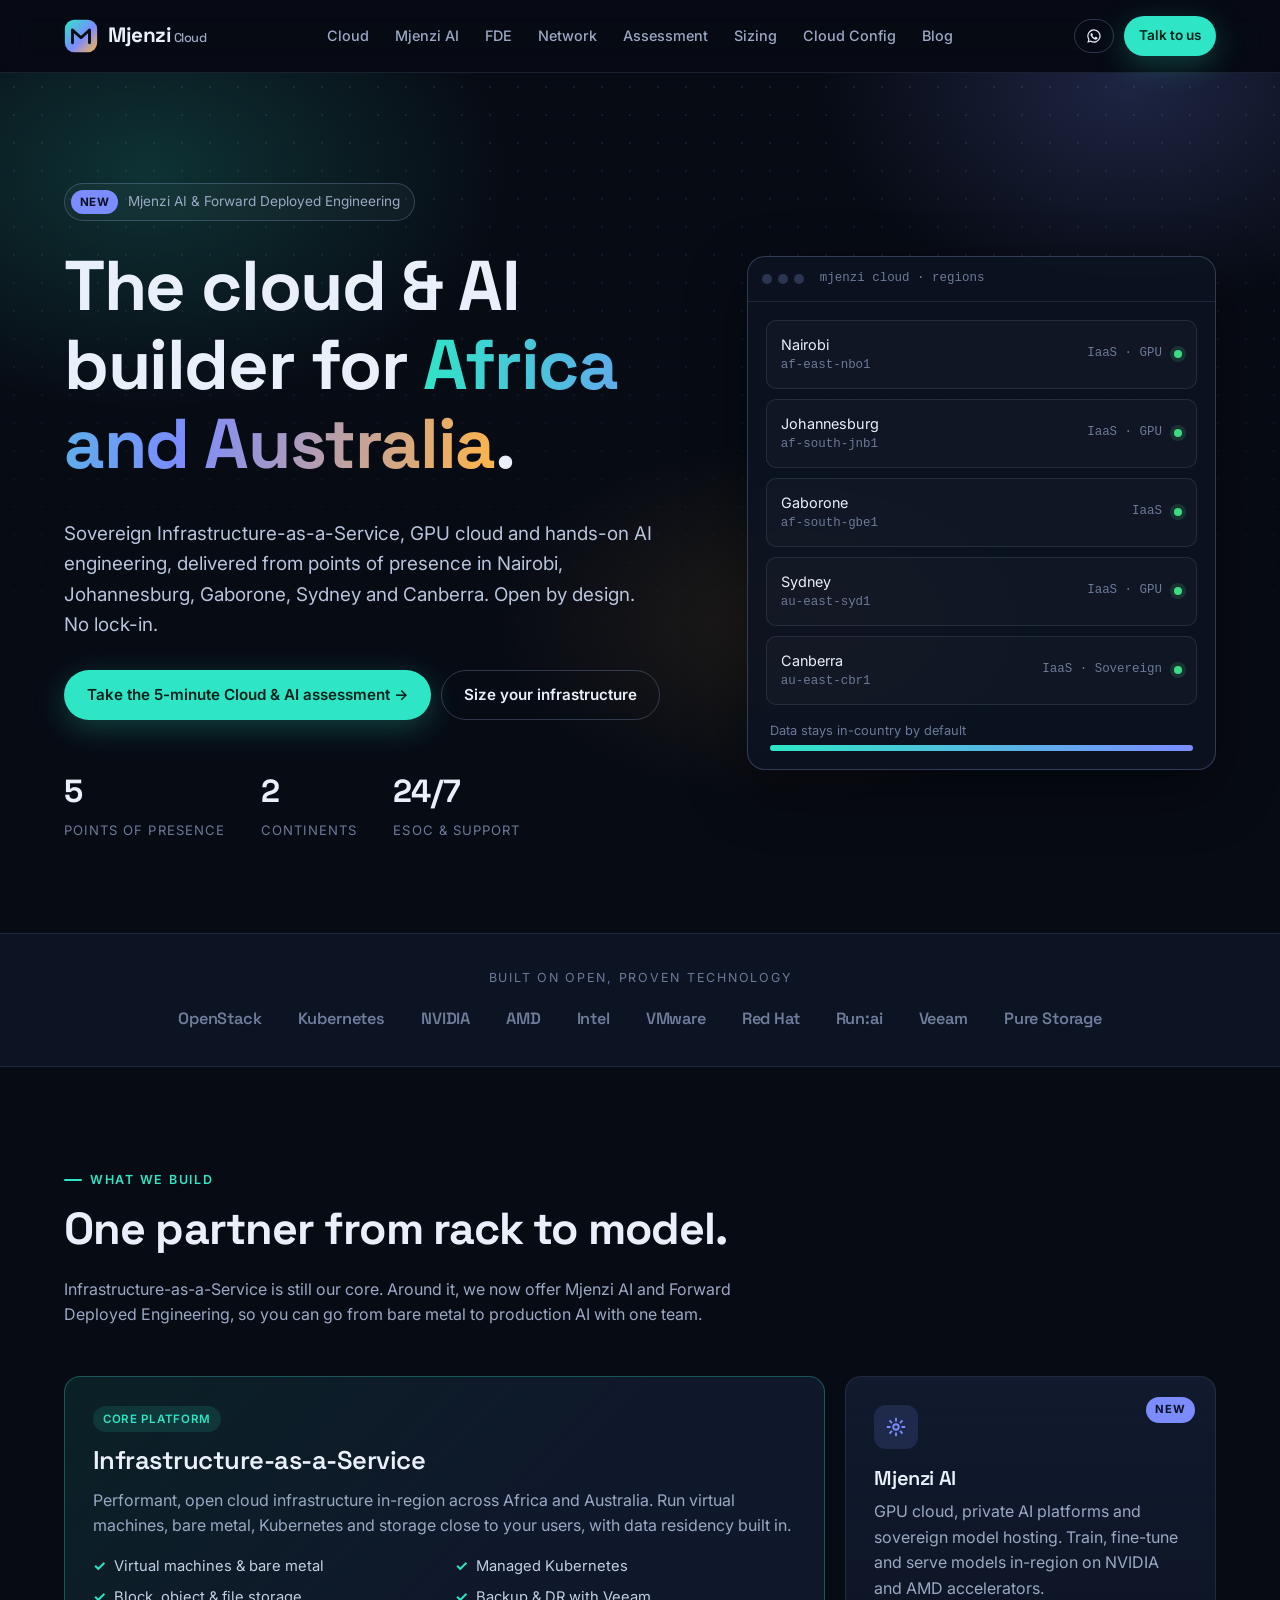
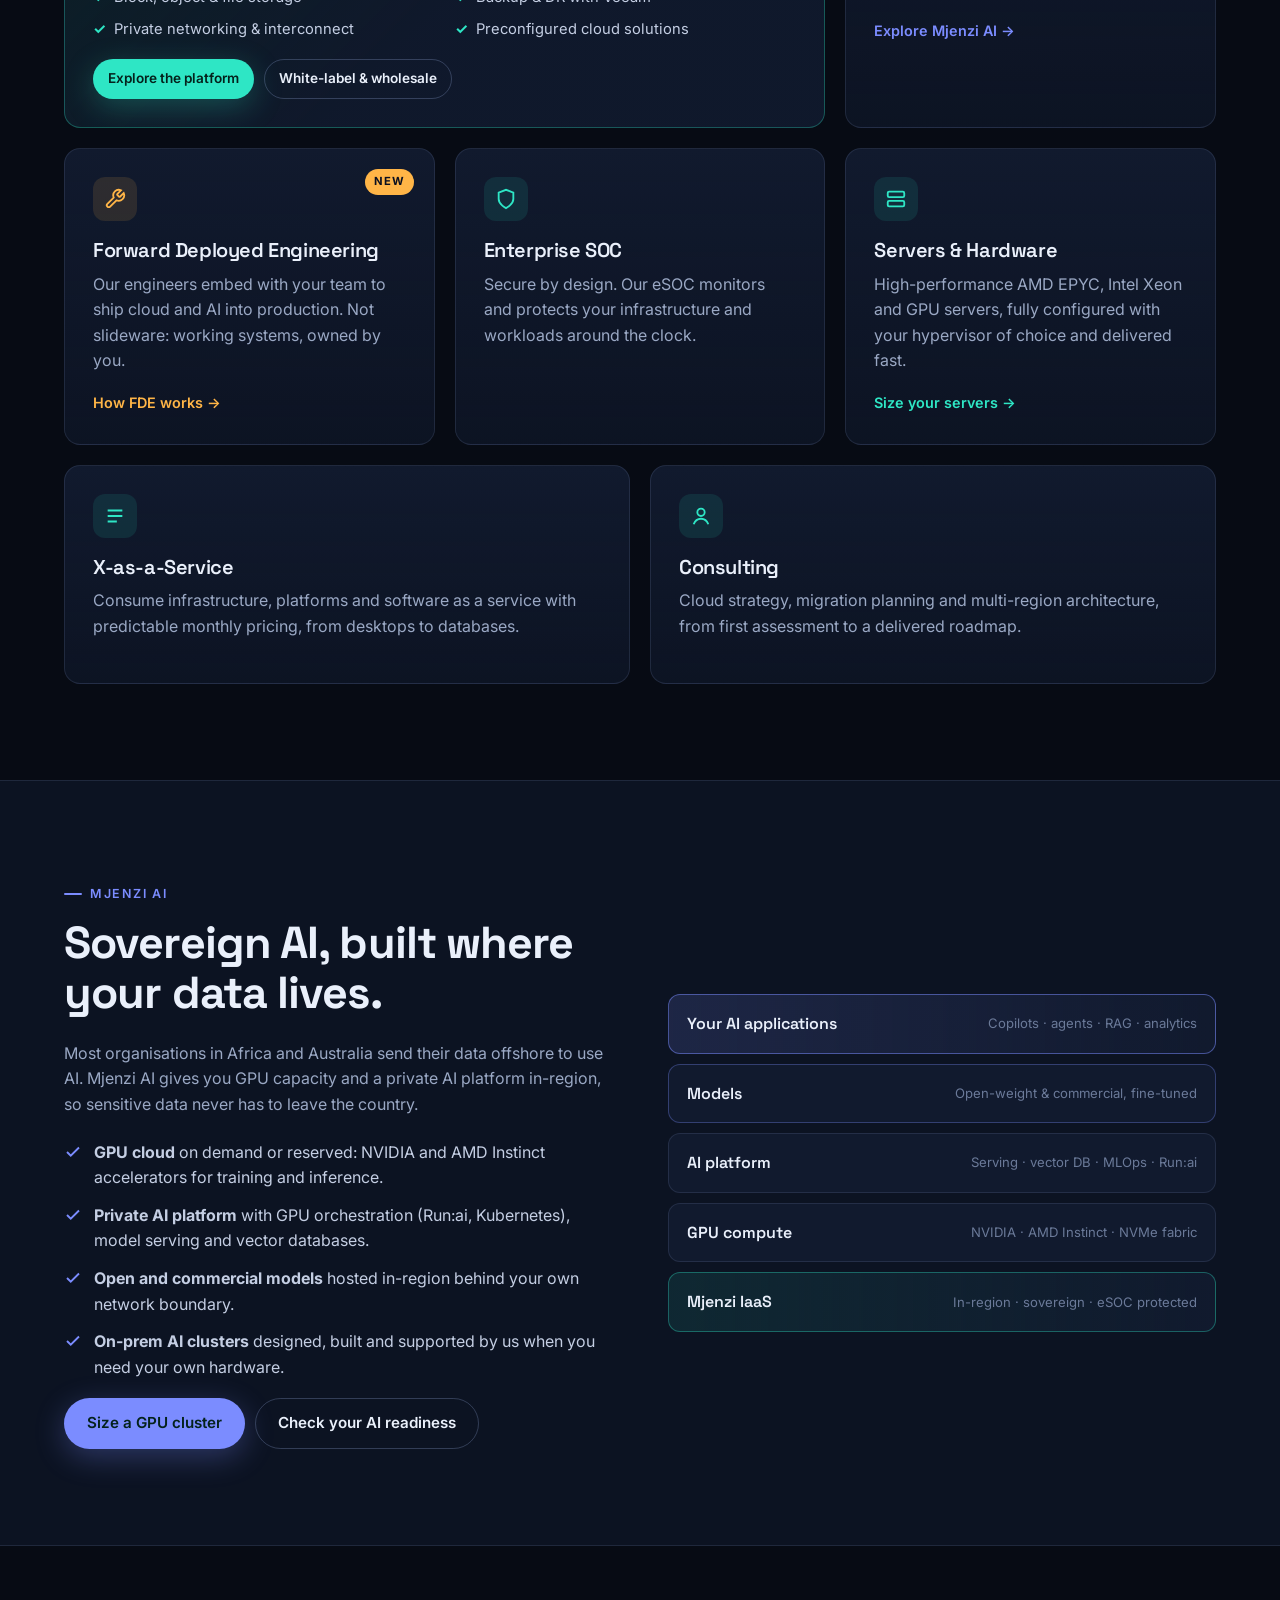
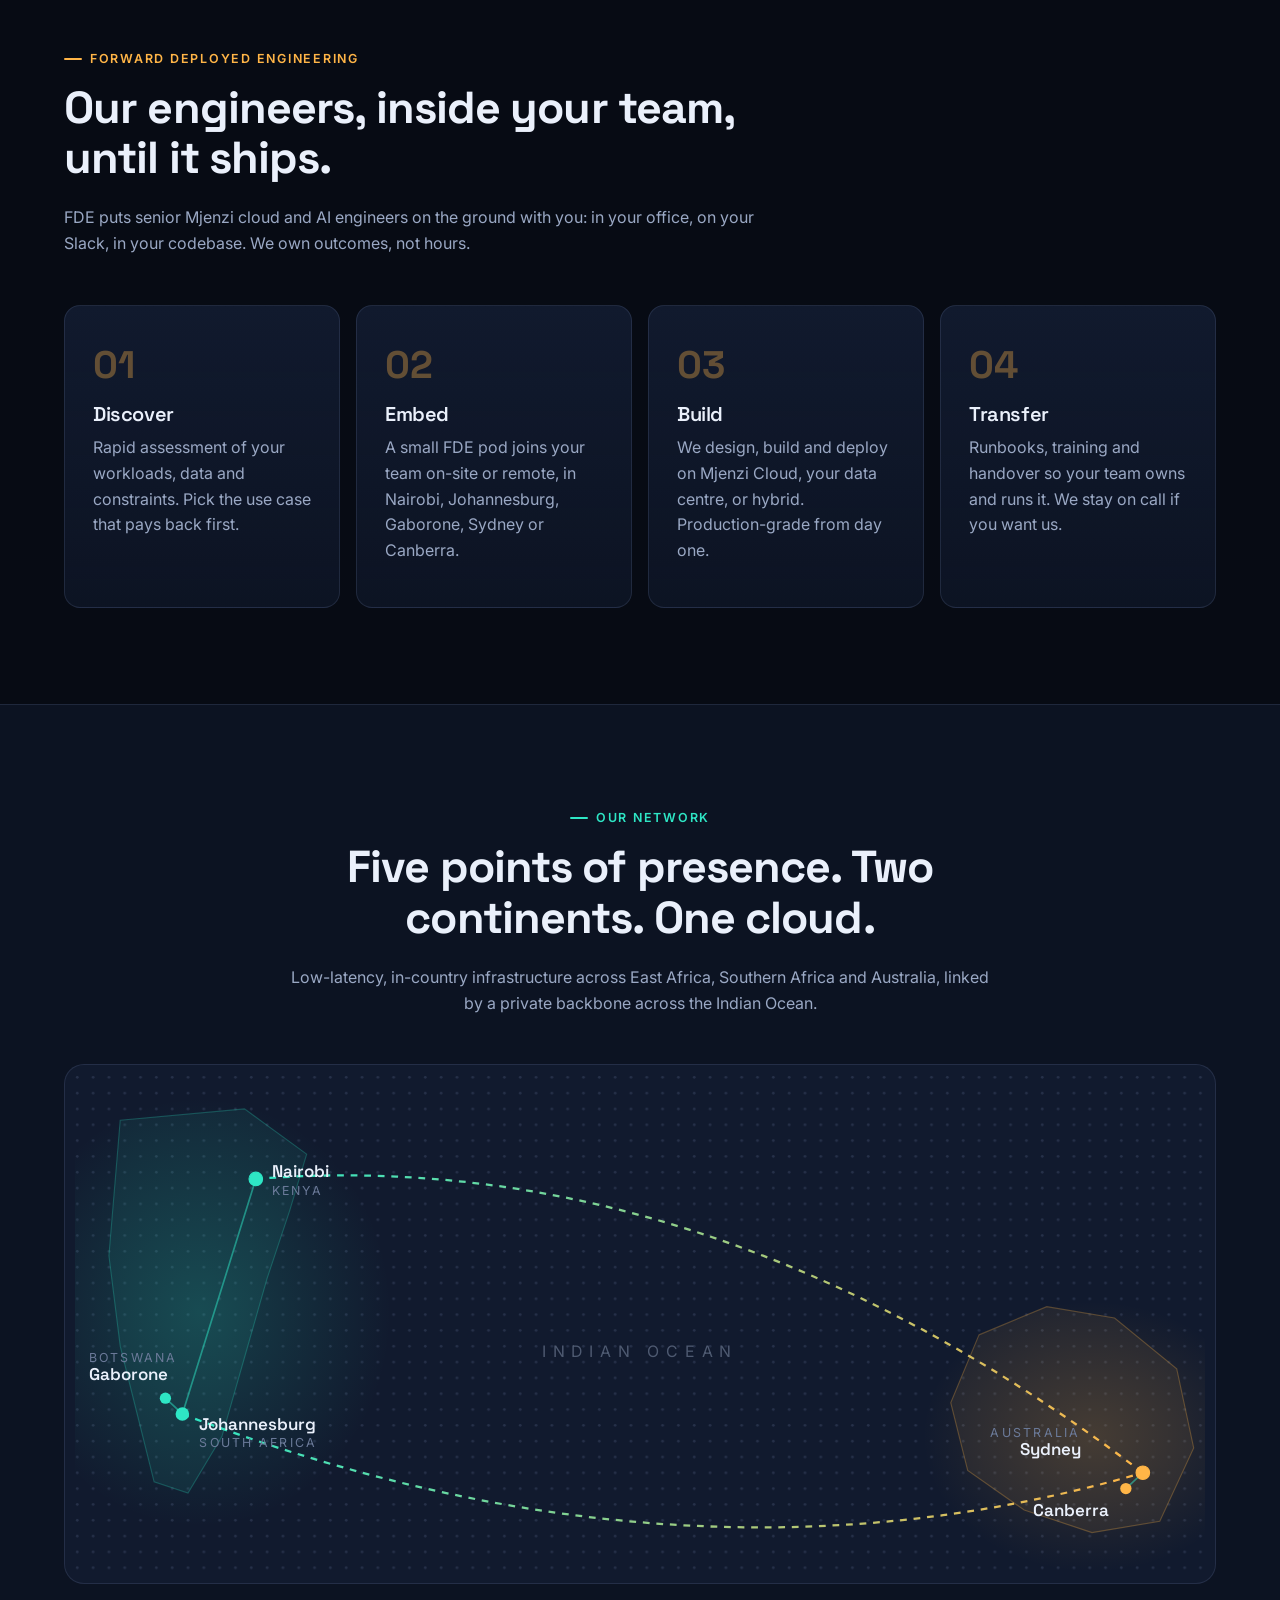
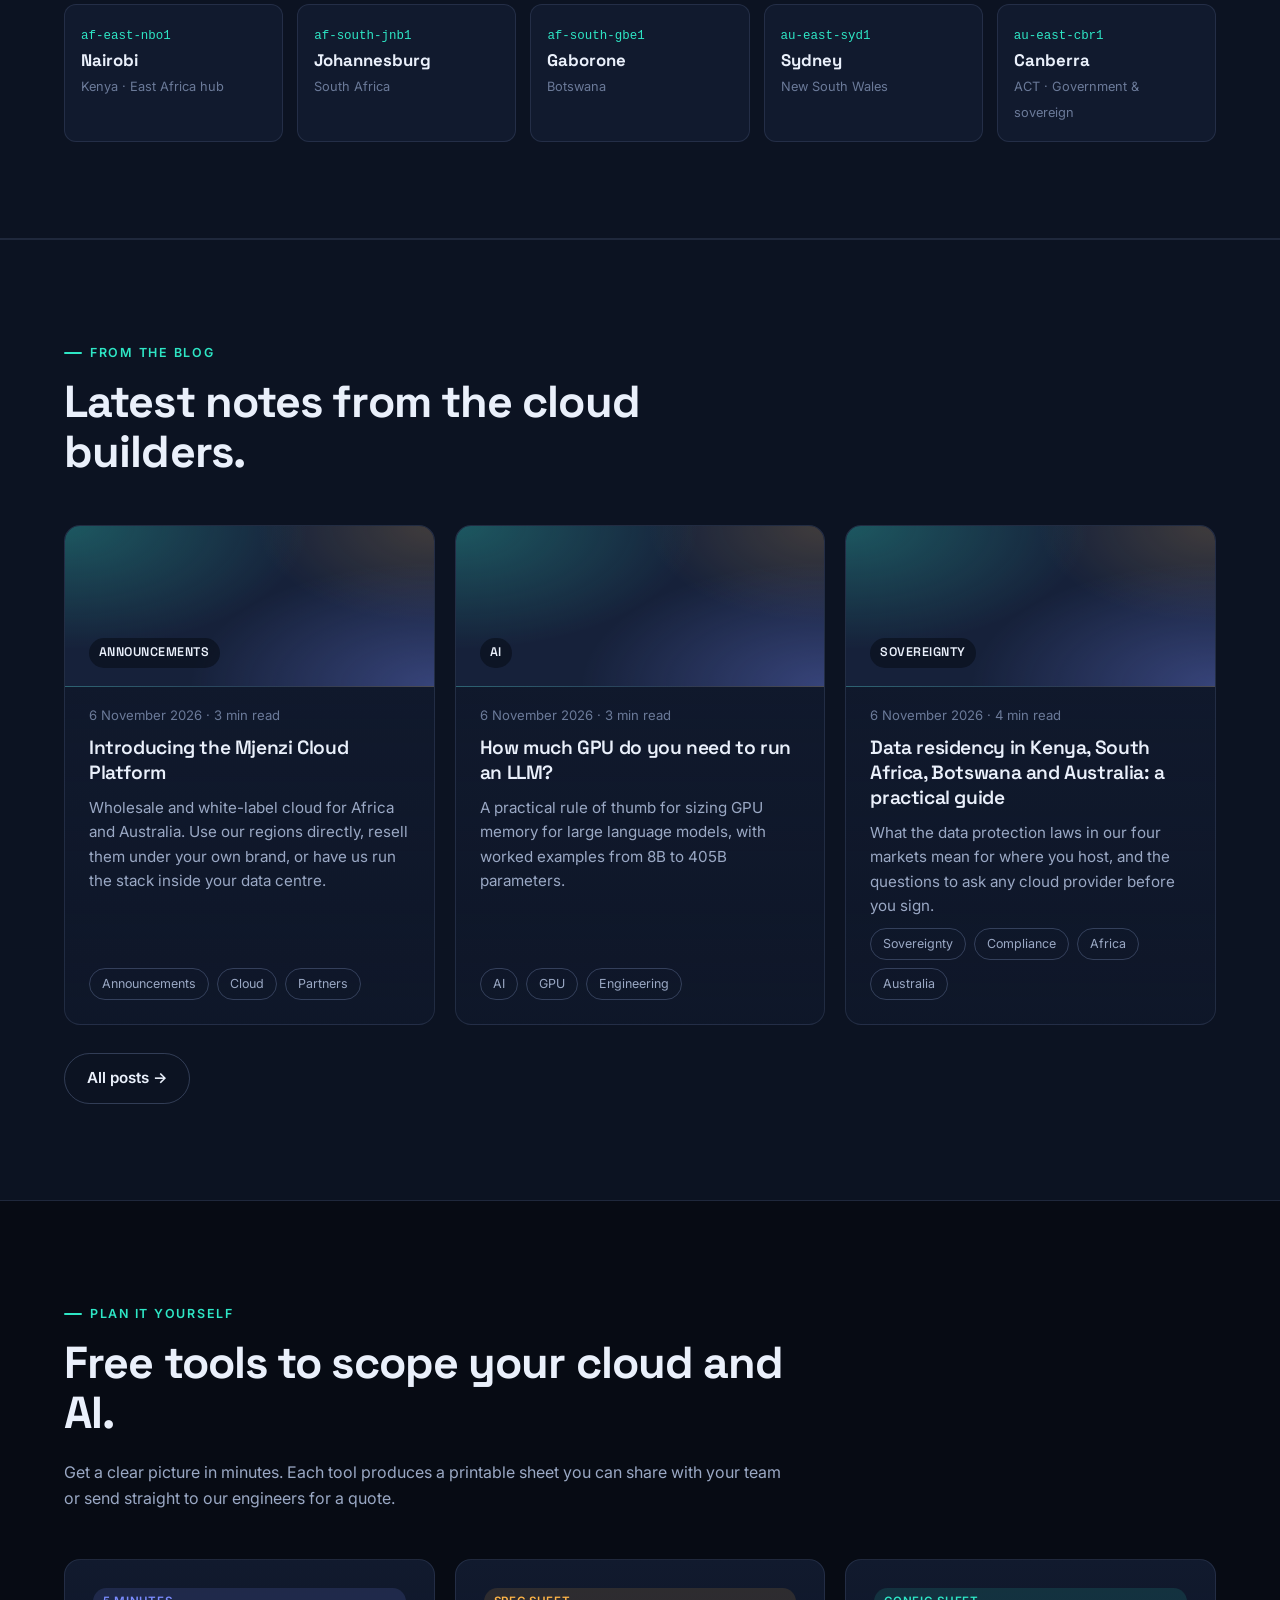
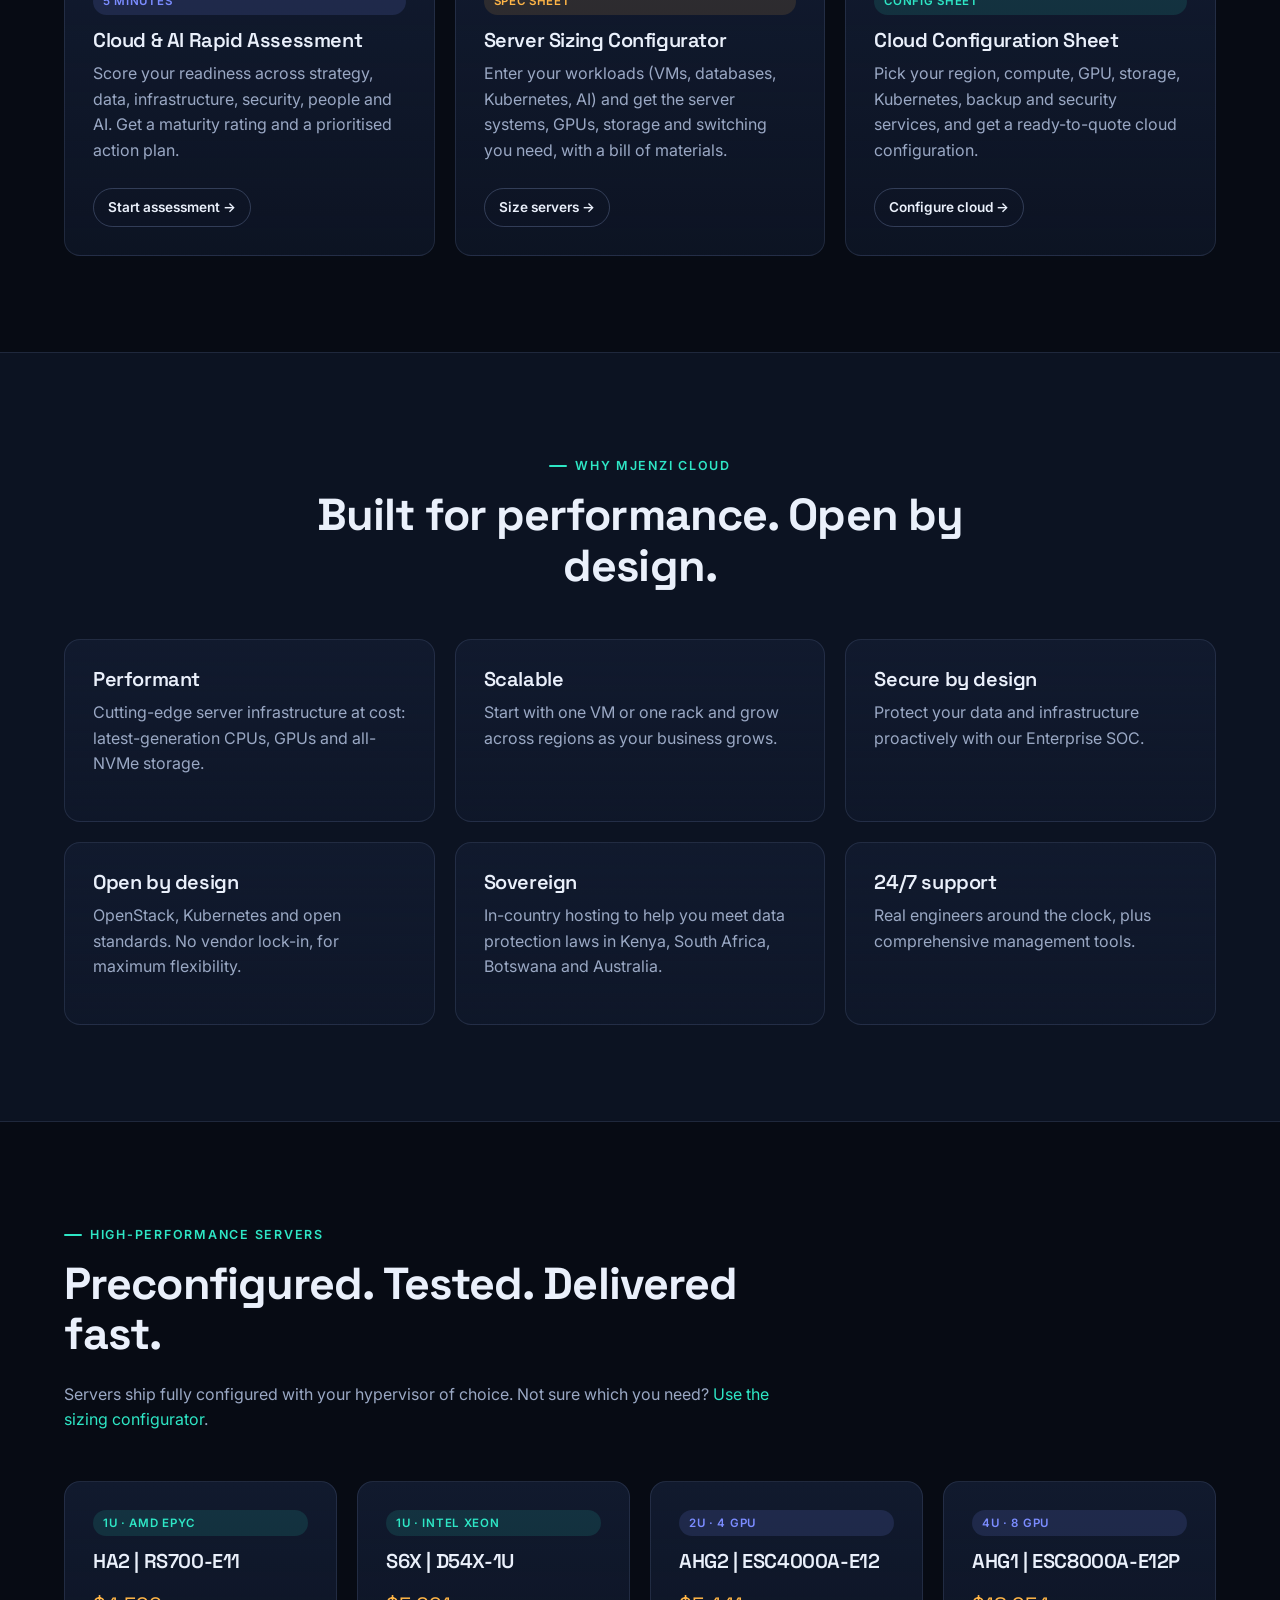
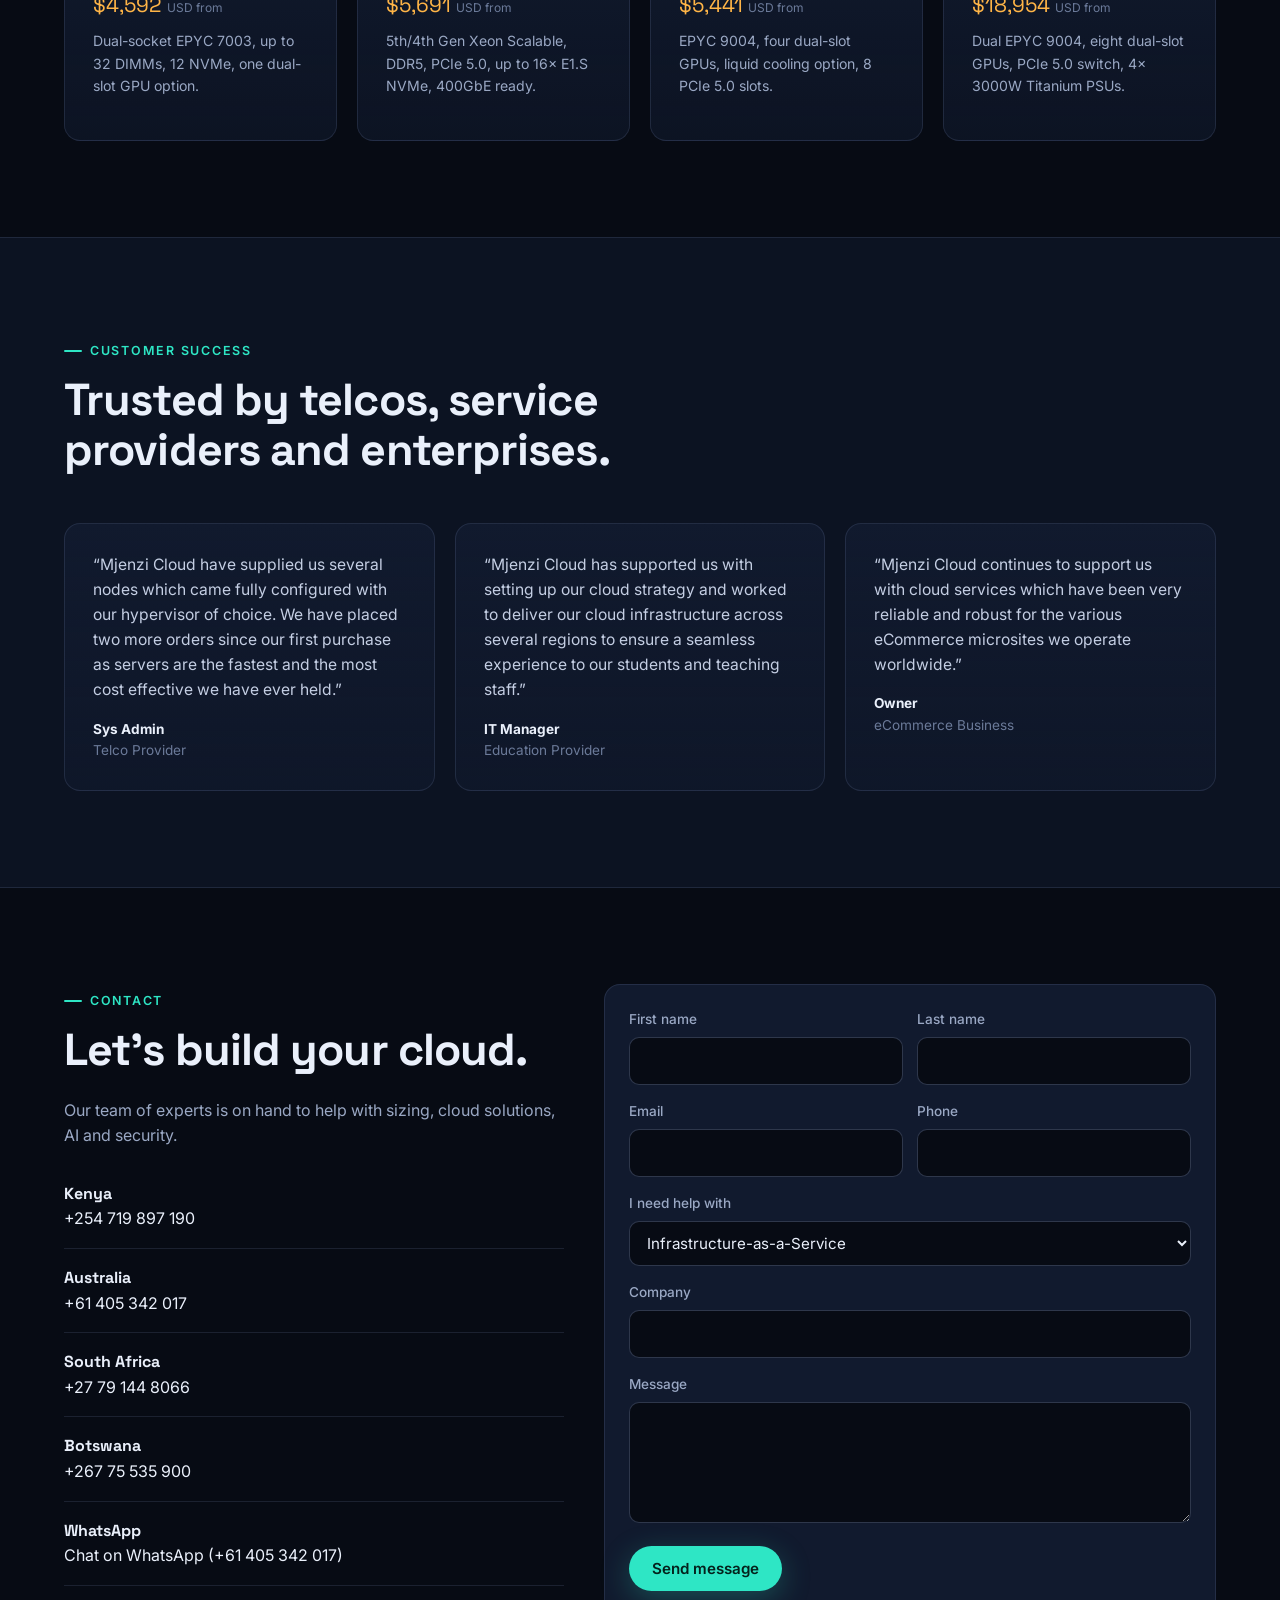
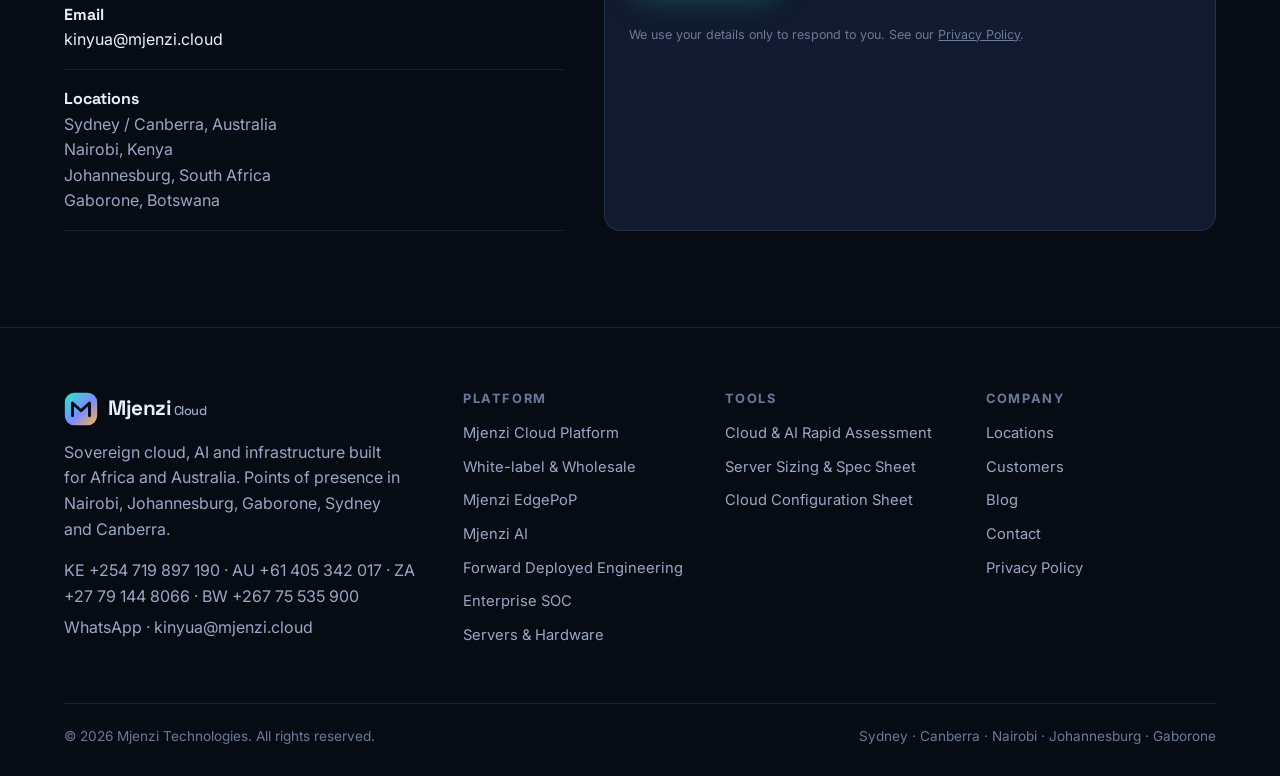
==== commit 6592f10e: "Add Mjenzi Cloud Platform page (white-label, wholesale, EdgePoP) and Markdown blog with 3 posts, RSS" ====
--- a/index.html
+++ b/index.html
@@ -17,7 +17,7 @@
   <link rel="preconnect" href="https://fonts.googleapis.com">
   <link rel="preconnect" href="https://fonts.gstatic.com" crossorigin>
   <link href="https://fonts.googleapis.com/css2?family=Inter:wght@400;500;600;700&family=Space+Grotesk:wght@500;600;700&display=swap" rel="stylesheet">
-  <link rel="stylesheet" href="assets/styles.css?v=20261106">
+  <link rel="stylesheet" href="assets/styles.css?v=20261106b">
   <style>
     .hero { padding: 110px 0 90px; overflow: hidden; }
     .hero::before { content: ""; position: absolute; inset: -20% -10% auto; height: 900px; background:
@@ -178,7 +178,7 @@
           <div>Private networking &amp; interconnect</div>
           <div>Preconfigured cloud solutions</div>
         </div>
-        <div class="actions"><a class="btn btn-primary btn-sm" href="cloud-config.html">Build a cloud configuration</a></div>
+        <div class="actions"><a class="btn btn-primary btn-sm" href="platform.html">Explore the platform</a><a class="btn btn-ghost btn-sm" href="platform.html#partners">White-label &amp; wholesale</a></div>
       </article>
       <article class="card reveal" id="svc-ai">
         <span class="new-badge">NEW</span>
@@ -324,6 +324,41 @@
   </div>
 </section>
 
+<!-- blog:latest -->
+<section id="blog" class="alt">
+  <div class="wrap">
+    <div class="section-head reveal">
+      <div class="eyebrow">From the blog</div>
+      <h2>Latest notes from the cloud builders.</h2>
+    </div>
+    <div class="grid g3 post-grid">
+      <a class="card post-card reveal" href="/blog/introducing-mjenzi-cloud-platform.html" data-tags="announcements cloud partners">
+        <div class="post-cover gen" aria-hidden="true"><span>Announcements</span></div>
+        <div class="post-meta"><time datetime="2026-11-06">6 November 2026</time> · 3 min read</div>
+        <h3>Introducing the Mjenzi Cloud Platform</h3>
+        <p>Wholesale and white-label cloud for Africa and Australia. Use our regions directly, resell them under your own brand, or have us run the stack inside your data centre.</p>
+        <div class="tchips"><span class="tchip">Announcements</span><span class="tchip">Cloud</span><span class="tchip">Partners</span></div>
+      </a>
+      <a class="card post-card reveal" href="/blog/how-much-gpu-do-you-need-to-run-an-llm.html" data-tags="ai gpu engineering">
+        <div class="post-cover gen" aria-hidden="true"><span>AI</span></div>
+        <div class="post-meta"><time datetime="2026-11-06">6 November 2026</time> · 3 min read</div>
+        <h3>How much GPU do you need to run an LLM?</h3>
+        <p>A practical rule of thumb for sizing GPU memory for large language models, with worked examples from 8B to 405B parameters.</p>
+        <div class="tchips"><span class="tchip">AI</span><span class="tchip">GPU</span><span class="tchip">Engineering</span></div>
+      </a>
+      <a class="card post-card reveal" href="/blog/data-residency-kenya-south-africa-botswana-australia.html" data-tags="sovereignty compliance africa australia">
+        <div class="post-cover gen" aria-hidden="true"><span>Sovereignty</span></div>
+        <div class="post-meta"><time datetime="2026-11-06">6 November 2026</time> · 4 min read</div>
+        <h3>Data residency in Kenya, South Africa, Botswana and Australia: a practical guide</h3>
+        <p>What the data protection laws in our four markets mean for where you host, and the questions to ask any cloud provider before you sign.</p>
+        <div class="tchips"><span class="tchip">Sovereignty</span><span class="tchip">Compliance</span><span class="tchip">Africa</span><span class="tchip">Australia</span></div>
+      </a>
+    </div>
+    <div class="actions" style="margin-top:28px"><a class="btn btn-ghost" href="/blog/">All posts →</a></div>
+  </div>
+</section>
+<!-- /blog:latest -->
+
 <!-- TOOLS -->
 <section id="tools">
   <div class="wrap">
@@ -434,6 +469,8 @@
       <div class="field"><label for="topic">I need help with</label>
         <select id="topic" name="topic">
           <option>Infrastructure-as-a-Service</option>
+          <option>White-label / wholesale cloud partner</option>
+          <option>Mjenzi EdgePoP (cloud in my data centre)</option>
           <option>Mjenzi AI / GPU cloud</option>
           <option>Forward Deployed Engineering</option>
           <option>Server infrastructure sizing</option>
@@ -453,7 +490,7 @@
   </div>
 </section>
 
-<script src="assets/common.js?v=20261106"></script>
+<script src="assets/common.js?v=20261106b"></script>
 <script>
   document.getElementById("contactForm").addEventListener("submit", (e) => {
     e.preventDefault();
--- a/assets/styles.css
+++ b/assets/styles.css
@@ -155,6 +155,71 @@
 .actions { display: flex; gap: 10px; flex-wrap: wrap; margin-top: 18px; }
 .print-only { display: none; }
 
+/* Blog */
+.tchips { display: flex; flex-wrap: wrap; gap: 8px; }
+.tchip { display: inline-block; padding: 5px 12px; border: 1px solid var(--line-strong); border-radius: 999px; font-size: .78rem; color: var(--muted); background: none; font: inherit; font-size: .78rem; cursor: pointer; }
+a.tchip:hover, button.tchip:hover { color: var(--text); border-color: var(--accent); }
+.tchip.active { background: rgba(46,230,197,.12); border-color: var(--accent); color: var(--text); }
+.filters { margin-top: 26px; }
+.post-grid { align-items: stretch; }
+.post-card { display: flex; flex-direction: column; gap: 10px; padding: 0 0 24px; color: inherit; }
+.post-card[hidden] { display: none; }
+.post-card:hover { transform: translateY(-3px); border-color: var(--accent); }
+.post-card > :not(.post-cover) { margin-left: 24px; margin-right: 24px; }
+.post-card h3 { margin: 0; font-size: 1.2rem; line-height: 1.3; }
+.post-card p { margin: 0; color: var(--muted); font-size: .95rem; flex: 1; }
+.post-cover { width: 100%; aspect-ratio: 16/7; object-fit: cover; display: block; border-bottom: 1px solid var(--line); margin-bottom: 8px; }
+.post-cover.gen { display: grid; place-items: end start; padding: 18px 24px; background: radial-gradient(120% 140% at 0% 0%, rgba(46,230,197,.28), transparent 55%), radial-gradient(120% 140% at 100% 100%, rgba(123,140,255,.32), transparent 55%), radial-gradient(80% 100% at 100% 0%, rgba(255,181,71,.18), transparent 60%), var(--surface-2); }
+.post-cover.gen span { font-family: var(--display); font-weight: 600; letter-spacing: .04em; text-transform: uppercase; font-size: .78rem; color: var(--text); background: rgba(7,11,20,.55); padding: 5px 10px; border-radius: 999px; }
+.post-meta { color: var(--faint); font-size: .82rem; }
+.empty { color: var(--muted); }
+.post-head { padding-top: 64px; padding-bottom: 28px; }
+.post-head > * { max-width: 860px; }
+.post-head .back { color: var(--muted); font-size: .9rem; display: inline-block; margin-bottom: 22px; }
+.post-head .back:hover { color: var(--accent); }
+.post-head h1 { font-size: clamp(2rem, 4.6vw, 3.2rem); line-height: 1.12; margin: 16px 0 14px; }
+.post-lede { font-size: 1.15rem; color: #b9c5dd; margin: 0 0 16px; }
+.post-layout { display: grid; grid-template-columns: minmax(0, 760px) 220px; gap: 56px; align-items: start; padding-bottom: 80px; }
+.toc { position: sticky; top: 96px; display: flex; flex-direction: column; gap: 8px; font-size: .88rem; border-left: 1px solid var(--line); padding-left: 18px; }
+.toc b { font-size: .72rem; letter-spacing: .12em; text-transform: uppercase; color: var(--faint); margin-bottom: 4px; }
+.toc a { color: var(--muted); }
+.toc a:hover { color: var(--accent); }
+.prose { font-size: 1.06rem; line-height: 1.75; color: #c9d3e8; min-width: 0; }
+.prose h2 { font-size: 1.6rem; margin: 2.1em 0 .6em; color: var(--text); scroll-margin-top: 90px; }
+.prose h3 { font-size: 1.22rem; margin: 1.7em 0 .5em; color: var(--text); scroll-margin-top: 90px; }
+.prose p, .prose ul, .prose ol { margin: 0 0 1.15em; }
+.prose ul, .prose ol { padding-left: 1.3em; }
+.prose li { margin-bottom: .4em; }
+.prose a { color: var(--accent); text-decoration: underline; text-underline-offset: 3px; }
+.prose strong { color: var(--text); }
+.prose code { font-family: ui-monospace, SFMono-Regular, Menlo, monospace; font-size: .88em; background: rgba(255,255,255,.06); border: 1px solid var(--line); border-radius: 6px; padding: 1px 6px; }
+.prose pre { background: var(--surface); border: 1px solid var(--line); border-radius: var(--radius-sm); padding: 16px 18px; overflow-x: auto; margin: 0 0 1.3em; }
+.prose pre code { background: none; border: 0; padding: 0; font-size: .9rem; }
+.prose blockquote { margin: 1.4em 0; padding: 14px 20px; border-left: 3px solid var(--accent); background: rgba(46,230,197,.06); border-radius: 0 var(--radius-sm) var(--radius-sm) 0; }
+.prose blockquote p:last-child { margin-bottom: 0; }
+.prose img { max-width: 100%; border-radius: var(--radius-sm); }
+.prose hr { border: 0; border-top: 1px solid var(--line); margin: 2em 0; }
+.table-wrap { overflow-x: auto; margin: 0 0 1.4em; border: 1px solid var(--line); border-radius: var(--radius-sm); }
+.prose table { width: 100%; border-collapse: collapse; font-size: .92rem; }
+.prose th, .prose td { text-align: left; padding: 10px 14px; border-bottom: 1px solid var(--line); vertical-align: top; }
+.prose th { color: var(--faint); font-weight: 600; font-size: .74rem; text-transform: uppercase; letter-spacing: .08em; background: rgba(255,255,255,.02); }
+.prose tr:last-child td { border-bottom: 0; }
+.post-cta { margin: 2.4em 0 1.6em; padding: 24px; border: 1px solid var(--line-strong); border-radius: var(--radius); background: linear-gradient(135deg, rgba(46,230,197,.08), rgba(123,140,255,.08)); display: grid; gap: 6px; }
+.post-cta b { color: var(--text); font-family: var(--display); font-size: 1.15rem; }
+.post-cta span { color: var(--muted); font-size: .95rem; }
+.post-cta .actions { margin-top: 10px; }
+.post-cta a { text-decoration: none; }
+.share { display: flex; flex-wrap: wrap; gap: 14px; align-items: center; font-size: .9rem; color: var(--faint); }
+.share a { color: var(--muted); text-decoration: none; }
+.share a:hover { color: var(--accent); }
+.post-nav { display: grid; grid-template-columns: 1fr 1fr; gap: 16px; margin-top: 32px; padding-top: 24px; border-top: 1px solid var(--line); }
+.post-nav a { color: var(--text); text-decoration: none; font-size: .95rem; line-height: 1.4; }
+.post-nav a small { display: block; color: var(--faint); font-size: .78rem; margin-bottom: 4px; }
+.post-nav a.next { text-align: right; grid-column: 2; }
+.post-nav a:hover { color: var(--accent); }
+@media (max-width: 1000px) { .post-layout { grid-template-columns: 1fr; } .toc { display: none; } }
+@media (max-width: 600px) { .post-nav { grid-template-columns: 1fr; } .post-nav a.next { grid-column: 1; text-align: left; } .prose { font-size: 1rem; } }
+
 @media print {
   body { background: #fff; color: #111; font-size: 11pt; }
   .site-header, .site-footer, .no-print, .tool-hero .btn { display: none !important; }
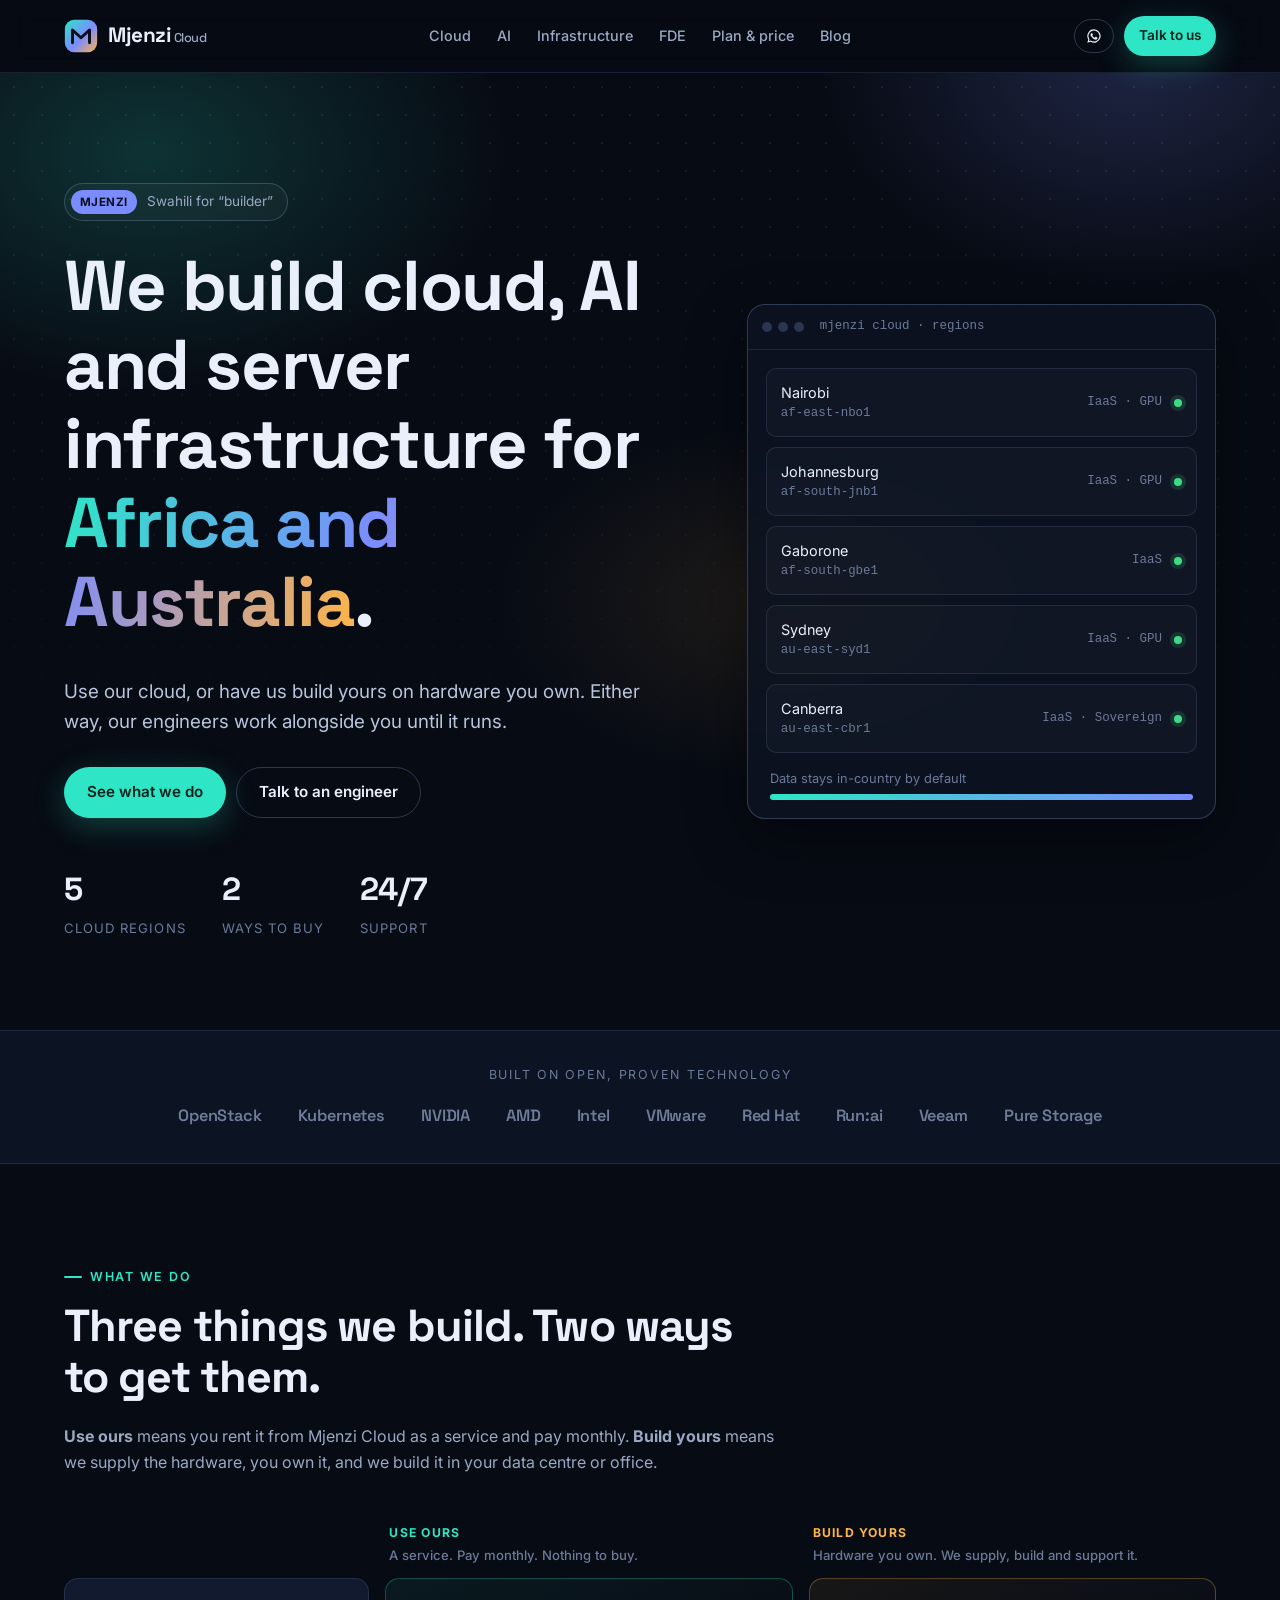
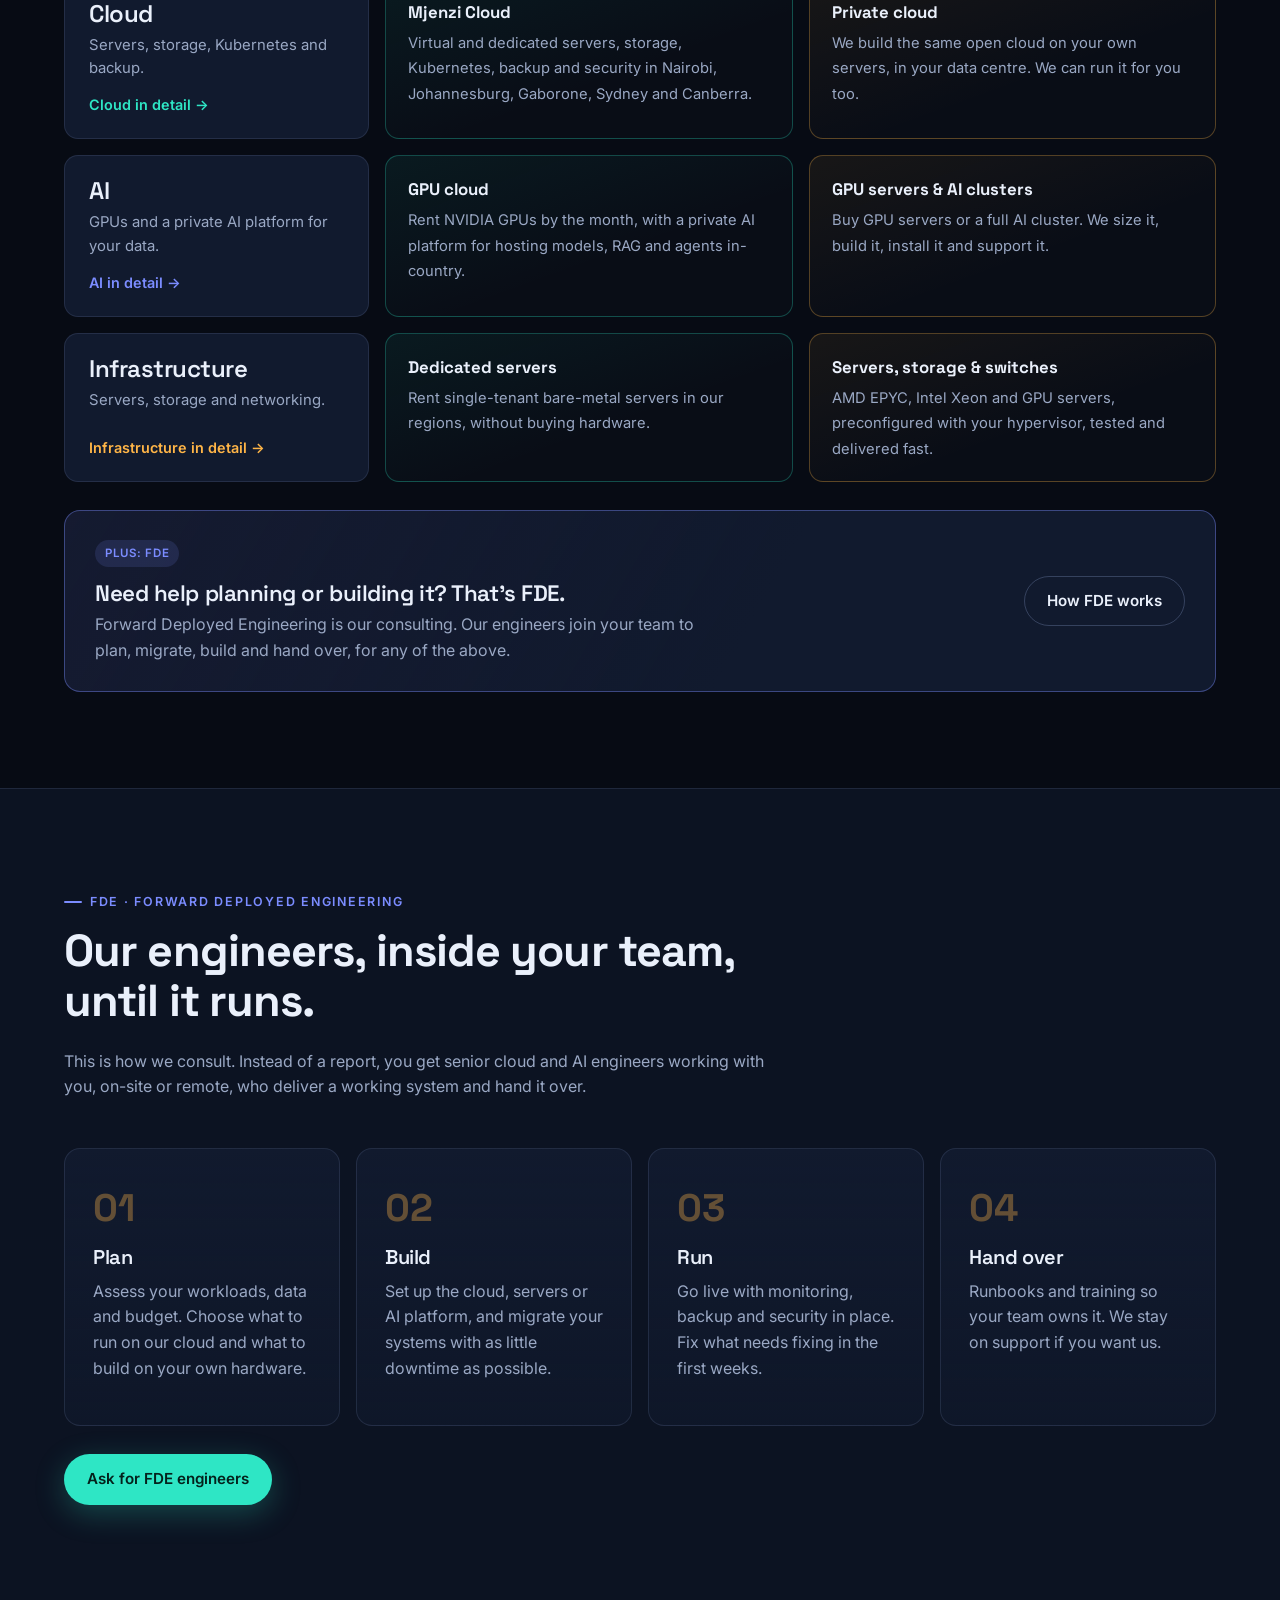
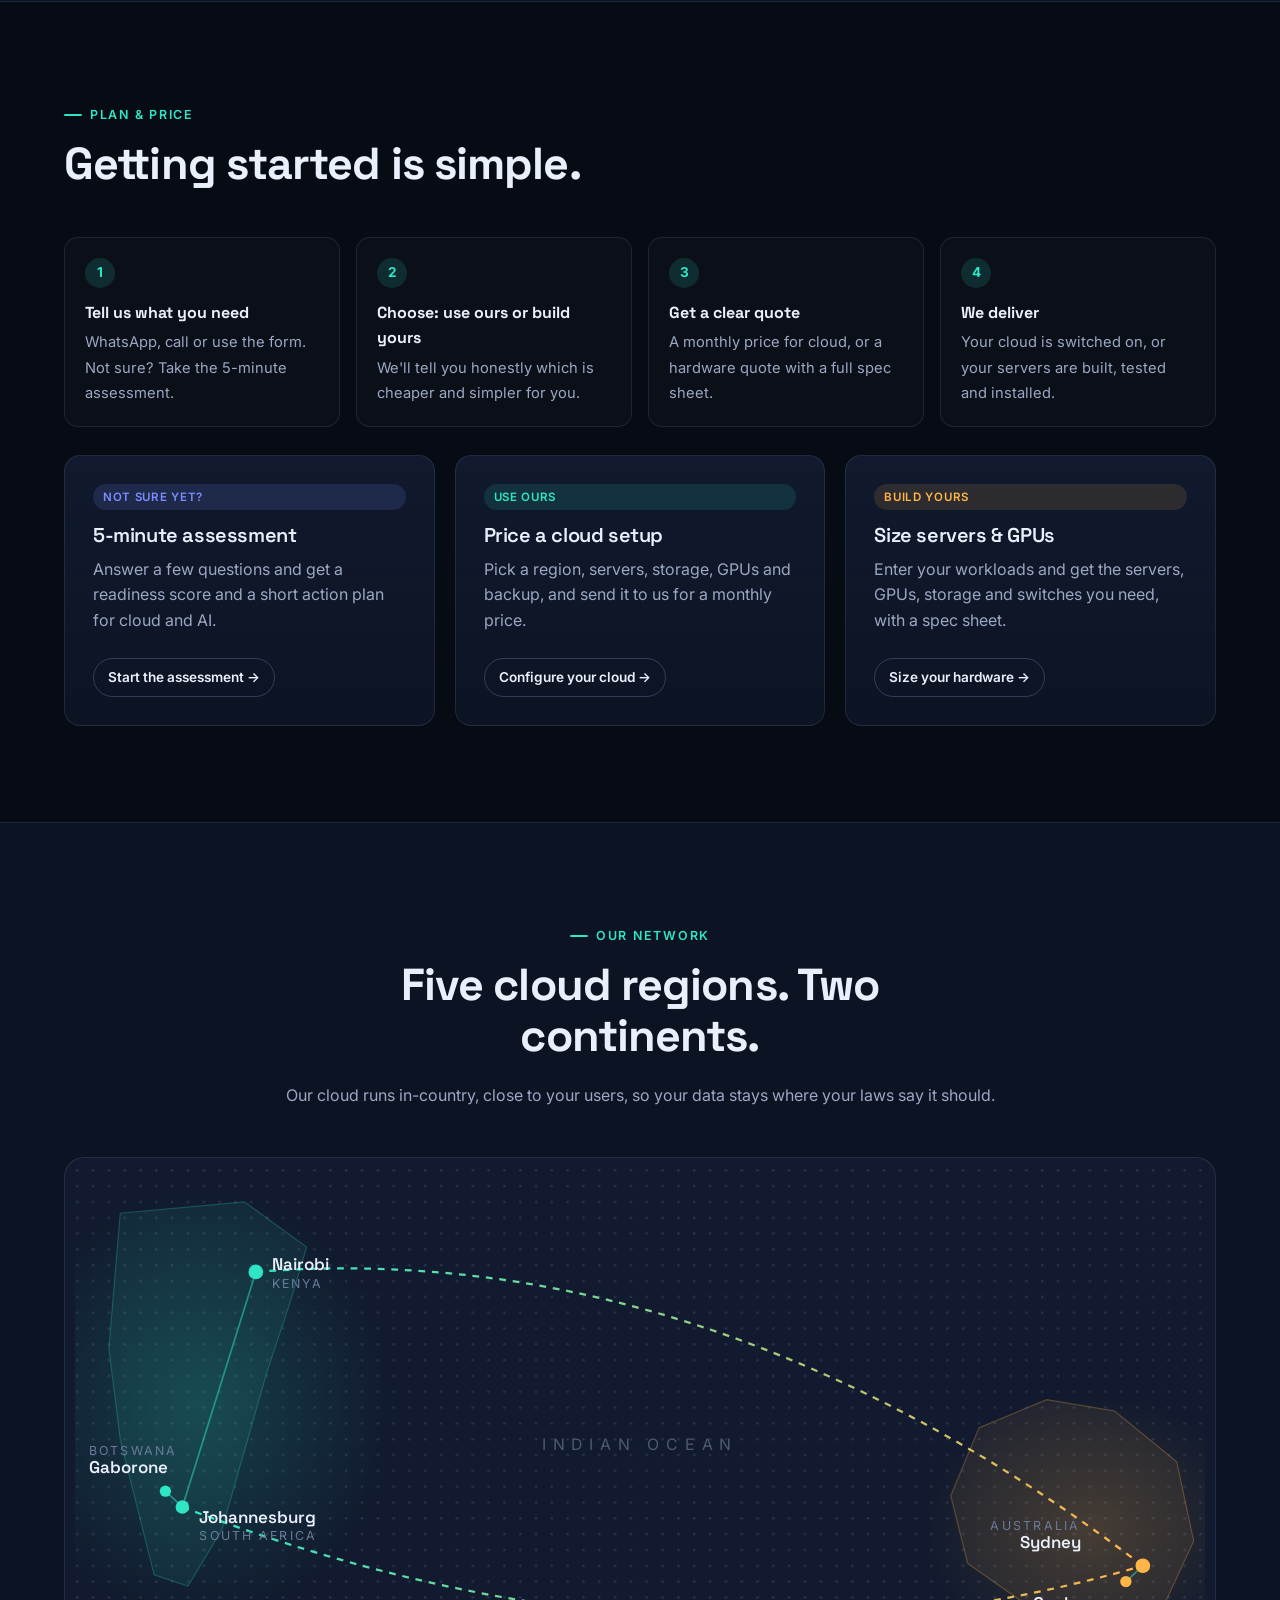
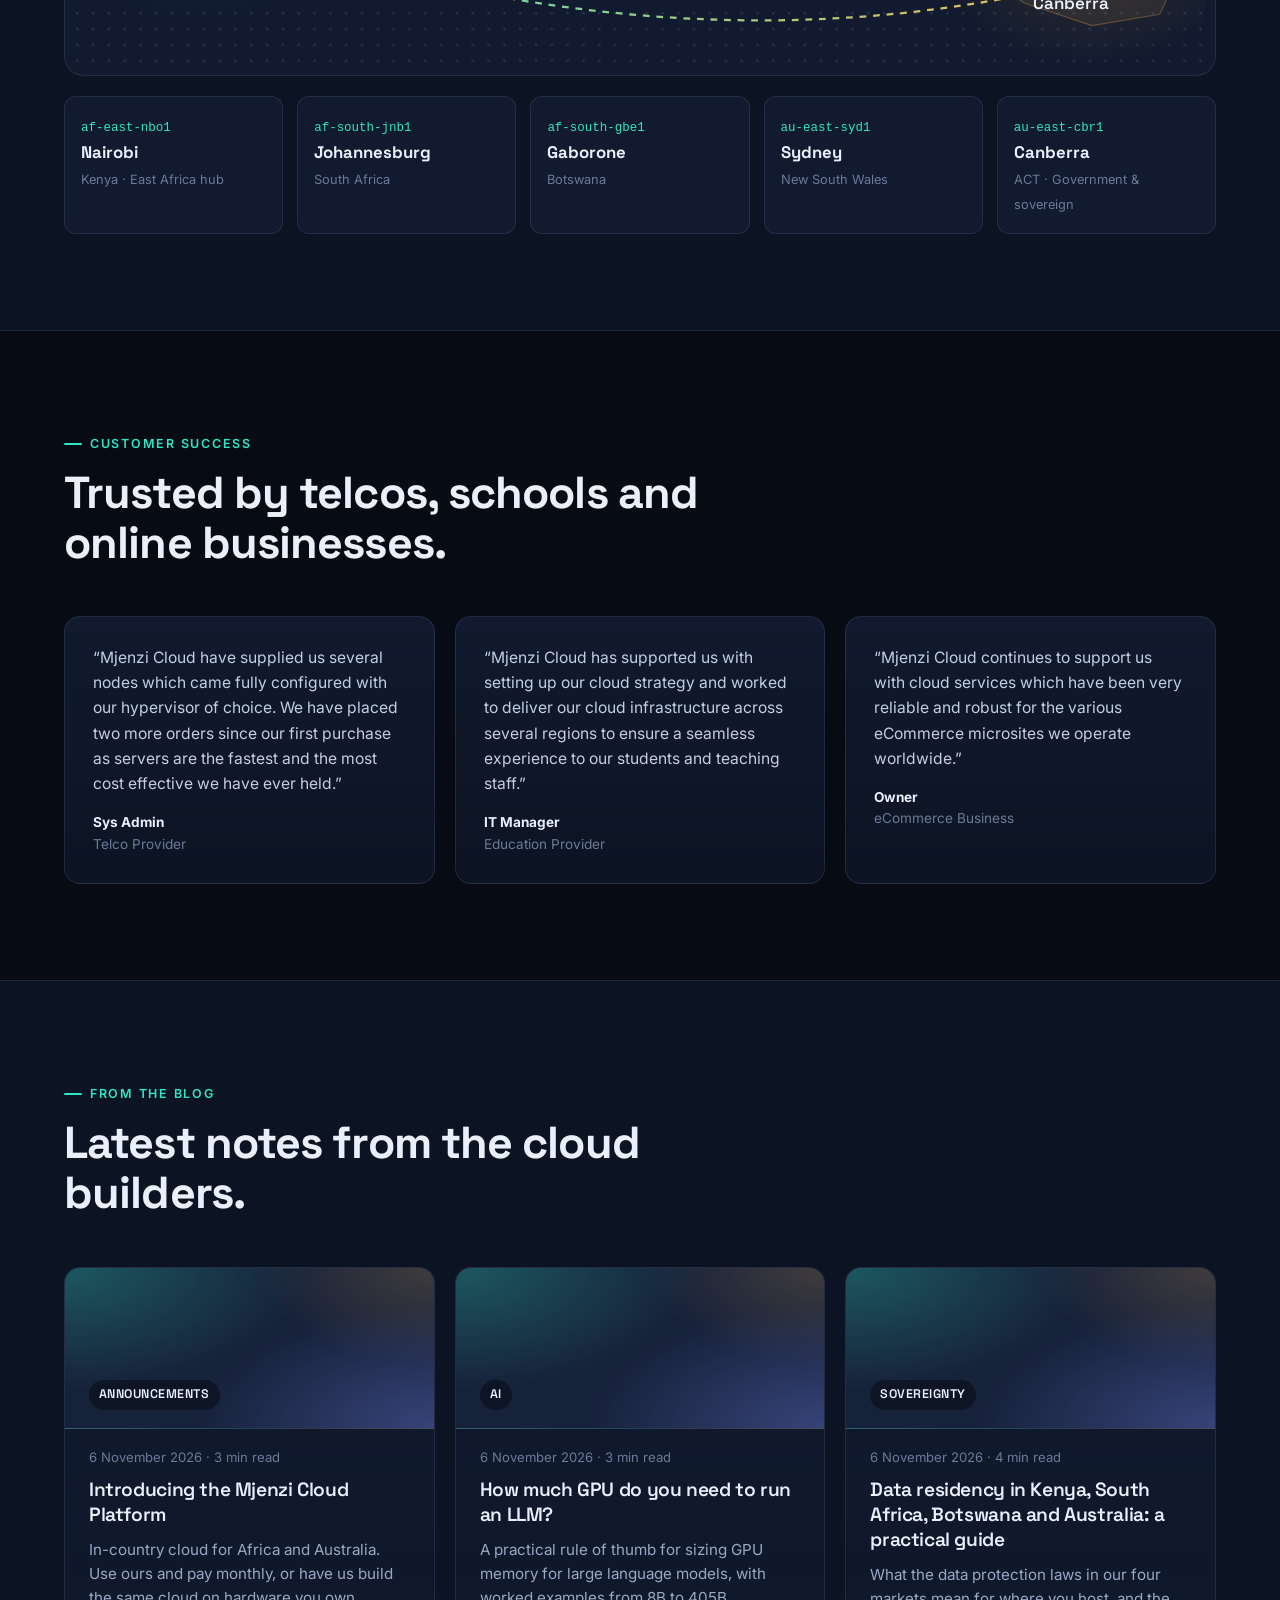
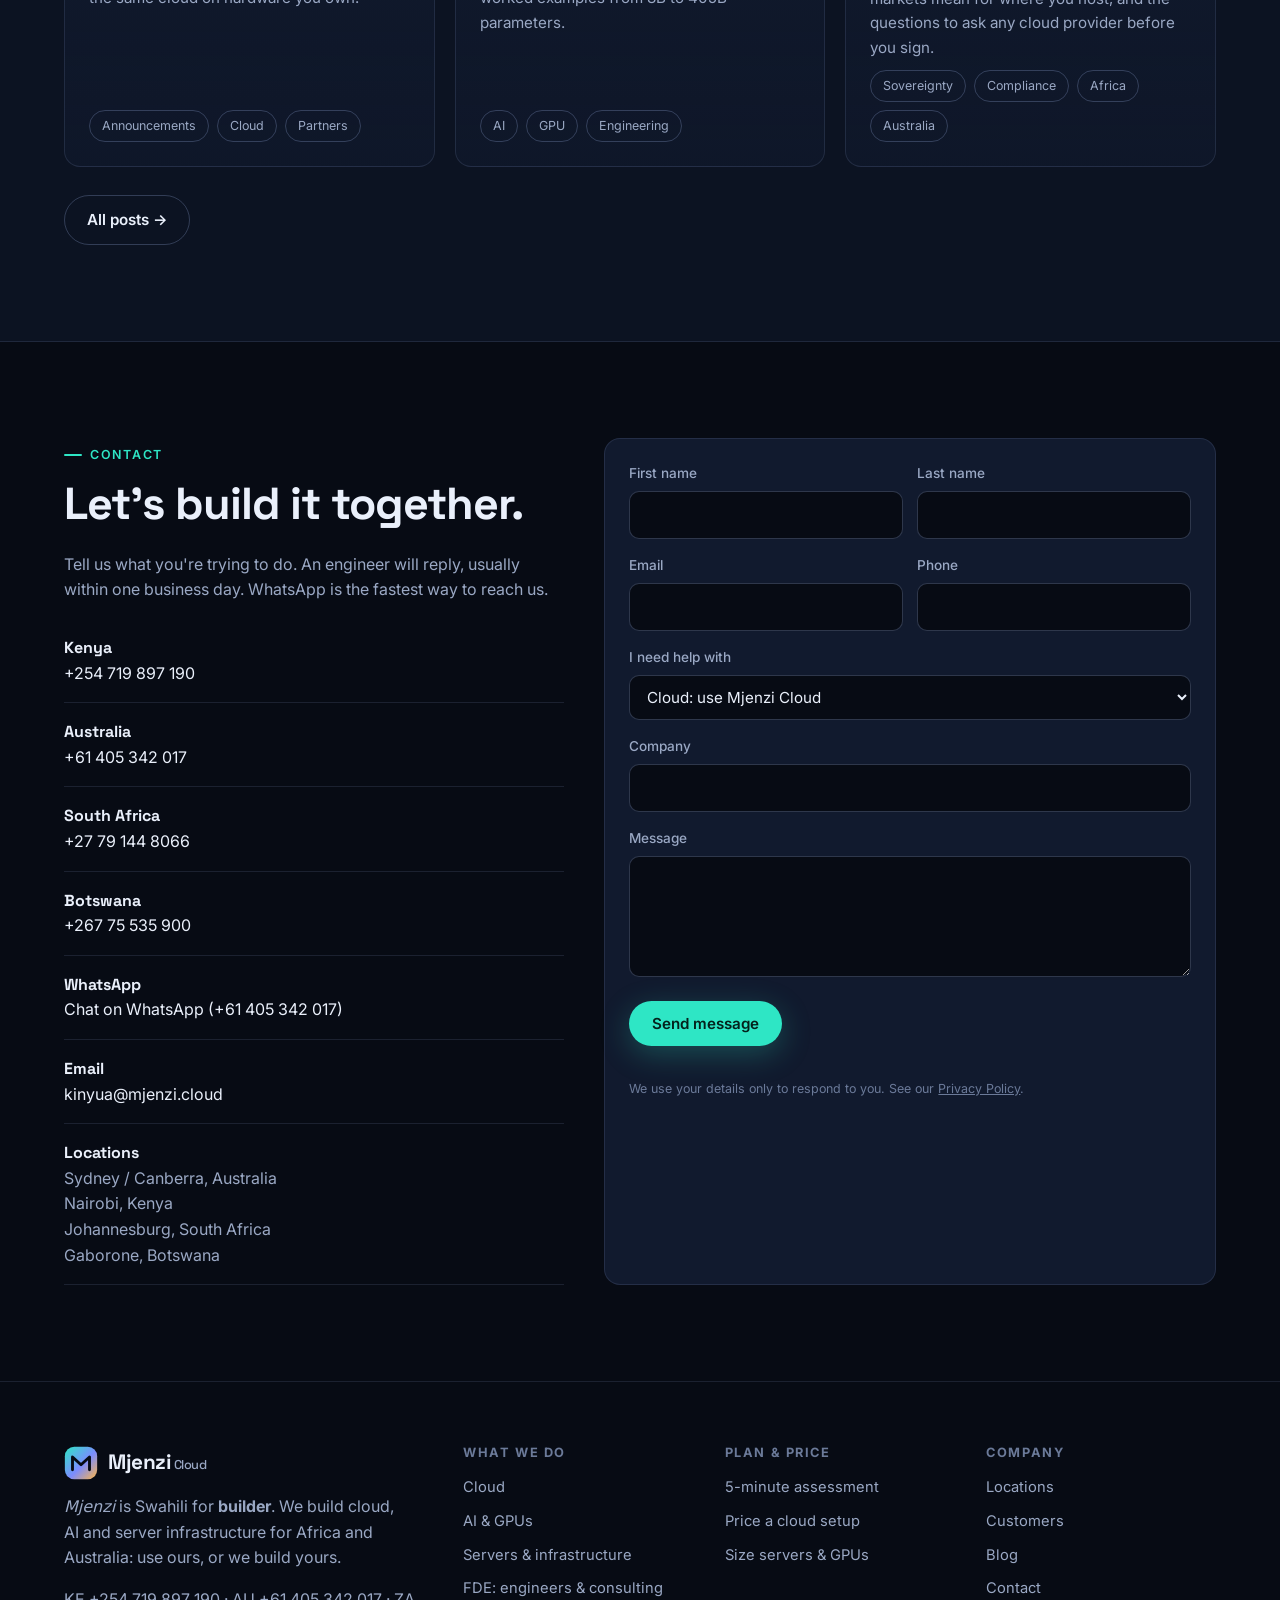
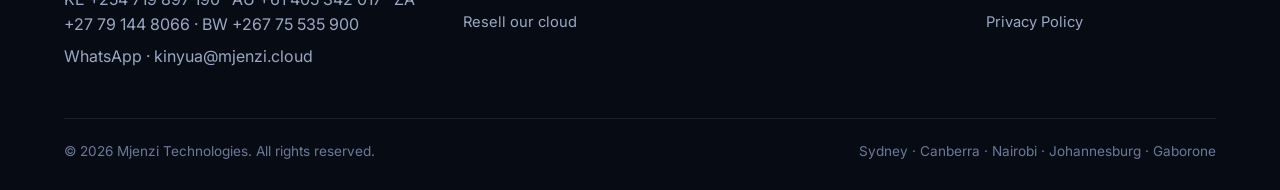
==== commit d10eef05: "Simplify site around Cloud, AI and Infrastructure: use ours (service) or build yours (hardware) - Ho" ====
--- a/index.html
+++ b/index.html
@@ -3,21 +3,21 @@
 <head>
   <meta charset="utf-8">
   <meta name="viewport" content="width=device-width, initial-scale=1">
-  <title>Mjenzi Cloud — Cloud &amp; AI for Africa and Australia</title>
-  <meta name="description" content="Mjenzi Cloud builds sovereign Infrastructure-as-a-Service, GPU cloud and AI for Africa and Australia, with points of presence in Nairobi, Johannesburg, Gaborone, Sydney and Canberra.">
+  <title>Mjenzi Cloud — We build cloud, AI and server infrastructure</title>
+  <meta name="description" content="Mjenzi is Swahili for builder. We build cloud, AI and server infrastructure for Africa and Australia: use our cloud in Nairobi, Johannesburg, Gaborone, Sydney and Canberra, or have us build yours on hardware you own.">
   <link rel="icon" href="assets/favicon.svg" type="image/svg+xml">
   <link rel="canonical" href="https://mjenzi.cloud/">
   <meta name="theme-color" content="#070b14">
   <meta property="og:type" content="website">
   <meta property="og:site_name" content="Mjenzi Cloud">
-  <meta property="og:title" content="Mjenzi Cloud — Cloud &amp; AI for Africa and Australia">
-  <meta property="og:description" content="Mjenzi Cloud: sovereign cloud, GPU and AI infrastructure across Africa and Australia.">
+  <meta property="og:title" content="Mjenzi Cloud — We build cloud, AI and server infrastructure">
+  <meta property="og:description" content="Use our cloud, or have us build yours. Cloud, AI and server infrastructure for Africa and Australia.">
   <meta property="og:url" content="https://mjenzi.cloud/">
   <meta name="twitter:card" content="summary">
   <link rel="preconnect" href="https://fonts.googleapis.com">
   <link rel="preconnect" href="https://fonts.gstatic.com" crossorigin>
   <link href="https://fonts.googleapis.com/css2?family=Inter:wght@400;500;600;700&family=Space+Grotesk:wght@500;600;700&display=swap" rel="stylesheet">
-  <link rel="stylesheet" href="assets/styles.css?v=20261106b">
+  <link rel="stylesheet" href="assets/styles.css?v=20261107a">
   <style>
     .hero { padding: 110px 0 90px; overflow: hidden; }
     .hero::before { content: ""; position: absolute; inset: -20% -10% auto; height: 900px; background:
@@ -118,17 +118,17 @@
 <section class="hero">
   <div class="wrap hero-grid">
     <div>
-      <a class="pill" href="#ai"><b>NEW</b> Mjenzi AI &amp; Forward Deployed Engineering</a>
-      <h1>The cloud &amp; AI builder for <span class="grad">Africa and Australia</span>.</h1>
-      <p class="lead">Sovereign Infrastructure-as-a-Service, GPU cloud and hands-on AI engineering, delivered from points of presence in Nairobi, Johannesburg, Gaborone, Sydney and Canberra. Open by design. No lock-in.</p>
+      <span class="pill"><b>MJENZI</b> Swahili for “builder”</span>
+      <h1>We build cloud, AI and server infrastructure for <span class="grad">Africa and Australia</span>.</h1>
+      <p class="lead">Use our cloud, or have us build yours on hardware you own. Either way, our engineers work alongside you until it runs.</p>
       <div class="actions">
-        <a class="btn btn-primary" href="assessment.html">Take the 5-minute Cloud &amp; AI assessment →</a>
-        <a class="btn btn-ghost" href="sizing.html">Size your infrastructure</a>
+        <a class="btn btn-primary" href="#what">See what we do</a>
+        <a class="btn btn-ghost" href="#contact">Talk to an engineer</a>
       </div>
       <div class="hero-stats">
-        <div><b>5</b><span>Points of presence</span></div>
-        <div><b>2</b><span>Continents</span></div>
-        <div><b>24/7</b><span>eSOC &amp; support</span></div>
+        <div><b>5</b><span>Cloud regions</span></div>
+        <div><b>2</b><span>Ways to buy</span></div>
+        <div><b>24/7</b><span>Support</span></div>
       </div>
     </div>
     <div class="console" aria-label="Mjenzi Cloud regions status illustration">
@@ -157,108 +157,95 @@
   </div>
 </div>
 
-<!-- SERVICES -->
-<section id="services">
+<!-- WHAT WE DO -->
+<section id="what">
   <div class="wrap">
     <div class="section-head reveal">
-      <div class="eyebrow">What we build</div>
-      <h2>One partner from rack to model.</h2>
-      <p>Infrastructure-as-a-Service is still our core. Around it, we now offer Mjenzi AI and Forward Deployed Engineering, so you can go from bare metal to production AI with one team.</p>
-    </div>
-    <div class="grid g3">
-      <article class="card svc-lead reveal">
-        <span class="tag teal">Core platform</span>
-        <h3 style="font-size:1.6rem">Infrastructure-as-a-Service</h3>
-        <p>Performant, open cloud infrastructure in-region across Africa and Australia. Run virtual machines, bare metal, Kubernetes and storage close to your users, with data residency built in.</p>
-        <div class="feat">
-          <div>Virtual machines &amp; bare metal</div>
-          <div>Managed Kubernetes</div>
-          <div>Block, object &amp; file storage</div>
-          <div>Backup &amp; DR with Veeam</div>
-          <div>Private networking &amp; interconnect</div>
-          <div>Preconfigured cloud solutions</div>
-        </div>
-        <div class="actions"><a class="btn btn-primary btn-sm" href="platform.html">Explore the platform</a><a class="btn btn-ghost btn-sm" href="platform.html#partners">White-label &amp; wholesale</a></div>
-      </article>
-      <article class="card reveal" id="svc-ai">
-        <span class="new-badge">NEW</span>
-        <div class="icon" style="background:rgba(123,140,255,.14);color:var(--accent-3)"><svg viewBox="0 0 24 24" fill="none" stroke="currentColor" stroke-width="2"><path d="M12 2v4M12 18v4M4.9 4.9l2.8 2.8M16.3 16.3l2.8 2.8M2 12h4M18 12h4M4.9 19.1l2.8-2.8M16.3 7.7l2.8-2.8"/><circle cx="12" cy="12" r="3"/></svg></div>
-        <h3>Mjenzi AI</h3>
-        <p>GPU cloud, private AI platforms and sovereign model hosting. Train, fine-tune and serve models in-region on NVIDIA and AMD accelerators.</p>
-        <a href="#ai" style="color:var(--accent-3);font-weight:600;font-size:.9rem">Explore Mjenzi AI →</a>
-      </article>
-      <article class="card reveal">
-        <span class="new-badge" style="background:var(--accent-2)">NEW</span>
-        <div class="icon" style="background:rgba(255,181,71,.12);color:var(--accent-2)"><svg viewBox="0 0 24 24" fill="none" stroke="currentColor" stroke-width="2"><path d="M14.7 6.3a1 1 0 0 0 0 1.4l1.6 1.6a1 1 0 0 0 1.4 0l3.8-3.8a6 6 0 0 1-7.9 7.9l-6.9 6.9a2.1 2.1 0 0 1-3-3l6.9-6.9a6 6 0 0 1 7.9-7.9z"/></svg></div>
-        <h3>Forward Deployed Engineering</h3>
-        <p>Our engineers embed with your team to ship cloud and AI into production. Not slideware: working systems, owned by you.</p>
-        <a href="#fde" style="color:var(--accent-2);font-weight:600;font-size:.9rem">How FDE works →</a>
-      </article>
-      <article class="card reveal">
-        <div class="icon"><svg viewBox="0 0 24 24" fill="none" stroke="currentColor" stroke-width="2"><path d="M12 22s8-4 8-10V5l-8-3-8 3v7c0 6 8 10 8 10z"/></svg></div>
-        <h3>Enterprise SOC</h3>
-        <p>Secure by design. Our eSOC monitors and protects your infrastructure and workloads around the clock.</p>
-      </article>
-      <article class="card reveal">
-        <div class="icon"><svg viewBox="0 0 24 24" fill="none" stroke="currentColor" stroke-width="2"><rect x="3" y="4" width="18" height="6" rx="1.5"/><rect x="3" y="14" width="18" height="6" rx="1.5"/><path d="M7 7h.01M7 17h.01"/></svg></div>
-        <h3>Servers &amp; Hardware</h3>
-        <p>High-performance AMD EPYC, Intel Xeon and GPU servers, fully configured with your hypervisor of choice and delivered fast.</p>
-        <a href="sizing.html" style="color:var(--accent);font-weight:600;font-size:.9rem">Size your servers →</a>
-      </article>
-    </div>
-    <div class="grid g2" style="margin-top:20px">
-      <article class="card reveal">
-        <div class="icon"><svg viewBox="0 0 24 24" fill="none" stroke="currentColor" stroke-width="2"><path d="M4 6h16M4 12h16M4 18h10"/></svg></div>
-        <h3>X-as-a-Service</h3>
-        <p>Consume infrastructure, platforms and software as a service with predictable monthly pricing, from desktops to databases.</p>
-      </article>
-      <article class="card reveal">
-        <div class="icon"><svg viewBox="0 0 24 24" fill="none" stroke="currentColor" stroke-width="2"><circle cx="12" cy="8" r="4"/><path d="M4 21c1.5-4 4.5-6 8-6s6.5 2 8 6"/></svg></div>
-        <h3>Consulting</h3>
-        <p>Cloud strategy, migration planning and multi-region architecture, from first assessment to a delivered roadmap.</p>
-      </article>
-    </div>
-  </div>
-</section>
-
-<!-- MJENZI AI -->
-<section id="ai" class="alt">
-  <div class="wrap split">
-    <div class="reveal">
-      <div class="eyebrow" style="color:var(--accent-3)">Mjenzi AI</div>
-      <h2>Sovereign AI, built where your data lives.</h2>
-      <p>Most organisations in Africa and Australia send their data offshore to use AI. Mjenzi AI gives you GPU capacity and a private AI platform in-region, so sensitive data never has to leave the country.</p>
-      <ul class="checks">
-        <li><svg width="18" height="18" viewBox="0 0 24 24" fill="none" stroke="currentColor" stroke-width="2.5"><path d="M20 6 9 17l-5-5"/></svg><span><b>GPU cloud</b> on demand or reserved: NVIDIA and AMD Instinct accelerators for training and inference.</span></li>
-        <li><svg width="18" height="18" viewBox="0 0 24 24" fill="none" stroke="currentColor" stroke-width="2.5"><path d="M20 6 9 17l-5-5"/></svg><span><b>Private AI platform</b> with GPU orchestration (Run:ai, Kubernetes), model serving and vector databases.</span></li>
-        <li><svg width="18" height="18" viewBox="0 0 24 24" fill="none" stroke="currentColor" stroke-width="2.5"><path d="M20 6 9 17l-5-5"/></svg><span><b>Open and commercial models</b> hosted in-region behind your own network boundary.</span></li>
-        <li><svg width="18" height="18" viewBox="0 0 24 24" fill="none" stroke="currentColor" stroke-width="2.5"><path d="M20 6 9 17l-5-5"/></svg><span><b>On-prem AI clusters</b> designed, built and supported by us when you need your own hardware.</span></li>
-      </ul>
-      <div class="actions"><a class="btn btn-primary" href="sizing.html#ai" style="background:var(--accent-3);box-shadow:0 8px 30px rgba(123,140,255,.3)">Size a GPU cluster</a><a class="btn btn-ghost" href="assessment.html">Check your AI readiness</a></div>
-    </div>
-    <div class="ai-stack reveal" aria-label="Mjenzi AI stack">
-      <div class="layer"><b>Your AI applications</b><span>Copilots · agents · RAG · analytics</span></div>
-      <div class="layer"><b>Models</b><span>Open-weight &amp; commercial, fine-tuned</span></div>
-      <div class="layer"><b>AI platform</b><span>Serving · vector DB · MLOps · Run:ai</span></div>
-      <div class="layer"><b>GPU compute</b><span>NVIDIA · AMD Instinct · NVMe fabric</span></div>
-      <div class="layer"><b>Mjenzi IaaS</b><span>In-region · sovereign · eSOC protected</span></div>
+      <div class="eyebrow">What we do</div>
+      <h2>Three things we build. Two ways to get them.</h2>
+      <p><b>Use ours</b> means you rent it from Mjenzi Cloud as a service and pay monthly. <b>Build yours</b> means we supply the hardware, you own it, and we build it in your data centre or office.</p>
+    </div>
+    <div class="offer-head reveal">
+      <div></div>
+      <div>Use ours<small>A service. Pay monthly. Nothing to buy.</small></div>
+      <div>Build yours<small>Hardware you own. We supply, build and support it.</small></div>
+    </div>
+    <div class="offer-row reveal">
+      <div class="what"><h3>Cloud</h3><p>Servers, storage, Kubernetes and backup.</p><a href="cloud.html">Cloud in detail →</a></div>
+      <div class="cell"><span class="way-label">Use ours · service</span><b>Mjenzi Cloud</b><span>Virtual and dedicated servers, storage, Kubernetes, backup and security in Nairobi, Johannesburg, Gaborone, Sydney and Canberra.</span></div>
+      <div class="cell hw"><span class="way-label">Build yours · hardware</span><b>Private cloud</b><span>We build the same open cloud on your own servers, in your data centre. We can run it for you too.</span></div>
+    </div>
+    <div class="offer-row reveal">
+      <div class="what"><h3>AI</h3><p>GPUs and a private AI platform for your data.</p><a href="ai.html" style="color:var(--accent-3)">AI in detail →</a></div>
+      <div class="cell"><span class="way-label">Use ours · service</span><b>GPU cloud</b><span>Rent NVIDIA GPUs by the month, with a private AI platform for hosting models, RAG and agents in-country.</span></div>
+      <div class="cell hw"><span class="way-label">Build yours · hardware</span><b>GPU servers &amp; AI clusters</b><span>Buy GPU servers or a full AI cluster. We size it, build it, install it and support it.</span></div>
+    </div>
+    <div class="offer-row reveal">
+      <div class="what"><h3>Infrastructure</h3><p>Servers, storage and networking.</p><a href="infrastructure.html" style="color:var(--accent-2)">Infrastructure in detail →</a></div>
+      <div class="cell"><span class="way-label">Use ours · service</span><b>Dedicated servers</b><span>Rent single-tenant bare-metal servers in our regions, without buying hardware.</span></div>
+      <div class="cell hw"><span class="way-label">Build yours · hardware</span><b>Servers, storage &amp; switches</b><span>AMD EPYC, Intel Xeon and GPU servers, preconfigured with your hypervisor, tested and delivered fast.</span></div>
+    </div>
+    <div class="fde-band reveal" style="margin-top:28px">
+      <div>
+        <span class="tag ai">Plus: FDE</span>
+        <h3>Need help planning or building it? That's FDE.</h3>
+        <p>Forward Deployed Engineering is our consulting. Our engineers join your team to plan, migrate, build and hand over, for any of the above.</p>
+      </div>
+      <div class="actions"><a class="btn btn-ghost" href="#fde">How FDE works</a></div>
     </div>
   </div>
 </section>
 
 <!-- FDE -->
-<section id="fde">
+<section id="fde" class="alt">
   <div class="wrap">
     <div class="section-head reveal">
-      <div class="eyebrow" style="color:var(--accent-2)">Forward Deployed Engineering</div>
-      <h2>Our engineers, inside your team, until it ships.</h2>
-      <p>FDE puts senior Mjenzi cloud and AI engineers on the ground with you: in your office, on your Slack, in your codebase. We own outcomes, not hours.</p>
+      <div class="eyebrow" style="color:var(--accent-3)">FDE · Forward Deployed Engineering</div>
+      <h2>Our engineers, inside your team, until it runs.</h2>
+      <p>This is how we consult. Instead of a report, you get senior cloud and AI engineers working with you, on-site or remote, who deliver a working system and hand it over.</p>
     </div>
     <div class="fde-steps">
-      <div class="card reveal"><h3>Discover</h3><p>Rapid assessment of your workloads, data and constraints. Pick the use case that pays back first.</p></div>
-      <div class="card reveal"><h3>Embed</h3><p>A small FDE pod joins your team on-site or remote, in Nairobi, Johannesburg, Gaborone, Sydney or Canberra.</p></div>
-      <div class="card reveal"><h3>Build</h3><p>We design, build and deploy on Mjenzi Cloud, your data centre, or hybrid. Production-grade from day one.</p></div>
-      <div class="card reveal"><h3>Transfer</h3><p>Runbooks, training and handover so your team owns and runs it. We stay on call if you want us.</p></div>
+      <div class="card reveal"><h3>Plan</h3><p>Assess your workloads, data and budget. Choose what to run on our cloud and what to build on your own hardware.</p></div>
+      <div class="card reveal"><h3>Build</h3><p>Set up the cloud, servers or AI platform, and migrate your systems with as little downtime as possible.</p></div>
+      <div class="card reveal"><h3>Run</h3><p>Go live with monitoring, backup and security in place. Fix what needs fixing in the first weeks.</p></div>
+      <div class="card reveal"><h3>Hand over</h3><p>Runbooks and training so your team owns it. We stay on support if you want us.</p></div>
+    </div>
+    <div class="actions reveal" style="margin-top:28px"><a class="btn btn-primary" href="#contact" data-topic="fde">Ask for FDE engineers</a></div>
+  </div>
+</section>
+
+<!-- HOW TO START -->
+<section id="start">
+  <div class="wrap">
+    <div class="section-head reveal">
+      <div class="eyebrow">Plan &amp; price</div>
+      <h2>Getting started is simple.</h2>
+    </div>
+    <div class="steps reveal">
+      <div><b>Tell us what you need</b><span>WhatsApp, call or use the form. Not sure? Take the 5-minute assessment.</span></div>
+      <div><b>Choose: use ours or build yours</b><span>We'll tell you honestly which is cheaper and simpler for you.</span></div>
+      <div><b>Get a clear quote</b><span>A monthly price for cloud, or a hardware quote with a full spec sheet.</span></div>
+      <div><b>We deliver</b><span>Your cloud is switched on, or your servers are built, tested and installed.</span></div>
+    </div>
+    <div class="grid g3" style="margin-top:28px">
+      <a class="card tool-card reveal" href="assessment.html">
+        <span class="tag ai">Not sure yet?</span>
+        <h3>5-minute assessment</h3>
+        <p>Answer a few questions and get a readiness score and a short action plan for cloud and AI.</p>
+        <span class="btn btn-ghost btn-sm">Start the assessment →</span>
+      </a>
+      <a class="card tool-card reveal" href="cloud-config.html">
+        <span class="tag teal">Use ours</span>
+        <h3>Price a cloud setup</h3>
+        <p>Pick a region, servers, storage, GPUs and backup, and send it to us for a monthly price.</p>
+        <span class="btn btn-ghost btn-sm">Configure your cloud →</span>
+      </a>
+      <a class="card tool-card reveal" href="sizing.html">
+        <span class="tag">Build yours</span>
+        <h3>Size servers &amp; GPUs</h3>
+        <p>Enter your workloads and get the servers, GPUs, storage and switches you need, with a spec sheet.</p>
+        <span class="btn btn-ghost btn-sm">Size your hardware →</span>
+      </a>
     </div>
   </div>
 </section>
@@ -268,8 +255,8 @@
   <div class="wrap">
     <div class="section-head center reveal">
       <div class="eyebrow">Our network</div>
-      <h2>Five points of presence. Two continents. One cloud.</h2>
-      <p>Low-latency, in-country infrastructure across East Africa, Southern Africa and Australia, linked by a private backbone across the Indian Ocean.</p>
+      <h2>Five cloud regions. Two continents.</h2>
+      <p>Our cloud runs in-country, close to your users, so your data stays where your laws say it should.</p>
     </div>
     <div class="map-wrap reveal">
       <svg viewBox="0 0 1000 440" role="img" aria-label="Map of Mjenzi Cloud points of presence: Nairobi, Johannesburg, Gaborone, Sydney, Canberra">
@@ -324,6 +311,21 @@
   </div>
 </section>
 
+<!-- TESTIMONIALS -->
+<section id="customers">
+  <div class="wrap">
+    <div class="section-head reveal">
+      <div class="eyebrow">Customer success</div>
+      <h2>Trusted by telcos, schools and online businesses.</h2>
+    </div>
+    <div class="grid g3">
+      <blockquote class="card quote reveal" style="margin:0">“Mjenzi Cloud have supplied us several nodes which came fully configured with our hypervisor of choice. We have placed two more orders since our first purchase as servers are the fastest and the most cost effective we have ever held.”<footer><b>Sys Admin</b>Telco Provider</footer></blockquote>
+      <blockquote class="card quote reveal" style="margin:0">“Mjenzi Cloud has supported us with setting up our cloud strategy and worked to deliver our cloud infrastructure across several regions to ensure a seamless experience to our students and teaching staff.”<footer><b>IT Manager</b>Education Provider</footer></blockquote>
+      <blockquote class="card quote reveal" style="margin:0">“Mjenzi Cloud continues to support us with cloud services which have been very reliable and robust for the various eCommerce microsites we operate worldwide.”<footer><b>Owner</b>eCommerce Business</footer></blockquote>
+    </div>
+  </div>
+</section>
+
 <!-- blog:latest -->
 <section id="blog" class="alt">
   <div class="wrap">
@@ -336,7 +338,7 @@
         <div class="post-cover gen" aria-hidden="true"><span>Announcements</span></div>
         <div class="post-meta"><time datetime="2026-11-06">6 November 2026</time> · 3 min read</div>
         <h3>Introducing the Mjenzi Cloud Platform</h3>
-        <p>Wholesale and white-label cloud for Africa and Australia. Use our regions directly, resell them under your own brand, or have us run the stack inside your data centre.</p>
+        <p>In-country cloud for Africa and Australia. Use ours and pay monthly, or have us build the same cloud on hardware you own.</p>
         <div class="tchips"><span class="tchip">Announcements</span><span class="tchip">Cloud</span><span class="tchip">Partners</span></div>
       </a>
       <a class="card post-card reveal" href="/blog/how-much-gpu-do-you-need-to-run-an-llm.html" data-tags="ai gpu engineering">
@@ -359,94 +361,13 @@
 </section>
 <!-- /blog:latest -->
 
-<!-- TOOLS -->
-<section id="tools">
-  <div class="wrap">
-    <div class="section-head reveal">
-      <div class="eyebrow">Plan it yourself</div>
-      <h2>Free tools to scope your cloud and AI.</h2>
-      <p>Get a clear picture in minutes. Each tool produces a printable sheet you can share with your team or send straight to our engineers for a quote.</p>
-    </div>
-    <div class="grid g3">
-      <a class="card tool-card reveal" href="assessment.html">
-        <span class="tag ai">5 minutes</span>
-        <h3>Cloud &amp; AI Rapid Assessment</h3>
-        <p>Score your readiness across strategy, data, infrastructure, security, people and AI. Get a maturity rating and a prioritised action plan.</p>
-        <span class="btn btn-ghost btn-sm">Start assessment →</span>
-      </a>
-      <a class="card tool-card reveal" href="sizing.html">
-        <span class="tag">Spec sheet</span>
-        <h3>Server Sizing Configurator</h3>
-        <p>Enter your workloads (VMs, databases, Kubernetes, AI) and get the server systems, GPUs, storage and switching you need, with a bill of materials.</p>
-        <span class="btn btn-ghost btn-sm">Size servers →</span>
-      </a>
-      <a class="card tool-card reveal" href="cloud-config.html">
-        <span class="tag teal">Config sheet</span>
-        <h3>Cloud Configuration Sheet</h3>
-        <p>Pick your region, compute, GPU, storage, Kubernetes, backup and security services, and get a ready-to-quote cloud configuration.</p>
-        <span class="btn btn-ghost btn-sm">Configure cloud →</span>
-      </a>
-    </div>
-  </div>
-</section>
-
-<!-- WHY -->
-<section class="alt">
-  <div class="wrap">
-    <div class="section-head center reveal">
-      <div class="eyebrow">Why Mjenzi Cloud</div>
-      <h2>Built for performance. Open by design.</h2>
-    </div>
-    <div class="grid g3">
-      <div class="card reveal"><h3>Performant</h3><p>Cutting-edge server infrastructure at cost: latest-generation CPUs, GPUs and all-NVMe storage.</p></div>
-      <div class="card reveal"><h3>Scalable</h3><p>Start with one VM or one rack and grow across regions as your business grows.</p></div>
-      <div class="card reveal"><h3>Secure by design</h3><p>Protect your data and infrastructure proactively with our Enterprise SOC.</p></div>
-      <div class="card reveal"><h3>Open by design</h3><p>OpenStack, Kubernetes and open standards. No vendor lock-in, for maximum flexibility.</p></div>
-      <div class="card reveal"><h3>Sovereign</h3><p>In-country hosting to help you meet data protection laws in Kenya, South Africa, Botswana and Australia.</p></div>
-      <div class="card reveal"><h3>24/7 support</h3><p>Real engineers around the clock, plus comprehensive management tools.</p></div>
-    </div>
-  </div>
-</section>
-
-<!-- SERVERS -->
-<section>
-  <div class="wrap">
-    <div class="section-head reveal">
-      <div class="eyebrow">High-performance servers</div>
-      <h2>Preconfigured. Tested. Delivered fast.</h2>
-      <p>Servers ship fully configured with your hypervisor of choice. Not sure which you need? <a href="sizing.html" style="color:var(--accent)">Use the sizing configurator</a>.</p>
-    </div>
-    <div class="grid g4">
-      <div class="card server reveal"><span class="tag teal">1U · AMD EPYC</span><h3>HA2 | RS700-E11</h3><div class="price">$4,592 <small>USD from</small></div><p>Dual-socket EPYC 7003, up to 32 DIMMs, 12 NVMe, one dual-slot GPU option.</p></div>
-      <div class="card server reveal"><span class="tag teal">1U · Intel Xeon</span><h3>S6X | D54X-1U</h3><div class="price">$5,691 <small>USD from</small></div><p>5th/4th Gen Xeon Scalable, DDR5, PCIe 5.0, up to 16× E1.S NVMe, 400GbE ready.</p></div>
-      <div class="card server reveal"><span class="tag ai">2U · 4 GPU</span><h3>AHG2 | ESC4000A-E12</h3><div class="price">$5,441 <small>USD from</small></div><p>EPYC 9004, four dual-slot GPUs, liquid cooling option, 8 PCIe 5.0 slots.</p></div>
-      <div class="card server reveal"><span class="tag ai">4U · 8 GPU</span><h3>AHG1 | ESC8000A-E12P</h3><div class="price">$18,954 <small>USD from</small></div><p>Dual EPYC 9004, eight dual-slot GPUs, PCIe 5.0 switch, 4× 3000W Titanium PSUs.</p></div>
-    </div>
-  </div>
-</section>
-
-<!-- TESTIMONIALS -->
-<section id="customers" class="alt">
-  <div class="wrap">
-    <div class="section-head reveal">
-      <div class="eyebrow">Customer success</div>
-      <h2>Trusted by telcos, service providers and enterprises.</h2>
-    </div>
-    <div class="grid g3">
-      <blockquote class="card quote reveal" style="margin:0">“Mjenzi Cloud have supplied us several nodes which came fully configured with our hypervisor of choice. We have placed two more orders since our first purchase as servers are the fastest and the most cost effective we have ever held.”<footer><b>Sys Admin</b>Telco Provider</footer></blockquote>
-      <blockquote class="card quote reveal" style="margin:0">“Mjenzi Cloud has supported us with setting up our cloud strategy and worked to deliver our cloud infrastructure across several regions to ensure a seamless experience to our students and teaching staff.”<footer><b>IT Manager</b>Education Provider</footer></blockquote>
-      <blockquote class="card quote reveal" style="margin:0">“Mjenzi Cloud continues to support us with cloud services which have been very reliable and robust for the various eCommerce microsites we operate worldwide.”<footer><b>Owner</b>eCommerce Business</footer></blockquote>
-    </div>
-  </div>
-</section>
-
 <!-- CONTACT -->
 <section id="contact">
   <div class="wrap contact-grid">
     <div class="reveal">
       <div class="eyebrow">Contact</div>
-      <h2>Let's build your cloud.</h2>
-      <p>Our team of experts is on hand to help with sizing, cloud solutions, AI and security.</p>
+      <h2>Let's build it together.</h2>
+      <p>Tell us what you're trying to do. An engineer will reply, usually within one business day. WhatsApp is the fastest way to reach us.</p>
       <div class="contact-info">
         <div><b>Kenya</b><a href="tel:+254719897190">+254 719 897 190</a></div>
         <div><b>Australia</b><a href="tel:+61405342017">+61 405 342 017</a></div>
@@ -468,17 +389,15 @@
       </div>
       <div class="field"><label for="topic">I need help with</label>
         <select id="topic" name="topic">
-          <option>Infrastructure-as-a-Service</option>
-          <option>White-label / wholesale cloud partner</option>
-          <option>Mjenzi EdgePoP (cloud in my data centre)</option>
-          <option>Mjenzi AI / GPU cloud</option>
-          <option>Forward Deployed Engineering</option>
-          <option>Server infrastructure sizing</option>
-          <option>Preconfigured cloud solutions</option>
-          <option>X-as-a-Service</option>
-          <option>Enterprise SOC</option>
-          <option>Consulting</option>
-          <option>General query</option>
+          <option data-key="cloud">Cloud: use Mjenzi Cloud</option>
+          <option data-key="private">Cloud: build a private cloud on our own hardware</option>
+          <option data-key="gpu">AI: rent GPUs / private AI platform</option>
+          <option data-key="ai-hw">AI: buy GPU servers or an AI cluster</option>
+          <option data-key="servers">Infrastructure: buy servers, storage or switches</option>
+          <option data-key="baremetal">Infrastructure: rent dedicated servers</option>
+          <option data-key="fde">FDE: engineers to help us plan or build</option>
+          <option data-key="partner">Resell Mjenzi Cloud under our brand</option>
+          <option data-key="other">Something else</option>
         </select></div>
       <div class="field"><label for="co">Company</label><input id="co" name="company" autocomplete="organization"></div>
       <div class="field"><label for="msg">Message</label><textarea id="msg" name="message" rows="4" required></textarea></div>
@@ -490,8 +409,13 @@
   </div>
 </section>
 
-<script src="assets/common.js?v=20261106b"></script>
+<script src="assets/common.js?v=20261107a"></script>
 <script>
+  (function () {
+    const pick = (k) => { const o = document.querySelector(`#topic option[data-key="${k}"]`); if (o) o.selected = true; };
+    pick(new URLSearchParams(location.search).get("topic"));
+    document.querySelectorAll("[data-topic]").forEach((a) => a.addEventListener("click", () => pick(a.dataset.topic)));
+  })();
   document.getElementById("contactForm").addEventListener("submit", (e) => {
     e.preventDefault();
     const form = e.target, f = new FormData(form);
--- a/assets/styles.css
+++ b/assets/styles.css
@@ -220,6 +220,65 @@
 @media (max-width: 1000px) { .post-layout { grid-template-columns: 1fr; } .toc { display: none; } }
 @media (max-width: 600px) { .post-nav { grid-template-columns: 1fr; } .post-nav a.next { grid-column: 1; text-align: left; } .prose { font-size: 1rem; } }
 
+/* ---------- What we do: "Use ours" (service) vs "Build yours" (hardware) ---------- */
+.page-hero { padding: 92px 0 60px; position: relative; overflow: hidden; }
+.page-hero::before { content: ""; position: absolute; inset: -30% -10% auto auto; width: 720px; height: 720px; background: radial-gradient(closest-side, var(--hero-glow, rgba(46,230,197,.14)), transparent 70%); pointer-events: none; }
+.page-hero .wrap { position: relative; }
+.page-hero h1 { font-size: clamp(2.2rem, 5vw, 3.6rem); max-width: 880px; }
+.page-hero .lede { font-size: 1.15rem; color: #b9c5dd; max-width: 700px; }
+.page-hero .actions { margin-top: 28px; }
+.ways { display: grid; grid-template-columns: 1fr 1fr; gap: 20px; }
+.way { border: 1px solid var(--line); border-radius: var(--radius); padding: 28px; background: var(--surface); display: flex; flex-direction: column; }
+.way.svc { border-color: rgba(46,230,197,.35); background: linear-gradient(160deg, rgba(46,230,197,.09), var(--surface) 55%); }
+.way.hw { border-color: rgba(255,181,71,.35); background: linear-gradient(160deg, rgba(255,181,71,.09), var(--surface) 55%); }
+.way-label { display: inline-flex; gap: 8px; align-items: center; font-size: .74rem; font-weight: 700; letter-spacing: .1em; text-transform: uppercase; margin-bottom: 12px; color: var(--accent); }
+.hw .way-label, .cell.hw .way-label { color: var(--accent-2); }
+.way h3 { font-size: 1.45rem; margin-bottom: 8px; }
+.terms { display: flex; flex-wrap: wrap; gap: 8px; margin: 14px 0 18px; }
+.terms span { font-size: .8rem; padding: 4px 10px; border-radius: 999px; border: 1px solid var(--line-strong); color: var(--muted); }
+.way > .actions { margin-top: auto; padding-top: 22px; }
+.ticks { list-style: none; padding: 0; margin: 0; display: grid; gap: 10px; }
+.ticks li { padding-left: 26px; position: relative; color: #c9d3e8; font-size: .95rem; }
+.ticks li::before { content: "✓"; position: absolute; left: 0; color: var(--accent); font-weight: 700; }
+.hw .ticks li::before, .ticks.hw li::before { color: var(--accent-2); }
+.ticks b { color: var(--text); }
+.steps { display: grid; grid-template-columns: repeat(4, 1fr); gap: 16px; counter-reset: st; }
+.steps > div { border: 1px solid var(--line); border-radius: 14px; padding: 20px; background: rgba(255,255,255,.02); }
+.steps > div::before { counter-increment: st; content: counter(st); display: inline-grid; place-items: center; width: 30px; height: 30px; border-radius: 50%; background: rgba(46,230,197,.14); color: var(--accent); font-weight: 700; font-size: .85rem; margin-bottom: 12px; }
+.steps b { display: block; font-family: var(--display); margin-bottom: 4px; }
+.steps span { color: var(--muted); font-size: .92rem; }
+.cta-band { text-align: center; }
+.cta-band .actions { justify-content: center; }
+.offer-head, .offer-row { display: grid; grid-template-columns: .9fr 1.2fr 1.2fr; gap: 16px; }
+.offer-head { padding: 0 0 12px; }
+.offer-head div { font-size: .76rem; font-weight: 700; letter-spacing: .1em; text-transform: uppercase; color: var(--accent); padding-left: 4px; }
+.offer-head div:last-child { color: var(--accent-2); }
+.offer-head div small { display: block; text-transform: none; letter-spacing: 0; font-weight: 500; color: var(--faint); font-size: .82rem; margin-top: 2px; }
+.offer-row { margin-bottom: 16px; }
+.offer-row .what { padding: 22px 24px; border-radius: 14px; border: 1px solid var(--line); background: var(--surface); display: flex; flex-direction: column; }
+.offer-row .what h3 { font-size: 1.5rem; margin-bottom: 6px; }
+.offer-row .what p { font-size: .93rem; margin-bottom: 12px; }
+.offer-row .what a { margin-top: auto; font-weight: 600; font-size: .9rem; color: var(--accent); }
+.cell { padding: 20px 22px; border-radius: 14px; border: 1px solid rgba(46,230,197,.28); background: linear-gradient(160deg, rgba(46,230,197,.07), rgba(255,255,255,.01) 60%); }
+.cell.hw { border-color: rgba(255,181,71,.3); background: linear-gradient(160deg, rgba(255,181,71,.07), rgba(255,255,255,.01) 60%); }
+.cell b { display: block; font-family: var(--display); font-size: 1.05rem; margin-bottom: 4px; }
+.cell span { color: var(--muted); font-size: .92rem; }
+.cell .way-label { display: none; margin-bottom: 8px; color: var(--accent); font-size: .72rem; }
+.fde-band { display: grid; grid-template-columns: 1.3fr 1fr; gap: 28px; align-items: center; padding: 28px 30px; border-radius: var(--radius); border: 1px solid rgba(123,140,255,.4); background: linear-gradient(120deg, rgba(123,140,255,.12), var(--surface) 60%); }
+.fde-band h3 { font-size: 1.4rem; margin-bottom: 6px; }
+.fde-band p { margin: 0; }
+.fde-band .actions { justify-content: flex-end; margin: 0; }
+@media (max-width: 900px) {
+  .ways, .fde-band { grid-template-columns: 1fr; }
+  .fde-band .actions { justify-content: flex-start; }
+  .steps { grid-template-columns: 1fr 1fr; }
+  .offer-head { display: none; }
+  .offer-row { grid-template-columns: 1fr 1fr; }
+  .offer-row .what { grid-column: 1 / -1; }
+  .cell .way-label { display: inline-flex; }
+}
+@media (max-width: 560px) { .steps, .offer-row { grid-template-columns: 1fr; } .way, .fde-band { padding: 22px; } }
+
 @media print {
   body { background: #fff; color: #111; font-size: 11pt; }
   .site-header, .site-footer, .no-print, .tool-hero .btn { display: none !important; }
